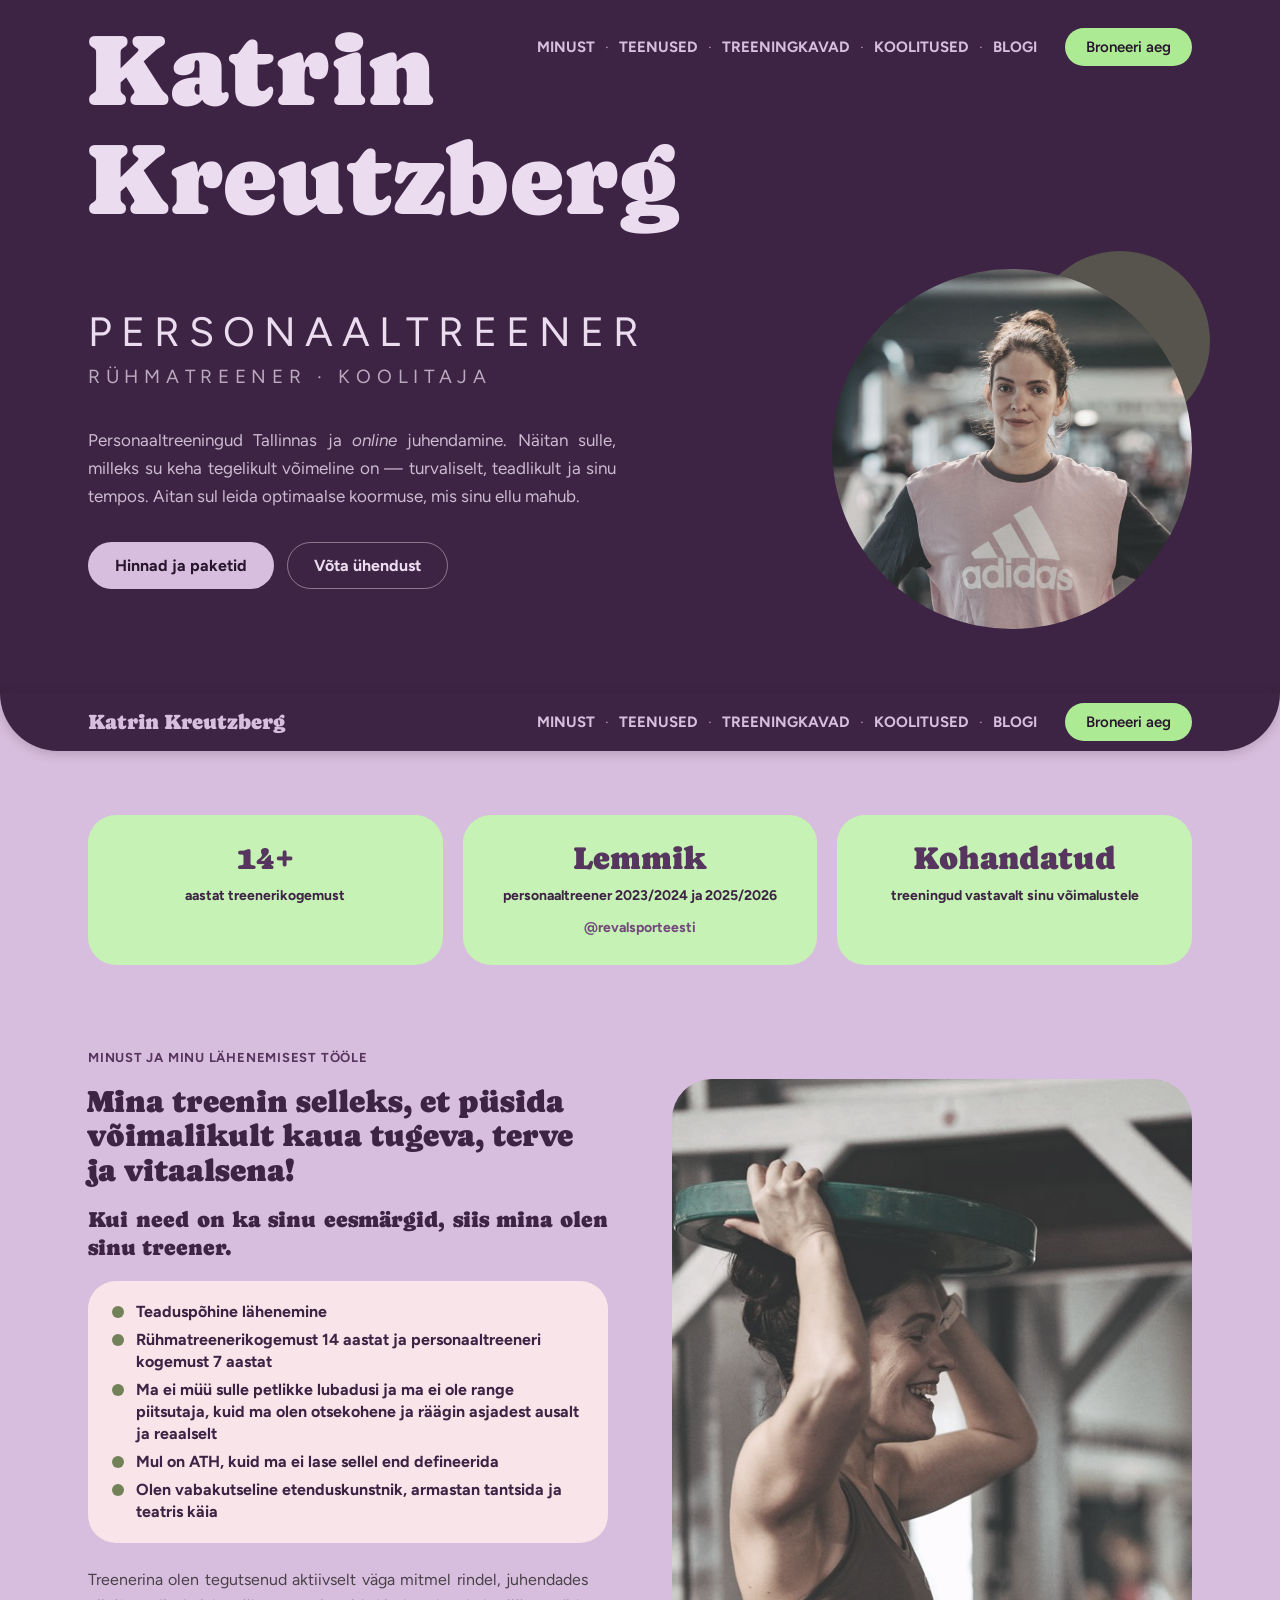
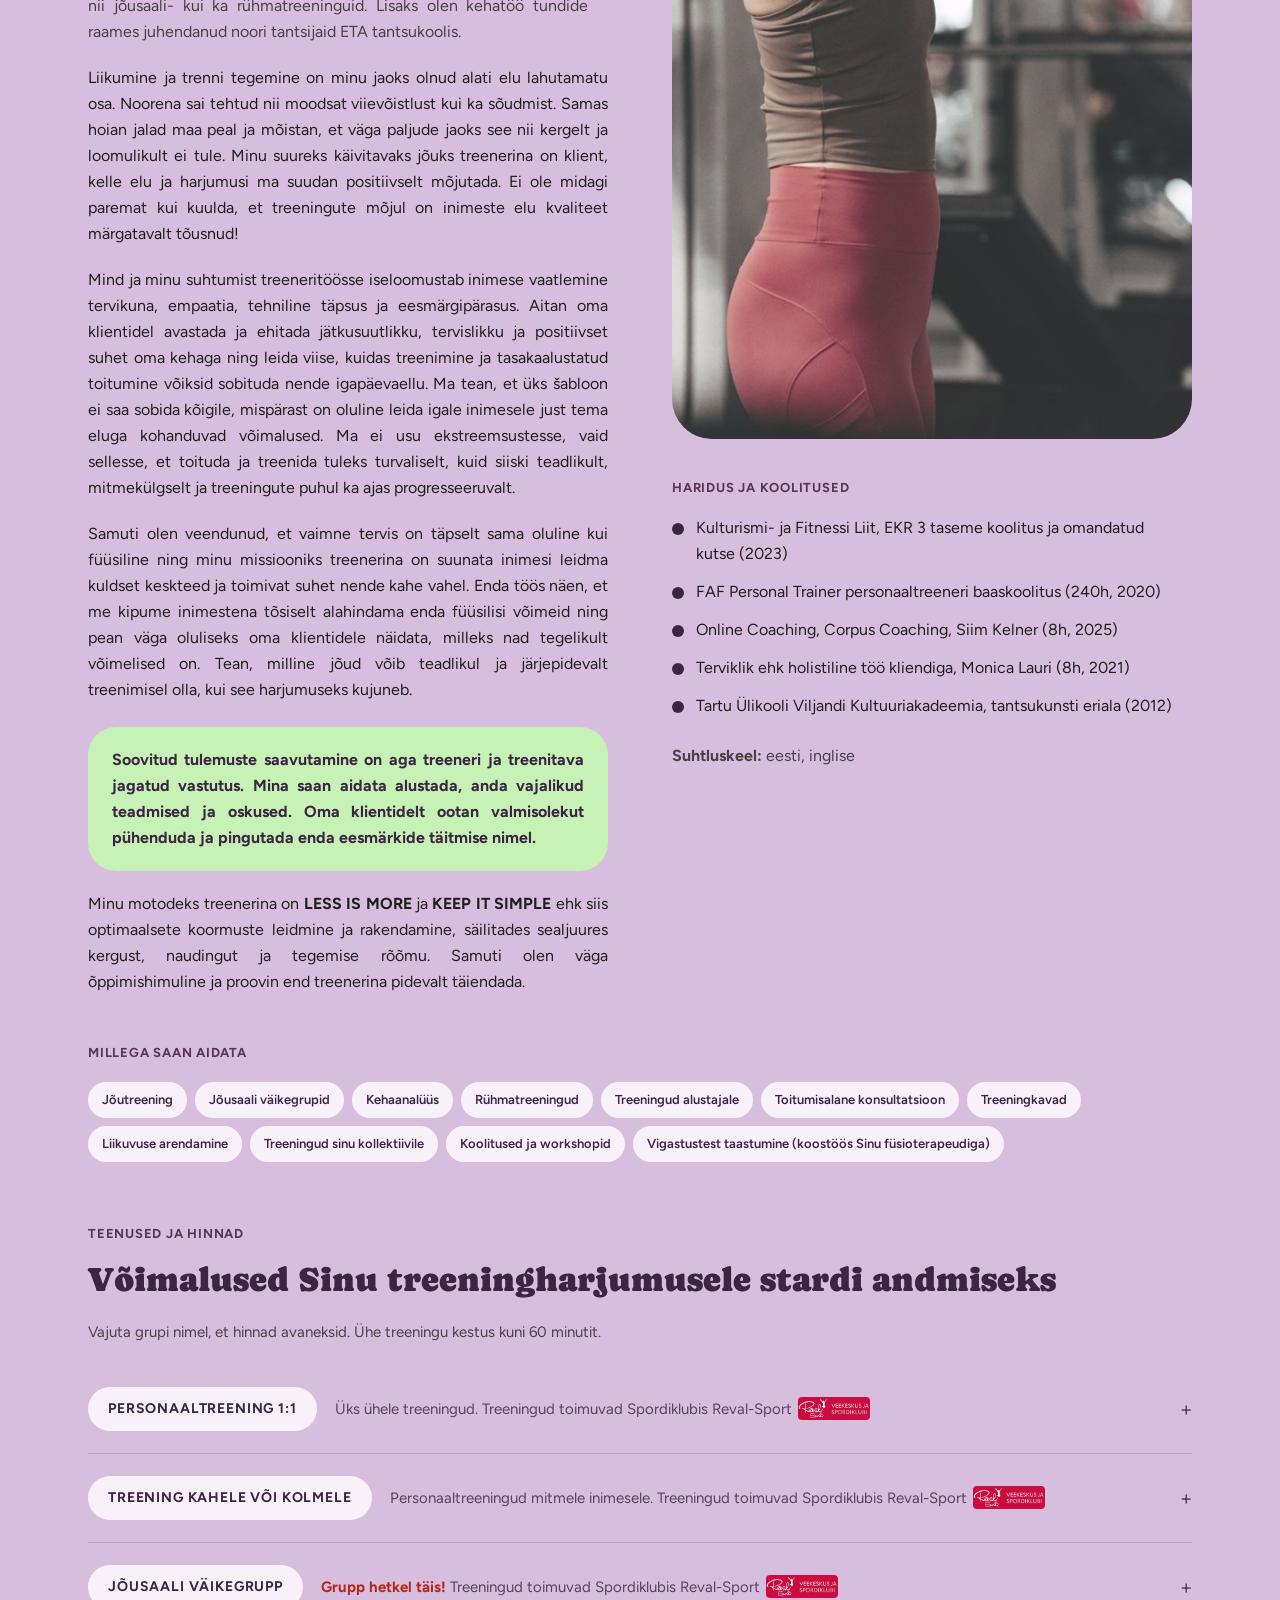
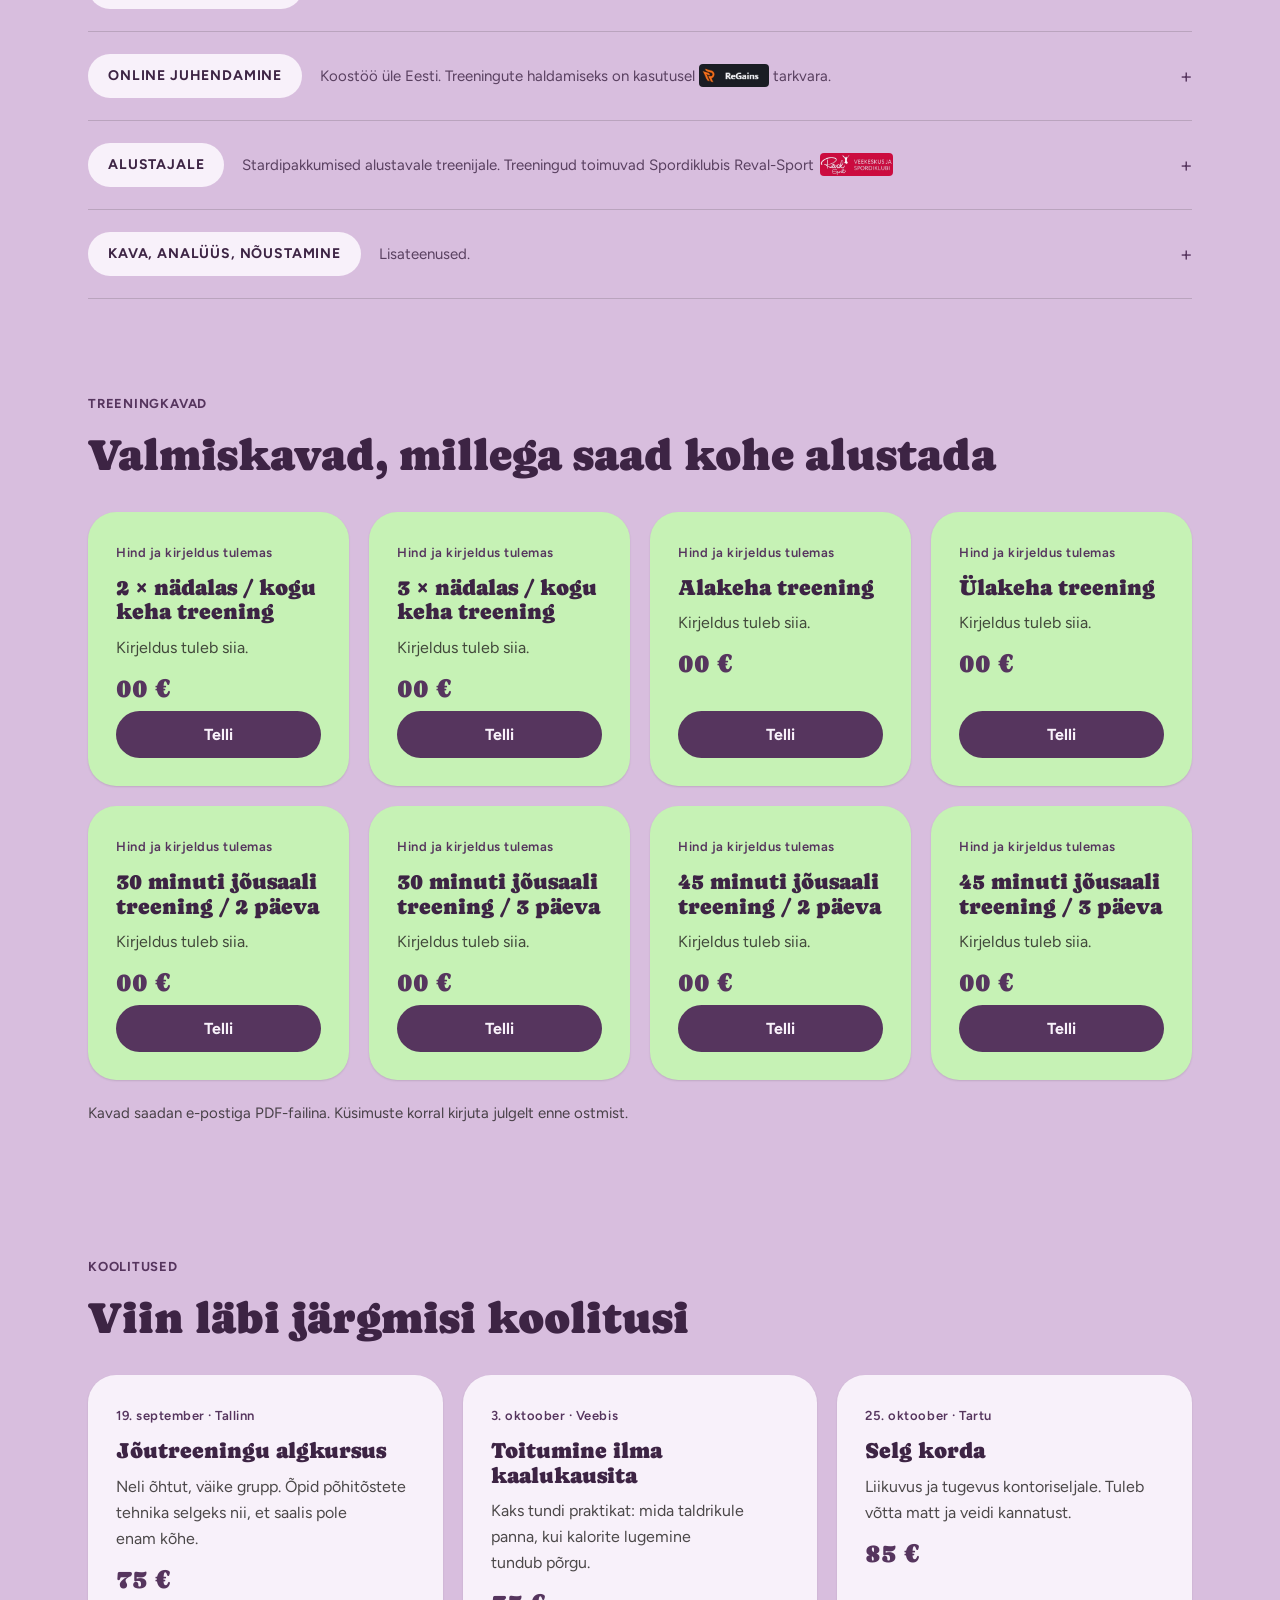
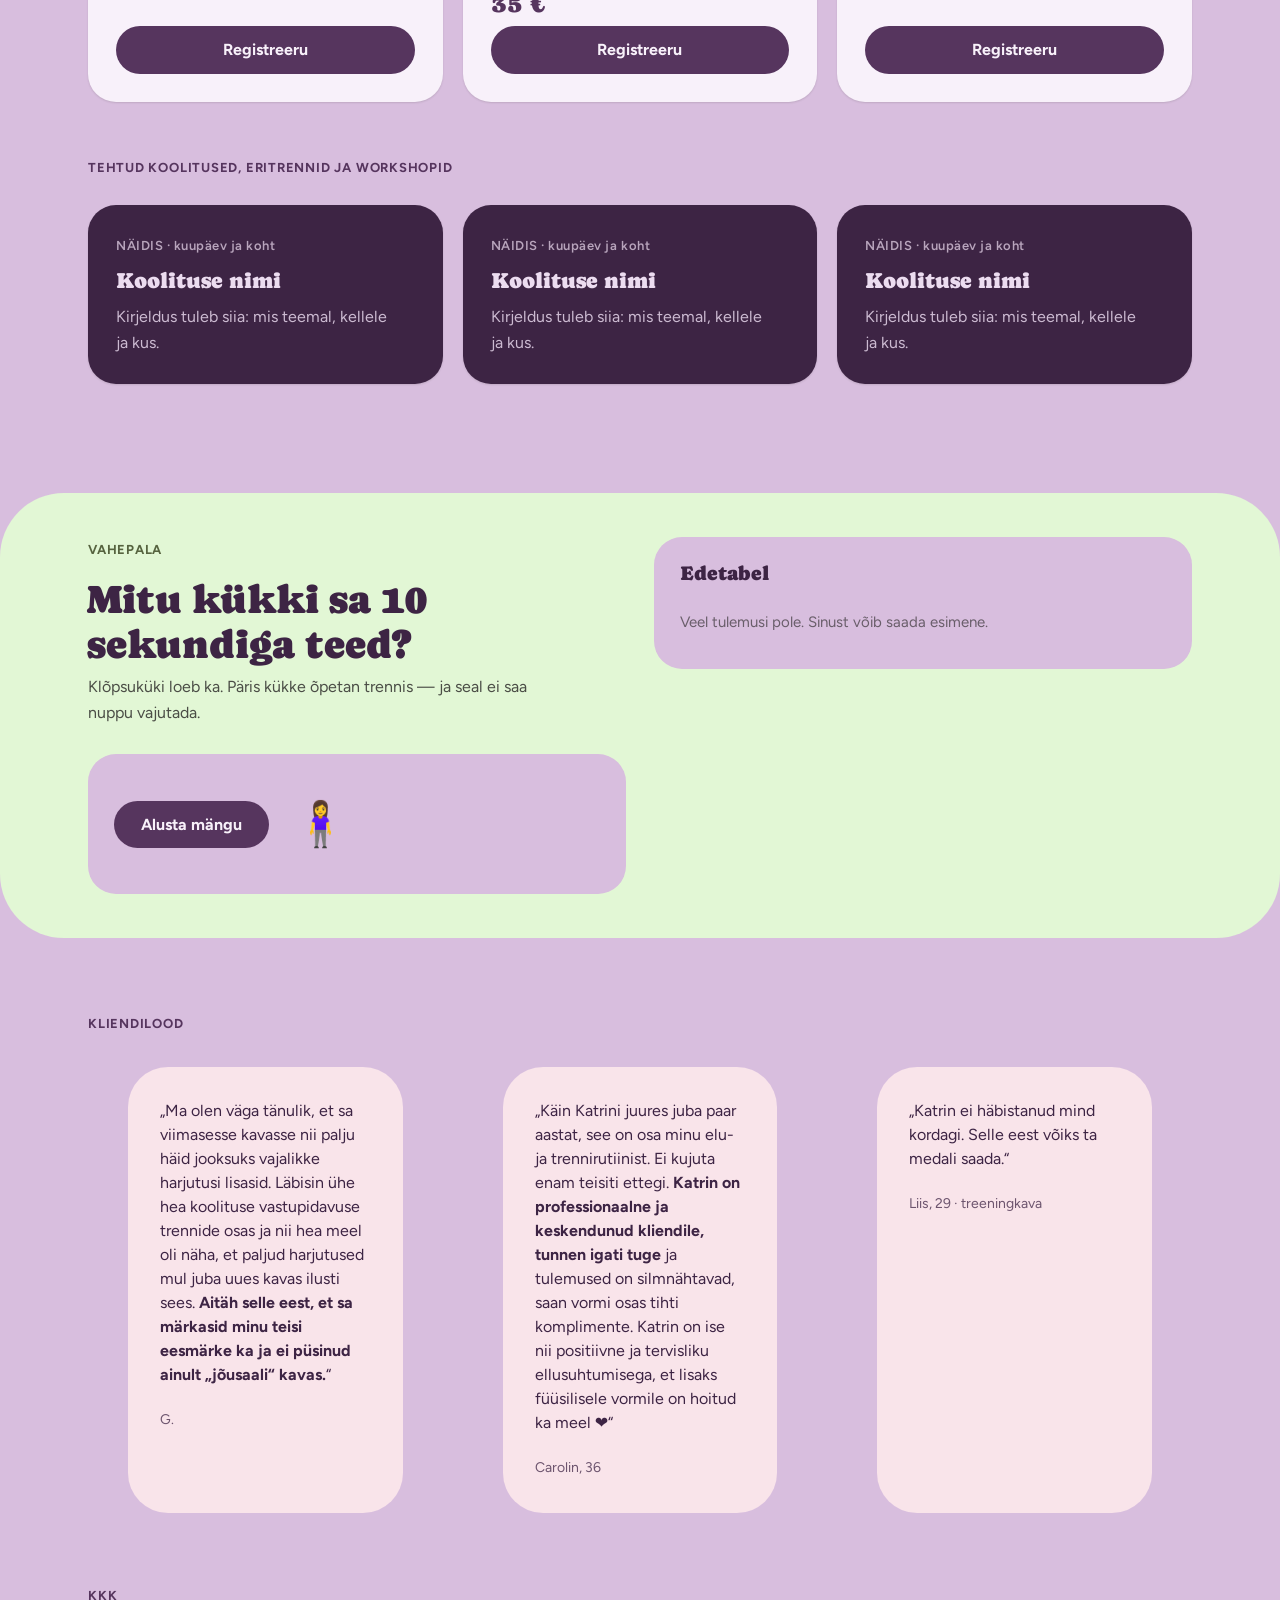
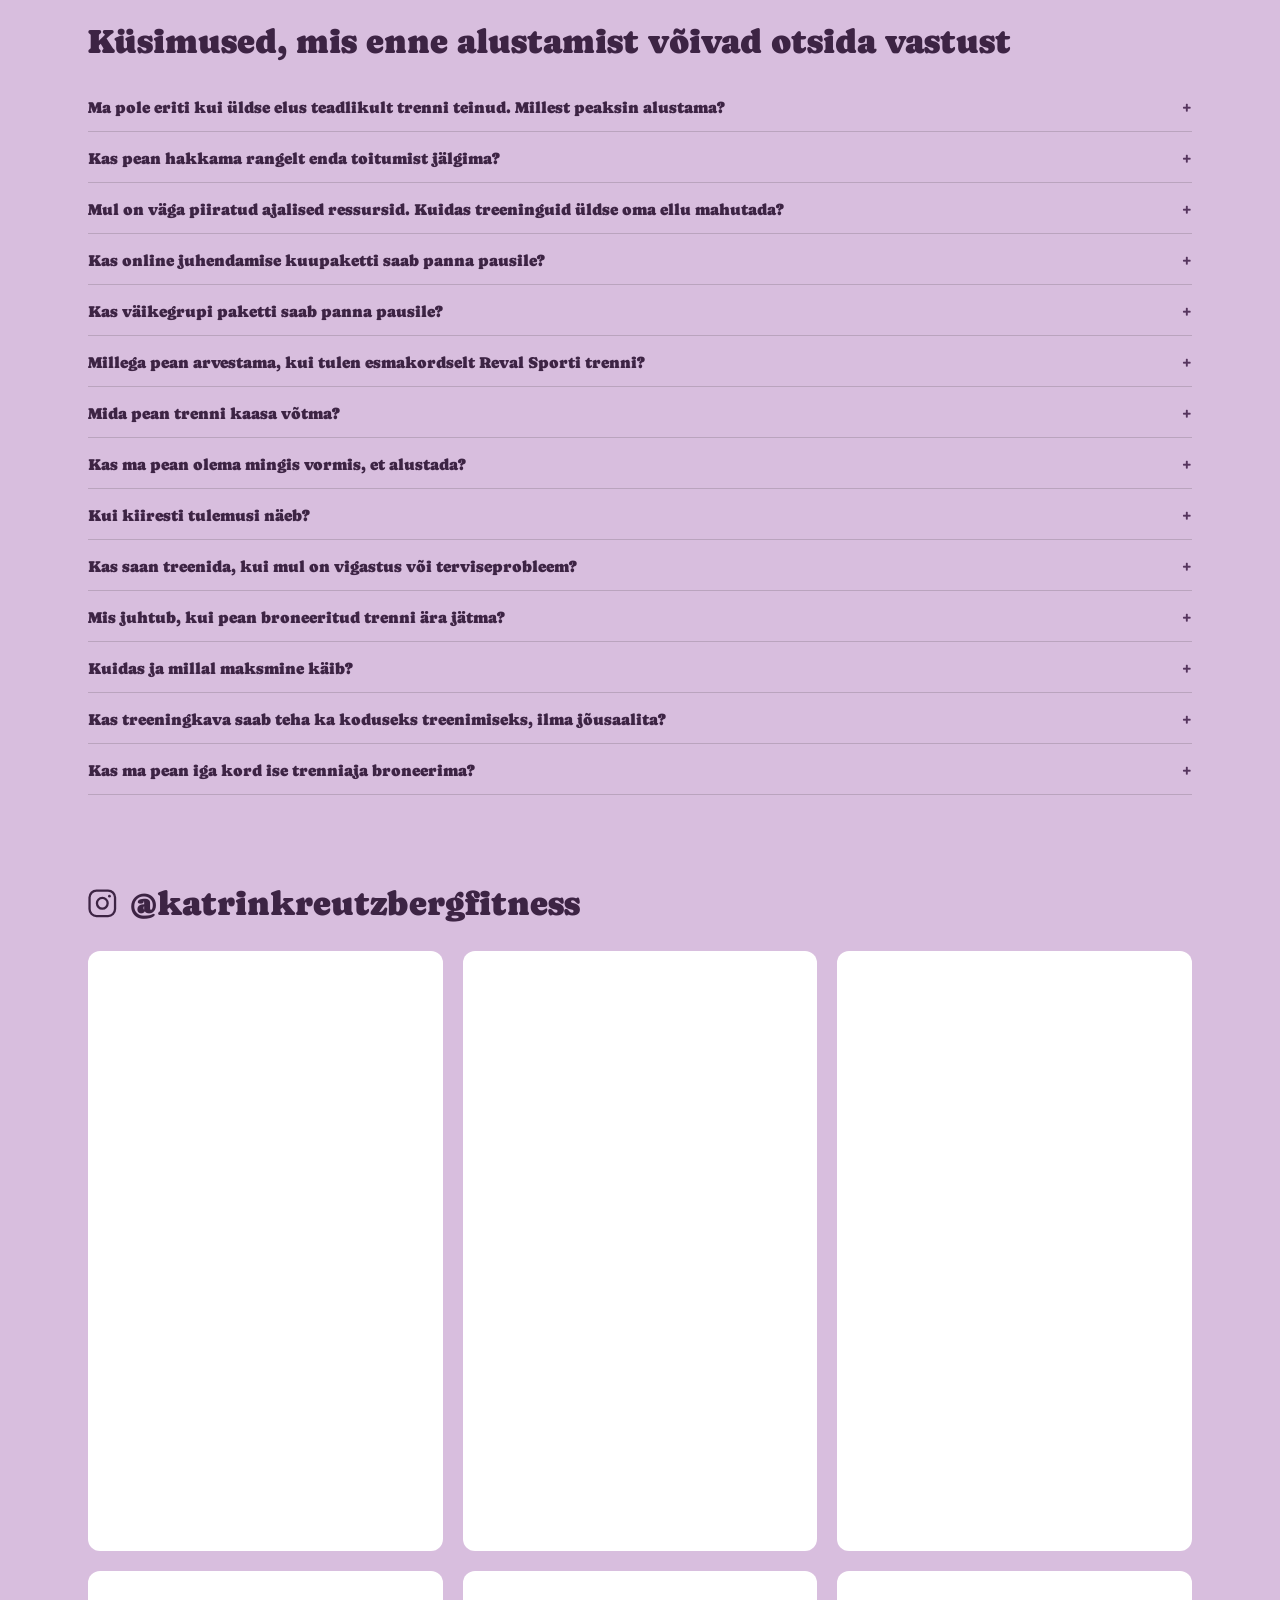
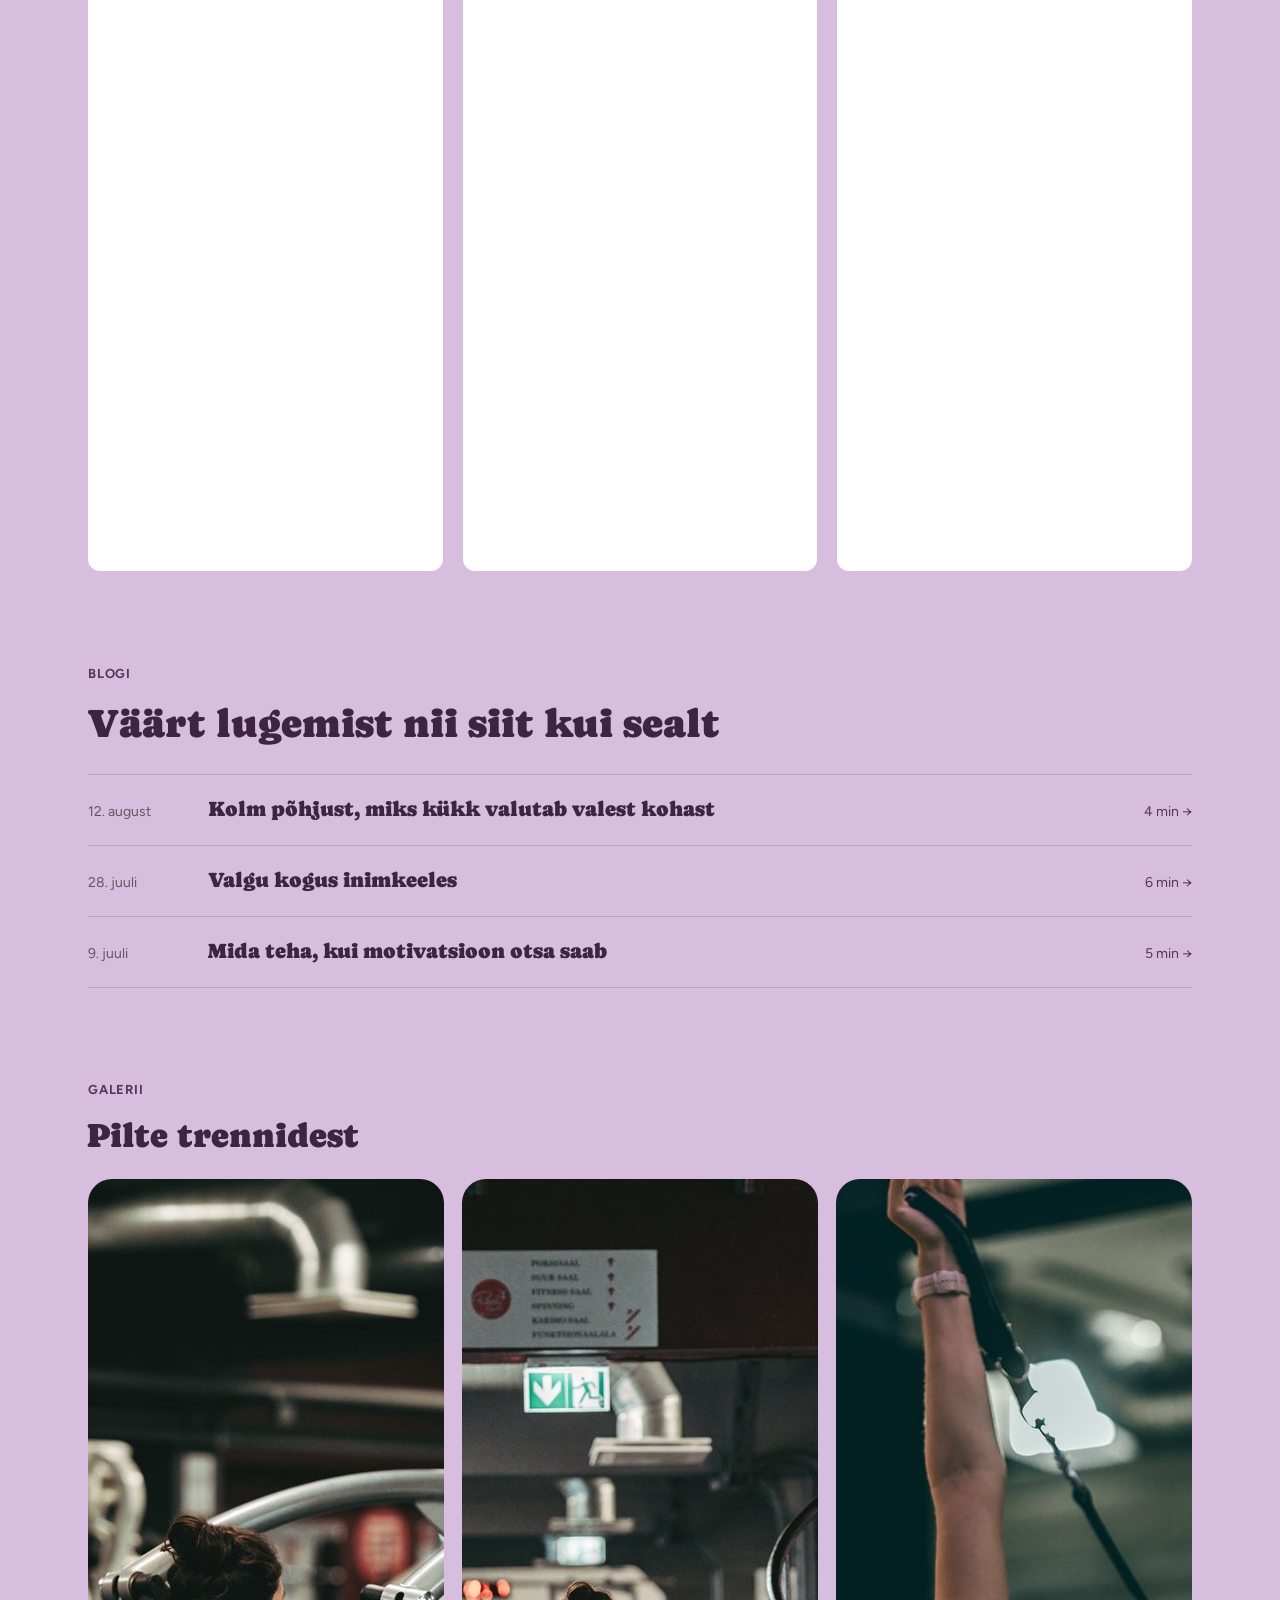
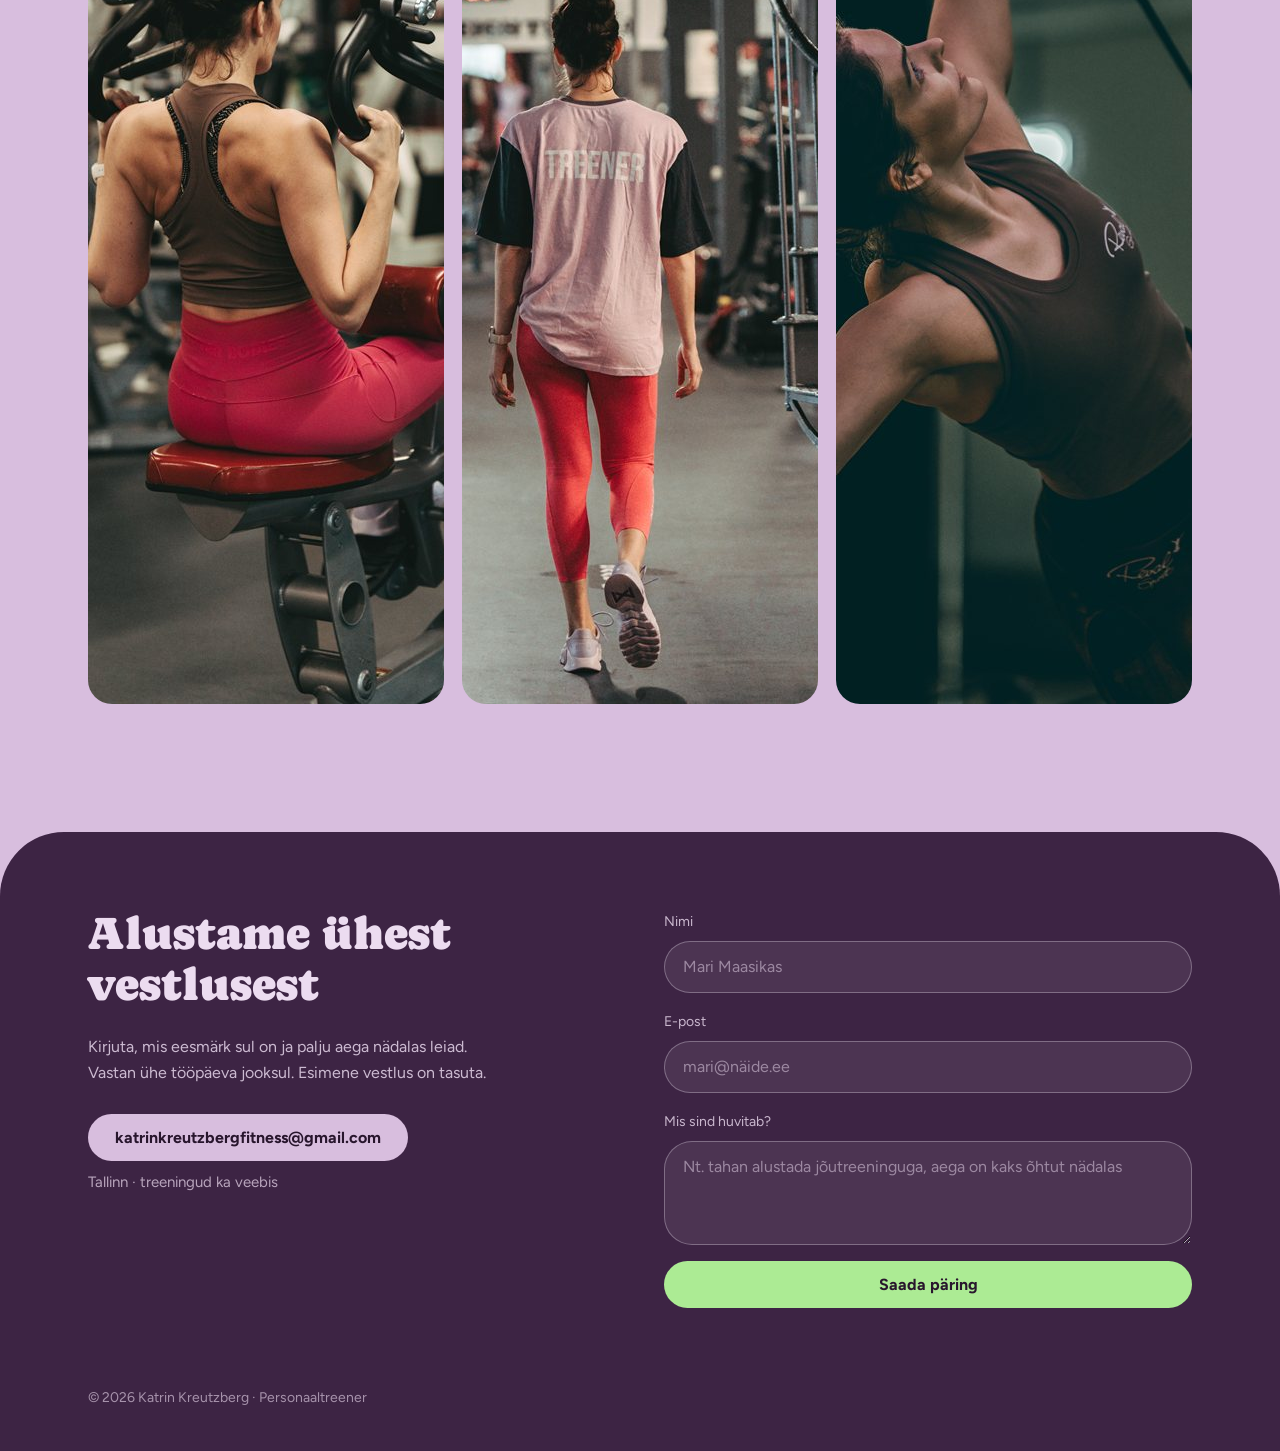
==== index.html @ 6b4f6180 "Merge branch 'main' into staging" ====
<!DOCTYPE html>
<html lang="et">
<head>
<meta charset="UTF-8">
<meta name="viewport" content="width=device-width, initial-scale=1.0">
<title>Katrin Kreutzberg — personaaltreener ja koolitaja</title>
<meta name="description" content="Personaal- ja rühmatreeningud Tallinnas, online juhendamine ja treeningkavad. 14+ aastat kogemust. Teaduspõhine lähenemine inimlikus tempos.">
<meta property="og:title" content="Katrin Kreutzberg - Personaaltreener, koolitaja">
<meta property="og:description" content="Jõukohased treeningud, turvaliselt ja teadlikult.">
<meta property="og:type" content="website">
<meta property="og:url" content="https://katrinkreutzberg.ee/">
<meta property="og:image" content="https://katrinkreutzberg.ee/img/jagamispilt.jpg">
<meta property="og:image:width" content="1200">
<meta property="og:image:height" content="630">
<meta property="og:image:alt" content="Katrin Kreutzberg jõusaalis">
<meta name="twitter:card" content="summary_large_image">
<link rel="preconnect" href="https://fonts.googleapis.com">
<link rel="preconnect" href="https://fonts.gstatic.com" crossorigin>
<link href="https://fonts.googleapis.com/css2?family=Caprasimo&family=Figtree:wght@400;600;700&display=swap" rel="stylesheet">
<link rel="stylesheet" href="style.css?v=134">
</head>
<body>

<!-- ═══ HERO ═══ -->
<section class="hero dark" id="ules">
  <nav class="nav">
    <h1 class="nav-title"><a href="index.html" style="text-decoration:none;color:inherit">Katrin Kreutzberg</a></h1>
    <div class="nav-links">
      <a href="#minust">Minust</a>
      <a href="#teenused">Teenused</a>
      <a href="#treeningkavad">Treeningkavad</a>
      <a href="#koolitused">Koolitused</a>
      <a href="#blogi">Blogi</a>
      <a href="#kontakt" class="btn btn-green btn-sm">Broneeri aeg</a>
    </div>
  </nav>
  <div class="hero-grid">
    <div>
      <p class="hero-role">Personaaltreener</p>
      <p class="hero-role-sub">Rühmatreener · Koolitaja</p>
      <p class="lead muted" style="max-width:48ch;margin-top:36px;text-align:justify;hyphens:auto">Personaaltreeningud Tallinnas ja <em>online</em> juhendamine. Näitan sulle, milleks su keha tegelikult võimeline on — turvaliselt, teadlikult ja sinu tempos. Aitan sul leida optimaalse koormuse, mis sinu ellu mahub.</p>
      <div class="row">
        <a href="#teenused" class="btn btn-light">Hinnad ja paketid</a>
        <a href="#kontakt" class="btn" style="border-color:rgba(236,220,240,.45);color:#ecdcf0">Võta ühendust</a>
      </div>
    </div>
    <div class="hero-photo">
      <figure class="washed">
        <img class="ph" src="img/katrin-portree.jpg?v=2" alt="Katrin Kreutzberg, personaaltreener" width="800" height="800">
      </figure>
    </div>
  </div>
</section>

<!-- ═══ KERIMISEL PÜSIV MENÜÜRIBA ═══ -->
<div class="stickybar">
  <div class="stickybar-inner">
    <a class="stickybar-name" href="#ules">Katrin Kreutzberg</a>
    <div class="nav-links">
      <a href="#minust">Minust</a>
      <a href="#teenused">Teenused</a>
      <a href="#treeningkavad">Treeningkavad</a>
      <a href="#koolitused">Koolitused</a>
      <a href="#blogi">Blogi</a>
      <a href="#kontakt" class="btn btn-green btn-sm">Broneeri aeg</a>
    </div>
  </div>
</div>

<div class="wrap">

  <!-- ═══ NUMBRID ═══ -->
  <section class="section stats">
    <div class="stat"><b>14+</b><span>aastat treenerikogemust</span></div>
    <div class="stat"><b>Lemmik</b><span>personaaltreener 2023/2024 ja 2025/2026<br><a class="stat-link" href="https://www.instagram.com/revalsporteesti/" target="_blank" rel="noopener">@revalsporteesti</a></span></div>
    <div class="stat"><b>Kohandatud</b><span>treeningud vastavalt sinu võimalustele</span></div>
  </section>

  <!-- ═══ MINUST ═══ -->
  <section class="section split" id="minust">
    <div>
      <span class="kicker">Minust ja minu lähenemisest tööle</span>
      <h2 class="h-lg plum">Mina treenin selleks, et püsida võimalikult kaua tugeva, terve ja vitaalsena!</h2>
      <p style="margin-top:18px;font-family:var(--font-heading);font-size:clamp(16px,1.75vw,22px);line-height:1.25;color:var(--plum-800)">Kui need on ka sinu eesmärgid, siis mina olen sinu treener.</p>
      <ul class="ticks ticks-green" style="margin-top:20px">
        <li><i></i><span>Teaduspõhine lähenemine</span></li>
        <li><i></i><span>Rühmatreenerikogemust 14 aastat ja personaaltreeneri kogemust 7 aastat</span></li>
        <li><i></i><span>Ma ei müü sulle petlikke lubadusi ja ma ei ole range piitsutaja, kuid ma olen otsekohene ja räägin asjadest ausalt ja reaalselt</span></li>
        <li><i></i><span>Mul on ATH, kuid ma ei lase sellel end defineerida</span></li>
        <li><i></i><span>Olen vabakutseline etenduskunstnik, armastan tantsida ja teatris käia</span></li>
      </ul>
      <p class="muted" style="max-width:50ch;margin-top:24px">Treenerina olen tegutsenud aktiivselt väga mitmel rindel, juhendades nii jõusaali- kui ka rühmatreeninguid. Lisaks olen kehatöö tundide raames juhendanud noori tantsijaid ETA tantsukoolis.</p>
      <p style="margin-top:20px">Liikumine ja trenni tegemine on minu jaoks olnud alati elu lahutamatu osa. Noorena sai tehtud nii moodsat viievõistlust kui ka sõudmist. Samas hoian jalad maa peal ja mõistan, et väga paljude jaoks see nii kergelt ja loomulikult ei tule. Minu suureks käivitavaks jõuks treenerina on klient, kelle elu ja harjumusi ma suudan positiivselt mõjutada. Ei ole midagi paremat kui kuulda, et treeningute mõjul on inimeste elu kvaliteet märgatavalt tõusnud!</p>
      <p style="margin-top:20px">Mind ja minu suhtumist treeneritöösse iseloomustab inimese vaatlemine tervikuna, empaatia, tehniline täpsus ja eesmärgipärasus. Aitan oma klientidel avastada ja ehitada jätkusuutlikku, tervislikku ja positiivset suhet oma kehaga ning leida viise, kuidas treenimine ja tasakaalustatud toitumine võiksid sobituda nende igapäevaellu. Ma tean, et üks šabloon ei saa sobida kõigile, mispärast on oluline leida igale inimesele just tema eluga kohanduvad võimalused. Ma ei usu ekstreemsustesse, vaid sellesse, et toituda ja treenida tuleks turvaliselt, kuid siiski teadlikult, mitmekülgselt ja treeningute puhul ka ajas progresseeruvalt.</p>
      <p style="margin-top:20px">Samuti olen veendunud, et vaimne tervis on täpselt sama oluline kui füüsiline ning minu missiooniks treenerina on suunata inimesi leidma kuldset keskteed ja toimivat suhet nende kahe vahel. Enda töös näen, et me kipume inimestena tõsiselt alahindama enda füüsilisi võimeid ning pean väga oluliseks oma klientidele näidata, milleks nad tegelikult võimelised on. Tean, milline jõud võib teadlikul ja järjepidevalt treenimisel olla, kui see harjumuseks kujuneb.</p>
      <p class="callout">Soovitud tulemuste saavutamine on aga treeneri ja treenitava jagatud vastutus. Mina saan aidata alustada, anda vajalikud teadmised ja oskused. Oma klientidelt ootan valmisolekut pühenduda ja pingutada enda eesmärkide täitmise nimel.</p>
      <p style="margin-top:20px">Minu motodeks treenerina on <strong>LESS IS MORE</strong> ja <strong>KEEP IT SIMPLE</strong> ehk siis optimaalsete koormuste leidmine ja rakendamine, säilitades sealjuures kergust, naudingut ja tegemise rõõmu. Samuti olen väga õppimishimuline ja proovin end treenerina pidevalt täiendada.</p>
    </div>
    <div>
      <figure class="washed">
        <img class="ph" src="img/treening-1.jpg?v=2" alt="Katrin treeningut juhendamas" width="800" height="960">
      </figure>

      <span class="kicker" style="margin-top:36px">Haridus ja koolitused</span>
      <ul class="ticks" style="margin-top:0">
        <li><i></i><span>Kulturismi- ja Fitnessi Liit, EKR 3 taseme koolitus ja omandatud kutse (2023)</span></li>
        <li><i></i><span>FAF Personal Trainer personaaltreeneri baaskoolitus (240h, 2020)</span></li>
        <li><i></i><span>Online Coaching, Corpus Coaching, Siim Kelner (8h, 2025)</span></li>
        <li><i></i><span>Terviklik ehk holistiline töö kliendiga, Monica Lauri (8h, 2021)</span></li>
        <li><i></i><span>Tartu Ülikooli Viljandi Kultuuriakadeemia, tantsukunsti eriala (2012)</span></li>
      </ul>

      <p class="muted" style="margin-top:24px"><strong>Suhtluskeel:</strong> eesti, inglise</p>
    </div>
  </section>
  <section class="section" id="oskused">
    <span class="kicker" style="margin-bottom:16px">Millega saan aidata</span>
    <div class="row" style="gap:8px;margin-top:0">
      <span class="tag tag-plum">Jõutreening</span>
      <span class="tag tag-plum">Jõusaali väikegrupid</span>
      <span class="tag tag-plum">Kehaanalüüs</span>
      <span class="tag tag-plum">Rühmatreeningud</span>
      <span class="tag tag-plum">Treeningud alustajale</span>
      <span class="tag tag-plum">Toitumisalane konsultatsioon</span>
      <span class="tag tag-plum">Treeningkavad</span>
      <span class="tag tag-plum">Liikuvuse arendamine</span>
      <span class="tag tag-plum">Treeningud sinu kollektiivile</span>
      <span class="tag tag-plum">Koolitused ja workshopid</span>
      <span class="tag tag-plum">Vigastustest taastumine (koostöös Sinu füsioterapeudiga)</span>
    </div>
  </section>


  <!-- ═══ TEENUSED ═══ -->
  <section class="section" id="teenused">
    <span class="kicker">Teenused ja hinnad</span>
    <h2 class="h-lg plum" style="margin-bottom:20px">Võimalused Sinu treeningharjumusele stardi andmiseks</h2>
    <p class="muted" style="margin-bottom:20px;font-size:15px">Vajuta grupi nimel, et hinnad avaneksid. Ühe treeningu kestus kuni 60 minutit.</p>

    <details class="pricegroup">
      <summary><span class="pg-head"><span class="tag tag-plum">Personaaltreening 1:1</span><span class="pg-desc">Üks ühele treeningud. Treeningud toimuvad Spordiklubis Reval-Sport <a href="https://www.revalsport.ee" target="_blank" rel="noopener" onclick="event.stopPropagation()" aria-label="Reval Spordi koduleht"><img class="reval-logo" src="img/reval-logo.jpg" alt="Reval Sport" width="232" height="72"></a></span></span><i>+</i></summary>
      <div class="table-scroll">
        <table class="table price-table">
          <tbody>
            <tr>
              <td class="name">Personaaltreening</td>
              <td class="muted">Üks kuni 60-minutiline treening jõusaalis.</td>
              <td class="nowrap">55 €</td>
              <td><a href="#kontakt" class="btn btn-primary btn-sm">Broneeri</a></td>
            </tr>
            <tr>
              <td class="name">3× personaaltreening</td>
              <td class="muted">3 kuni 60-minutilist treeningut jõusaalis (ühe treeningu hind 50 eurot).</td>
              <td class="nowrap">149 €</td>
              <td><a href="#kontakt" class="btn btn-primary btn-sm">Broneeri</a></td>
            </tr>
            <tr>
              <td class="name">5× personaaltreening</td>
              <td class="muted">5 kuni 60-minutilist treeningut jõusaalis (ühe treeningu hind 46 eurot).</td>
              <td class="nowrap">229 €</td>
              <td><a href="#kontakt" class="btn btn-primary btn-sm">Broneeri</a></td>
            </tr>
            <tr>
              <td class="name">8× personaaltreening</td>
              <td class="muted">8 kuni 60-minutilist treeningut jõusaalis (ühe treeningu hind 44 eurot).</td>
              <td class="nowrap">349 €</td>
              <td><a href="#kontakt" class="btn btn-primary btn-sm">Broneeri</a></td>
            </tr>
            <tr>
              <td class="name">Personaaltreeningu ühekordne pääs</td>
              <td class="muted">Erihinnaga sissepääs klubisse, treeningajaga 2h.</td>
              <td class="nowrap">8 €</td>
              <td><a href="#kontakt" class="btn btn-primary btn-sm">Broneeri</a></td>
            </tr>
            <tr>
              <td class="name">Seeniorite personaaltreening</td>
              <td class="muted">Hind kehtib alates 60-aastastele treenijatele.</td>
              <td class="nowrap">45 €</td>
              <td><a href="#kontakt" class="btn btn-primary btn-sm">Broneeri</a></td>
            </tr>
          </tbody>
        </table>
      </div>
    </details>

    <details class="pricegroup">
      <summary><span class="pg-head"><span class="tag tag-plum">Treening kahele või kolmele</span><span class="pg-desc">Personaaltreeningud mitmele inimesele. Treeningud toimuvad Spordiklubis Reval-Sport <a href="https://www.revalsport.ee" target="_blank" rel="noopener" onclick="event.stopPropagation()" aria-label="Reval Spordi koduleht"><img class="reval-logo" src="img/reval-logo.jpg" alt="Reval Sport" width="232" height="72"></a></span></span><i>+</i></summary>
      <div class="table-scroll">
        <table class="table price-table">
          <tbody>
            <tr>
              <td class="name">Personaaltreening 2-le</td>
              <td class="muted">Üks kuni 60-minutiline treening jõusaalis.</td>
              <td class="nowrap">65 €</td>
              <td><a href="#kontakt" class="btn btn-primary btn-sm">Broneeri</a></td>
            </tr>
            <tr>
              <td class="name">Personaaltreening kahele 3×</td>
              <td class="muted">3 kuni 60-minutilist treeningut jõusaalis (ühe treeningu hind 59 eurot).</td>
              <td class="nowrap">175 €</td>
              <td><a href="#kontakt" class="btn btn-primary btn-sm">Broneeri</a></td>
            </tr>
            <tr>
              <td class="name">Personaaltreening kahele 5×</td>
              <td class="muted">5 kuni 60-minutilist treeningut jõusaalis (ühe treeningu hind 55 eurot).</td>
              <td class="nowrap">275 €</td>
              <td><a href="#kontakt" class="btn btn-primary btn-sm">Broneeri</a></td>
            </tr>
            <tr>
              <td class="name">Personaaltreening kahele 8×</td>
              <td class="muted">8 kuni 60-minutilist treeningut jõusaalis (ühe treeningu hind 50 eurot).</td>
              <td class="nowrap">399 €</td>
              <td><a href="#kontakt" class="btn btn-primary btn-sm">Broneeri</a></td>
            </tr>
            <tr>
              <td class="name">Personaaltreening 3-le</td>
              <td class="muted">Üks kuni 60-minutiline treening jõusaalis.</td>
              <td class="nowrap">75 €</td>
              <td><a href="#kontakt" class="btn btn-primary btn-sm">Broneeri</a></td>
            </tr>
          </tbody>
        </table>
      </div>
    </details>

    <details class="pricegroup">
      <summary><span class="pg-head"><span class="tag tag-plum">Jõusaali väikegrupp</span><span class="pg-desc"><strong class="alert">Grupp hetkel täis!</strong> Treeningud toimuvad Spordiklubis Reval-Sport <a href="https://www.revalsport.ee" target="_blank" rel="noopener" onclick="event.stopPropagation()" aria-label="Reval Spordi koduleht"><img class="reval-logo" src="img/reval-logo.jpg" alt="Reval Sport" width="232" height="72"></a></span></span><i>+</i></summary>
      <div class="table-scroll">
        <table class="table price-table">
          <tbody>
            <tr>
              <td class="name">Väikegrupi personaaltreening 5×</td>
              <td class="muted">5 kuni 60-minutilist treeningut jõusaalis.</td>
              <td class="nowrap">49 € / kuus</td>
              <td><a href="#kontakt" class="btn btn-primary btn-sm">Broneeri</a></td>
            </tr>
          </tbody>
        </table>
      </div>
    </details>

    <details class="pricegroup">
      <summary><span class="pg-head"><span class="tag tag-plum">Online juhendamine</span><span class="pg-desc">Koostöö üle Eesti. Treeningute haldamiseks on kasutusel <a href="https://regains.fit/" target="_blank" rel="noopener" onclick="event.stopPropagation()" aria-label="ReGainsi koduleht"><img class="regains-logo" src="img/regains-logo.jpg" alt="ReGains" width="196" height="63"></a> tarkvara.</span></span><i>+</i></summary>
      <div class="table-scroll">
        <table class="table price-table">
          <tbody>
            <tr>
              <td class="name">Kava uuendamine</td>
              <td class="muted">Veebis kava uuendamine.</td>
              <td class="nowrap">49 € / kuu</td>
              <td><a href="#kontakt" class="btn btn-primary btn-sm">Broneeri</a></td>
            </tr>
            <tr>
              <td class="name">Kava + check-in</td>
              <td class="muted">Veebis kava uuendamine ja iganädalane check-in.</td>
              <td class="nowrap">79 € / kuu</td>
              <td><a href="#kontakt" class="btn btn-primary btn-sm">Broneeri</a></td>
            </tr>
            <tr>
              <td class="name">Kava + check-in + 1 treening</td>
              <td class="muted">Veebis kava uuendamine, iganädalane check-in ja 1 personaaltreening kuus.</td>
              <td class="nowrap">129 € / kuu</td>
              <td><a href="#kontakt" class="btn btn-primary btn-sm">Broneeri</a></td>
            </tr>
            <tr>
              <td class="name">Kava + check-in + 2 treeningut</td>
              <td class="muted">Veebis kava uuendamine, iganädalane check-in ja 2 personaaltreeningut kuus.</td>
              <td class="nowrap">179 € / kuu</td>
              <td><a href="#kontakt" class="btn btn-primary btn-sm">Broneeri</a></td>
            </tr>
          </tbody>
        </table>
      </div>
    </details>

    <details class="pricegroup">
      <summary><span class="pg-head"><span class="tag tag-plum">Alustajale</span><span class="pg-desc">Stardipakkumised alustavale treenijale. Treeningud toimuvad Spordiklubis Reval-Sport <a href="https://www.revalsport.ee" target="_blank" rel="noopener" onclick="event.stopPropagation()" aria-label="Reval Spordi koduleht"><img class="reval-logo" src="img/reval-logo.jpg" alt="Reval Sport" width="232" height="72"></a></span></span><i>+</i></summary>
      <div class="table-scroll">
        <table class="table price-table">
          <tbody>
            <tr>
              <td class="name">Pakett „START“ 1</td>
              <td class="muted">Soovi korral kehaanalüüs ehk kehakompositsiooni mõõtmine, konsultatsioon, toitumine (kohtumise kestus kuni 45 minutit).<br><strong>Enne kehaanalüüsi peab olema 2h söömata ja joomata.</strong></td>
              <td class="nowrap">30 €</td>
              <td><a href="#kontakt" class="btn btn-primary btn-sm">Broneeri</a></td>
            </tr>
            <tr>
              <td class="name">Pakett „START“ 2</td>
              <td class="muted">Soovi korral kehaanalüüs ehk kehakompositsiooni mõõtmine, konsultatsioon, toitumine ja personaaltreening (kohtumise kestus 1,5 h).<br><strong>Enne kehaanalüüsi peab olema 2h söömata ja joomata.</strong></td>
              <td class="nowrap">49 €</td>
              <td><a href="#kontakt" class="btn btn-primary btn-sm">Broneeri</a></td>
            </tr>
            <tr>
              <td class="name">Ületa hirm jõusaali ees</td>
              <td class="muted">Proovitreening jõusaalis.</td>
              <td class="nowrap">45 €</td>
              <td><a href="#kontakt" class="btn btn-primary btn-sm">Broneeri</a></td>
            </tr>
          </tbody>
        </table>
      </div>
    </details>

    <details class="pricegroup">
      <summary><span class="pg-head"><span class="tag tag-plum">Kava, analüüs, nõustamine</span><span class="pg-desc">Lisateenused.</span></span><i>+</i></summary>
      <div class="table-scroll">
        <table class="table price-table">
          <tbody>
            <tr>
              <td class="name">Treeningkava</td>
              <td class="muted">PDF-formaadis treeningkava, mis sisaldab meelespead ning treeningud koos harjutuste kirjelduste, raskuste ja soovitustega progresseerumiseks.</td>
              <td class="nowrap">49 €</td>
              <td><a href="#kontakt" class="btn btn-primary btn-sm">Telli</a></td>
            </tr>
            <tr>
              <td class="name">Kehaanalüüs / esmane konsultatsioon</td>
              <td class="muted">Kehakompositsiooni mõõtmine ja/või koostöö kaardistamine (kestus 30–45 minutit).<br><strong>Enne kehaanalüüsi peab olema 2h söömata ja joomata.</strong></td>
              <td class="nowrap">30 €</td>
              <td><a href="#kontakt" class="btn btn-primary btn-sm">Broneeri</a></td>
            </tr>
            <tr>
              <td class="name">Toitumisalane konsultatsioon</td>
              <td class="muted">Sisaldab konsultatsiooni (soovi korral koos kehaanalüüsiga) ja toitumispäeviku põhjal tehtavat kirjalikku PDF-formaadis analüüsi koos soovitustega.</td>
              <td class="nowrap">89 €</td>
              <td><a href="#kontakt" class="btn btn-primary btn-sm">Broneeri</a></td>
            </tr>
          </tbody>
        </table>
      </div>
    </details>

  </section>

  <!-- ═══ TREENINGKAVAD ═══ -->
  <!-- NÄIDISSISU — asenda päris kavadega. Nupud viivad ajutiselt kontaktivormi;
       kui Stripe'i makselingid on olemas, asenda iga nupu href="#kontakt"
       lingiga kujul https://buy.stripe.com/xxxxx -->
  <section class="section" id="treeningkavad">
    <span class="kicker">Treeningkavad</span>
    <h2 class="h-lg plum" style="margin-bottom:32px">Valmiskavad, millega saad kohe alustada</h2>
    <div class="cards">
      <article class="card">
        <span class="card-kicker">Hind ja kirjeldus tulemas</span>
        <h3>2 × nädalas / kogu keha treening</h3>
        <p>Kirjeldus tuleb siia.</p>
        <p class="price">00 €</p>
        <a href="#kontakt" class="btn btn-primary btn-block">Telli</a>
      </article>
      <article class="card">
        <span class="card-kicker">Hind ja kirjeldus tulemas</span>
        <h3>3 × nädalas / kogu keha treening</h3>
        <p>Kirjeldus tuleb siia.</p>
        <p class="price">00 €</p>
        <a href="#kontakt" class="btn btn-primary btn-block">Telli</a>
      </article>
      <article class="card">
        <span class="card-kicker">Hind ja kirjeldus tulemas</span>
        <h3>Alakeha treening</h3>
        <p>Kirjeldus tuleb siia.</p>
        <p class="price">00 €</p>
        <a href="#kontakt" class="btn btn-primary btn-block">Telli</a>
      </article>
      <article class="card">
        <span class="card-kicker">Hind ja kirjeldus tulemas</span>
        <h3>Ülakeha treening</h3>
        <p>Kirjeldus tuleb siia.</p>
        <p class="price">00 €</p>
        <a href="#kontakt" class="btn btn-primary btn-block">Telli</a>
      </article>
      <article class="card">
        <span class="card-kicker">Hind ja kirjeldus tulemas</span>
        <h3>30 minuti jõusaali treening / 2 päeva</h3>
        <p>Kirjeldus tuleb siia.</p>
        <p class="price">00 €</p>
        <a href="#kontakt" class="btn btn-primary btn-block">Telli</a>
      </article>
      <article class="card">
        <span class="card-kicker">Hind ja kirjeldus tulemas</span>
        <h3>30 minuti jõusaali treening / 3 päeva</h3>
        <p>Kirjeldus tuleb siia.</p>
        <p class="price">00 €</p>
        <a href="#kontakt" class="btn btn-primary btn-block">Telli</a>
      </article>
      <article class="card">
        <span class="card-kicker">Hind ja kirjeldus tulemas</span>
        <h3>45 minuti jõusaali treening / 2 päeva</h3>
        <p>Kirjeldus tuleb siia.</p>
        <p class="price">00 €</p>
        <a href="#kontakt" class="btn btn-primary btn-block">Telli</a>
      </article>
      <article class="card">
        <span class="card-kicker">Hind ja kirjeldus tulemas</span>
        <h3>45 minuti jõusaali treening / 3 päeva</h3>
        <p>Kirjeldus tuleb siia.</p>
        <p class="price">00 €</p>
        <a href="#kontakt" class="btn btn-primary btn-block">Telli</a>
      </article>
    </div>
    <p class="muted" style="margin-top:20px;font-size:15px">Kavad saadan e-postiga PDF-failina. Küsimuste korral kirjuta julgelt enne ostmist.</p>
  </section>

  <!-- ═══ KOOLITUSED ═══ -->
  <section class="section" id="koolitused">
    <span class="kicker">Koolitused</span>
    <h2 class="h-lg" style="margin-bottom:32px">Viin läbi järgmisi koolitusi</h2>
    <div class="cards">
      <article class="card">
        <span class="card-kicker">19. september · Tallinn</span>
        <h3>Jõutreeningu algkursus</h3>
        <p>Neli õhtut, väike grupp. Õpid põhitõstete tehnika selgeks nii, et saalis pole enam kõhe.</p>
        <p class="price">75 €</p>
        <a href="#kontakt" class="btn btn-primary btn-block">Registreeru</a>
      </article>
      <article class="card">
        <span class="card-kicker">3. oktoober · Veebis</span>
        <h3>Toitumine ilma kaalukausita</h3>
        <p>Kaks tundi praktikat: mida taldrikule panna, kui kalorite lugemine tundub põrgu.</p>
        <p class="price">35 €</p>
        <a href="#kontakt" class="btn btn-primary btn-block">Registreeru</a>
      </article>
      <article class="card">
        <span class="card-kicker">25. oktoober · Tartu</span>
        <h3>Selg korda</h3>
        <p>Liikuvus ja tugevus kontoriseljale. Tuleb võtta matt ja veidi kannatust.</p>
        <p class="price">85 €</p>
        <a href="#kontakt" class="btn btn-primary btn-block">Registreeru</a>
      </article>
    </div>
  </section>

  <!-- ═══ TOIMUNUD KOOLITUSED ═══ -->
  <!-- NÄIDISSISU — asenda päris toimunud koolituste ja workshopidega -->
  <section class="section" id="toimunud">
    <span class="kicker" style="margin-bottom:24px">Tehtud koolitused, eritrennid ja workshopid</span>
    <div class="cards">
      <article class="card">
        <span class="card-kicker">NÄIDIS · kuupäev ja koht</span>
        <h3>Koolituse nimi</h3>
        <p>Kirjeldus tuleb siia: mis teemal, kellele ja kus.</p>
      </article>
      <article class="card">
        <span class="card-kicker">NÄIDIS · kuupäev ja koht</span>
        <h3>Koolituse nimi</h3>
        <p>Kirjeldus tuleb siia: mis teemal, kellele ja kus.</p>
      </article>
      <article class="card">
        <span class="card-kicker">NÄIDIS · kuupäev ja koht</span>
        <h3>Koolituse nimi</h3>
        <p>Kirjeldus tuleb siia: mis teemal, kellele ja kus.</p>
      </article>
    </div>
  </section>
</div>

<!-- ═══ KÜKIMÄNG ═══ -->
<section class="game">
  <div class="game-grid">
    <div>
      <span class="kicker">Vahepala</span>
      <h2 class="h-md">Mitu kükki sa 10 sekundiga teed?</h2>
      <p class="muted" style="max-width:46ch;margin:8px 0 28px">Klõpsuküki loeb ka. Päris kükke õpetan trennis — ja seal ei saa nuppu vajutada.</p>

      <div class="panel game-stage">
        <!-- ootel -->
        <div class="game-row" id="mangOotel">
          <button type="button" class="btn btn-primary" id="alustaNupp">Alusta mängu</button>
          <span class="figure">🧍‍♀️</span>
        </div>

        <!-- mäng käib -->
        <div id="mangAktiivne" hidden>
          <div class="game-row" style="margin-bottom:20px">
            <span class="tag tag-neutral" style="font-variant-numeric:tabular-nums"><span id="countdown">10</span> s</span>
            <span class="game-count" id="loendur">0</span>
            <span class="game-unit">kükki</span>
          </div>
          <div class="game-row">
            <button type="button" class="btn btn-primary" id="kykkNupp">Tee kükk</button>
            <span class="figure" id="inimene">🧍‍♀️</span>
          </div>
        </div>

        <!-- tulemus -->
        <div id="mangTulemus" hidden>
          <p class="h-sm" style="font-family:var(--font-heading)">Sinu tulemus: <span id="lopptulemus">0</span> kükki</p>
          <p class="muted" id="hinnang" style="margin:8px 0 20px"></p>
          <div class="game-row" style="gap:13px">
            <input class="input" type="text" id="nimiSisend" placeholder="Sinu nimi" maxlength="20" style="width:auto;min-width:170px">
            <button type="button" class="btn btn-primary" id="salvestaNupp">Salvesta</button>
            <button type="button" class="btn btn-ghost" id="uuestiNupp">Mängi uuesti</button>
          </div>
        </div>
      </div>
    </div>

    <div class="panel">
      <h3 style="font-size:20px;margin-bottom:16px">Edetabel</h3>
      <ol class="board" id="edetabel"></ol>
    </div>
  </div>
</section>

<div class="wrap">

  <!-- ═══ KLIENDILOOD ═══ -->
  <section class="section" id="kliendilood">
    <span class="kicker">Kliendilood</span>
    <div class="quotes" style="margin-top:12px">
      <blockquote class="quote quote-1">
        <p>„Ma olen väga tänulik, et sa viimasesse kavasse nii palju häid jooksuks vajalikke harjutusi lisasid. Läbisin ühe hea koolituse vastupidavuse trennide osas ja nii hea meel oli näha, et paljud harjutused mul juba uues kavas ilusti sees. <strong>Aitäh selle eest, et sa märkasid minu teisi eesmärke ka ja ei püsinud ainult „jõusaali“ kavas.</strong>“</p>
        <cite>G.</cite>
      </blockquote>
      <blockquote class="quote quote-2">
        <p>„Käin Katrini juures juba paar aastat, see on osa minu elu- ja trennirutiinist. Ei kujuta enam teisiti ettegi. <strong>Katrin on professionaalne ja keskendunud kliendile, tunnen igati tuge</strong> ja tulemused on silmnähtavad, saan vormi osas tihti komplimente. Katrin on ise nii positiivne ja tervisliku ellusuhtumisega, et lisaks füüsilisele vormile on hoitud ka meel ❤️“</p>
        <cite>Carolin, 36</cite>
      </blockquote>
      <blockquote class="quote quote-3">
        <p>„Katrin ei häbistanud mind kordagi. Selle eest võiks ta medali saada.“</p>
        <cite>Liis, 29 · treeningkava</cite>
      </blockquote>
    </div>
  </section>

  <!-- ═══ KKK ═══ -->
  <section class="section" id="kkk">
    <span class="kicker">KKK</span>
    <h2 class="h-sm" style="margin-bottom:24px">Küsimused, mis enne alustamist võivad otsida vastust</h2>
    <!-- VASTUSED PUUDU — asenda "Vastus tuleb siia." päris vastustega -->
    <div class="faq">
      <details>
        <summary>Ma pole eriti kui üldse elus teadlikult trenni teinud. Millest peaksin alustama?<i>+</i></summary>
        <p>Vastus tuleb siia.</p>
      </details>
      <details>
        <summary>Kas pean hakkama rangelt enda toitumist jälgima?<i>+</i></summary>
        <p>Vastus tuleb siia.</p>
      </details>
      <details>
        <summary>Mul on väga piiratud ajalised ressursid. Kuidas treeninguid üldse oma ellu mahutada?<i>+</i></summary>
        <p>Vastus tuleb siia.</p>
      </details>
      <details>
        <summary>Kas online juhendamise kuupaketti saab panna pausile?<i>+</i></summary>
        <p>Vastus tuleb siia.</p>
      </details>
      <details>
        <summary>Kas väikegrupi paketti saab panna pausile?<i>+</i></summary>
        <p>Vastus tuleb siia.</p>
      </details>
      <details>
        <summary>Millega pean arvestama, kui tulen esmakordselt Reval Sporti trenni?<i>+</i></summary>
        <p>Vastus tuleb siia.</p>
      </details>
      <details>
        <summary>Mida pean trenni kaasa võtma?<i>+</i></summary>
        <p>Vastus tuleb siia.</p>
      </details>
      <details>
        <summary>Kas ma pean olema mingis vormis, et alustada?<i>+</i></summary>
        <p>Vastus tuleb siia.</p>
      </details>
      <details>
        <summary>Kui kiiresti tulemusi näeb?<i>+</i></summary>
        <p>Vastus tuleb siia.</p>
      </details>
      <details>
        <summary>Kas saan treenida, kui mul on vigastus või terviseprobleem?<i>+</i></summary>
        <p>Vastus tuleb siia.</p>
      </details>
      <details>
        <summary>Mis juhtub, kui pean broneeritud trenni ära jätma?<i>+</i></summary>
        <p>Vastus tuleb siia.</p>
      </details>
      <details>
        <summary>Kuidas ja millal maksmine käib?<i>+</i></summary>
        <p>Vastus tuleb siia.</p>
      </details>
      <details>
        <summary>Kas treeningkava saab teha ka koduseks treenimiseks, ilma jõusaalita?<i>+</i></summary>
        <p>Vastus tuleb siia.</p>
      </details>
      <details>
        <summary>Kas ma pean iga kord ise trenniaja broneerima?<i>+</i></summary>
        <p>Vastus tuleb siia.</p>
      </details>
    </div>
  </section>

  <!-- ═══ INSTAGRAM ═══ -->
  <section class="section" id="instagram">
    <h2 class="h-sm" style="margin-bottom:24px">
      <a class="ig-title" href="https://www.instagram.com/katrinkreutzbergfitness/" target="_blank" rel="noopener">
        <svg viewBox="0 0 24 24" fill="none" stroke="currentColor" stroke-width="1.8" aria-hidden="true">
          <rect x="2" y="2" width="20" height="20" rx="5.5"></rect>
          <circle cx="12" cy="12" r="4.2"></circle>
          <circle cx="17.6" cy="6.4" r="1.1" fill="currentColor" stroke="none"></circle>
        </svg>
        <span>@katrinkreutzbergfitness</span>
      </a>
    </h2>
    <!-- Instagrami postitused. Uue lisamiseks kopeeri postituse link ja tee
         uus blockquote sama kujuga. Vana eemaldamiseks kustuta terve blockquote. -->
    <div class="ig-grid">
      <div class="ig-item"><blockquote class="instagram-media" data-instgrm-permalink="https://www.instagram.com/reel/DckkELDsxSH/" data-instgrm-version="14"></blockquote></div>
      <div class="ig-item"><blockquote class="instagram-media" data-instgrm-permalink="https://www.instagram.com/reel/DcdrdBxsPYI/" data-instgrm-version="14"></blockquote></div>
      <div class="ig-item"><blockquote class="instagram-media" data-instgrm-permalink="https://www.instagram.com/p/DcbArCqjDst/" data-instgrm-version="14"></blockquote></div>
      <div class="ig-item"><blockquote class="instagram-media" data-instgrm-permalink="https://www.instagram.com/reel/DcQevBUs2IH/" data-instgrm-version="14"></blockquote></div>
      <div class="ig-item"><blockquote class="instagram-media" data-instgrm-permalink="https://www.instagram.com/reel/DcNXEQvsUsR/" data-instgrm-version="14"></blockquote></div>
      <div class="ig-item"><blockquote class="instagram-media" data-instgrm-permalink="https://www.instagram.com/reel/DcJO1lnMZPx/" data-instgrm-version="14"></blockquote></div>
    </div>
    <script async src="https://www.instagram.com/embed.js"></script>
  </section>

  <!-- ═══ BLOGI ═══ -->
  <section class="section" id="blogi">
    <span class="kicker">Blogi</span>
    <h2 class="h-md" style="margin-bottom:28px">Väärt lugemist nii siit kui sealt</h2>
    <div class="posts">
      <a class="post" href="blogi.html">
        <span class="post-date">12. august</span>
        <span class="post-title">Kolm põhjust, miks kükk valutab valest kohast</span>
        <span class="post-min">4 min →</span>
      </a>
      <a class="post" href="blogi.html">
        <span class="post-date">28. juuli</span>
        <span class="post-title">Valgu kogus inimkeeles</span>
        <span class="post-min">6 min →</span>
      </a>
      <a class="post" href="blogi.html">
        <span class="post-date">9. juuli</span>
        <span class="post-title">Mida teha, kui motivatsioon otsa saab</span>
        <span class="post-min">5 min →</span>
      </a>
    </div>
  </section>

  <!-- ═══ GALERII ═══ -->
  <section class="section" id="galerii">
    <span class="kicker">Galerii</span>
    <h2 class="h-sm" style="margin-bottom:24px">Pilte trennidest</h2>
    <div class="gallery">
      <figure><img src="img/galerii-1.jpg?v=2" alt="Katrin jõusaalis seljatreeningut tegemas" width="900" height="1125"></figure>
      <figure><img src="img/galerii-2.jpg?v=2" alt="Katrin jõusaalis" width="900" height="1125"></figure>
      <figure><img src="img/galerii-3.jpg?v=2" alt="Katrin venitusharjutust tegemas" width="900" height="1125"></figure>
    </div>
  </section>
</div>

<!-- ═══ KONTAKT ═══ -->
<section class="contact dark" id="kontakt">
  <div class="contact-grid">
    <div>
      <h2>Alustame ühest vestlusest</h2>
      <p class="muted" style="max-width:42ch;margin-top:24px">Kirjuta, mis eesmärk sul on ja palju aega nädalas leiad. Vastan ühe tööpäeva jooksul. Esimene vestlus on tasuta.</p>
      <p style="margin-top:28px"><a class="btn btn-light" href="mailto:katrinkreutzbergfitness@gmail.com">katrinkreutzbergfitness@gmail.com</a></p>
      <p style="margin-top:8px;font-size:15px;color:rgba(236,220,240,.7)">Tallinn · treeningud ka veebis</p>
    </div>
    <form action="https://formspree.io/f/mdeolndk" method="POST">
      <input type="hidden" name="_subject" value="Uus paring kodulehelt">
      <input type="text" name="_gotcha" style="display:none" tabindex="-1" autocomplete="off">
      <div class="field"><label for="nimi">Nimi</label><input class="input" id="nimi" name="nimi" type="text" placeholder="Mari Maasikas" required></div>
      <div class="field"><label for="email">E-post</label><input class="input" id="email" name="email" type="email" placeholder="mari@näide.ee" required></div>
      <div class="field"><label for="soov">Mis sind huvitab?</label><textarea class="input" id="soov" name="soov" rows="3" placeholder="Nt. tahan alustada jõutreeninguga, aega on kaks õhtut nädalas"></textarea></div>
      <button type="submit" class="btn btn-green btn-block">Saada päring</button>
    </form>
  </div>
  <div class="foot">© 2026 Katrin Kreutzberg · Personaaltreener</div>
</section>

<script>
(function () {
  var ootel = document.getElementById('mangOotel');
  var aktiivne = document.getElementById('mangAktiivne');
  var tulemus = document.getElementById('mangTulemus');
  var timer = null, skoor = 0, KESTUS = 10;

  function naita(el) {
    [ootel, aktiivne, tulemus].forEach(function (x) { x.hidden = x !== el; });
  }

  function alusta() {
    skoor = 0;
    document.getElementById('loendur').textContent = '0';
    document.getElementById('countdown').textContent = KESTUS;
    naita(aktiivne);
    var aeg = KESTUS;
    timer = setInterval(function () {
      aeg--;
      document.getElementById('countdown').textContent = aeg;
      if (aeg <= 0) { clearInterval(timer); timer = null; lopeta(); }
    }, 1000);
  }

  function kykk() {
    if (!timer) return;
    skoor++;
    document.getElementById('loendur').textContent = skoor;
    var i = document.getElementById('inimene');
    i.classList.remove('jump');
    void i.offsetWidth;
    i.classList.add('jump');
  }

  function lopeta() {
    document.getElementById('lopptulemus').textContent = skoor;
    document.getElementById('hinnang').textContent =
      skoor >= 20 ? 'Muljetavaldav. Sõrmed on selgelt vormis.' :
      skoor >= 10 ? 'Korralik tempo. Päris kükkidega läheks huvitavamaks.' :
                    'Alustuseks hea. Ülejäänu õpime trennis.';
    var sisend = document.getElementById('nimiSisend');
    sisend.value = ''; sisend.disabled = false;
    document.getElementById('salvestaNupp').disabled = false;
    naita(tulemus);
  }

  function loe() {
    try { return JSON.parse(localStorage.getItem('kykiTulemused') || '[]'); }
    catch (e) { return []; }
  }

  function salvesta() {
    var nimi = document.getElementById('nimiSisend').value.trim() || 'Anonüümne';
    var list = loe();
    list.push({ nimi: nimi, skoor: skoor });
    list.sort(function (a, b) { return b.skoor - a.skoor; });
    list = list.slice(0, 10);
    try { localStorage.setItem('kykiTulemused', JSON.stringify(list)); } catch (e) {}
    uuenda();
    document.getElementById('nimiSisend').disabled = true;
    document.getElementById('salvestaNupp').disabled = true;
  }

  function uuenda() {
    var list = loe();
    var ol = document.getElementById('edetabel');
    ol.innerHTML = '';
    if (!list.length) {
      var tyhi = document.createElement('li');
      tyhi.className = 'empty';
      tyhi.textContent = 'Veel tulemusi pole. Sinust võib saada esimene.';
      ol.appendChild(tyhi);
      return;
    }
    list.forEach(function (r, i) {
      var li = document.createElement('li');
      var nimi = document.createElement('span');
      nimi.textContent = (i + 1) + '. ' + r.nimi;
      var sk = document.createElement('b');
      sk.textContent = r.skoor + ' kükki';
      li.appendChild(nimi); li.appendChild(sk);
      ol.appendChild(li);
    });
  }

  document.getElementById('alustaNupp').addEventListener('click', alusta);
  document.getElementById('kykkNupp').addEventListener('click', kykk);
  document.getElementById('salvestaNupp').addEventListener('click', salvesta);
  document.getElementById('uuestiNupp').addEventListener('click', function () { naita(ootel); });
  uuenda();
})();
</script>
</body>
</html>
---- style.css ----
/* ==========================================================================
   Katrin Kreutzberg — personaaltreener
   Kujundussüsteem: soe kreem + sügav ploomlilla + salveiroheline
   Ainus stiilifail. Kõik värvid, fondid ja mõõdud tulevad :root muutujatest.
   ========================================================================== */

:root {
  /* ground */
  --bg: #d8bede;
  --surface: #c6f2b5;
  --text: #201e1d;
  --divider: color-mix(in srgb, #201e1d 16%, transparent);

  /* aktsent — ploomlilla */
  --plum-100: #f8f1fa;
  --plum-200: #ecdcf0;
  --plum-300: #d8bede;
  --plum-400: #b995c2;
  --plum-500: #8e6597;
  --plum-600: #714a7a;
  --plum-700: #56355e;
  --plum-800: #3d2444;
  --plum-900: #28162d;

  /* teine hääl — salvei */
  --sage-100: #f0fae1;
  --sage-200: #e1eecc;
  --sage-500: #8fa073;
  --sage-600: #728157;
  --sage-700: #56633f;

  /* rõhuvärv — hele roheline */
  --green: #aceb94;
  --green-hover: #97e07b;
  --pink: #f9e4ea;

  --font-heading: "Caprasimo", Georgia, serif;
  --font-body: "Figtree", system-ui, sans-serif;

  --radius-sm: 16px;
  --radius-md: 28px;
  --radius-lg: clamp(28px, 6vw, 64px);
  --pill: 999px;

  --shadow-sm: 0 1px 2px color-mix(in srgb, #2e2b25 14%, transparent);
  --shadow-md: 0 3px 10px color-mix(in srgb, #2e2b25 16%, transparent);

  --edge: clamp(20px, 5vw, 48px);
  --maxw: 1200px;
}

/* — alus — */
*, *::before, *::after { box-sizing: border-box; }
html { scroll-behavior: smooth; }
@media (prefers-reduced-motion: reduce) { html { scroll-behavior: auto; } }

body {
  margin: 0;
  background: var(--bg);
  color: var(--text);
  font-family: var(--font-body);
  font-size: 16px;
  line-height: 26px;
  text-wrap: pretty;
  overflow-x: clip;
}

h1, h2, h3 {
  font-family: var(--font-heading);
  font-weight: 400;
  line-height: 1.12;
  margin: 0;
}
h2, h3 { color: var(--plum-800); }
.dark h1, .dark h2, .dark h3 { color: inherit; }
p { margin: 0; }
img { display: block; max-width: 100%; }
figure { margin: 0; }
a { color: var(--plum-700); text-underline-offset: 3px; }
a:hover { color: var(--plum-600); }
:focus { outline: none; }
:focus-visible { outline: 2px solid var(--plum-600); outline-offset: 2px; }
::selection { background: var(--plum-200); }

.wrap { max-width: var(--maxw); margin: 0 auto; padding: 0 var(--edge); }
.section { padding: clamp(32px, 5vw, 72px) 0; }
#minust { padding-top: clamp(8px, 1.5vw, 16px); padding-bottom: clamp(12px, 2vw, 24px); }
#teenused { padding-top: clamp(28px, 3vw, 58px); }
#teenused h2 { font-size: clamp(22px, 2.7vw, 34px); }
#treeningkavad { padding-top: clamp(18px, 2.2vw, 34px); }
#koolitused { padding-bottom: clamp(12px, 2vw, 30px); }
#kliendilood { padding: clamp(18px, 2.2vw, 32px) 0; }
#blogi { padding: clamp(16px, 2vw, 30px) 0; }
#kkk { padding: clamp(16px, 2vw, 30px) 0; }
#toimunud { padding-top: clamp(18px, 2.2vw, 34px); }
#oskused { padding: clamp(12px, 1.6vw, 22px) 0; }
#treeningkavad .card h3 { color: var(--plum-800); }
#minust h2 { font-size: clamp(22px, 2.4vw, 31px); }
#minust > div:last-child { margin-top: 34px; }
#minust p { text-align: justify; hyphens: auto; }
.kicker {
  display: block; font-size: 13px; letter-spacing: 0.06em; text-transform: uppercase;
  font-weight: 700; color: var(--plum-700); margin-bottom: 14px;
}
.h-lg { font-size: clamp(28px, 3.4vw, 44px); margin-left: -0.028em; }
.h-md { font-size: clamp(26px, 3.2vw, 40px); margin-left: -0.028em; }
.h-sm { font-size: clamp(24px, 3vw, 34px); margin-left: -0.028em; }
.plum { color: var(--plum-800); }
.lead { font-size: 17px; line-height: 28px; }
.muted { color: color-mix(in srgb, var(--text) 78%, transparent); }
.washed { filter: saturate(0.6) contrast(0.85) brightness(1.1) opacity(0.94); }
.callout {
  margin-top: 24px; padding: 20px 24px; border-radius: var(--radius-md);
  background: var(--surface); color: var(--plum-800); font-weight: 700;
}

/* — nupud — */
.btn {
  display: inline-flex; align-items: center; justify-content: center; gap: 8px;
  font-family: var(--font-body); font-weight: 700; font-size: 16px; line-height: 1.2;
  padding: 13px 26px; border-radius: var(--pill); border: 1.5px solid transparent;
  cursor: pointer; text-decoration: none; transition: background 140ms ease, color 140ms ease;
}
.btn-primary { background: var(--plum-700); color: var(--plum-100); }
.btn-primary:hover { background: var(--plum-600); color: var(--plum-100); }
.btn-primary:active { background: var(--plum-800); }
.btn-outline { background: transparent; color: var(--plum-700); border-color: var(--plum-300); }
.btn-outline:hover { background: var(--plum-100); color: var(--plum-700); }
.btn-ghost { background: transparent; color: var(--plum-700); }
.btn-ghost:hover { background: var(--plum-100); }
.btn-light { background: var(--plum-300); color: var(--plum-900); }
.btn-light:hover { background: var(--plum-200); color: var(--plum-900); }
.btn-green { background: var(--green); color: var(--plum-900); }
.btn-green:hover { background: var(--green-hover); color: var(--plum-900); }
.btn-block { width: 100%; }
.btn-sm { padding: 9px 20px; font-size: 15px; font-weight: 600; }

/* — sildid — */
.tag {
  display: inline-flex; align-items: center; font-size: 13px; font-weight: 600;
  padding: 5px 14px; border-radius: var(--pill);
}
.tag-plum { background: var(--plum-100); color: var(--plum-800); }
.tag-sage { background: var(--sage-200); color: var(--sage-700); }
.tag-outline { border: 1px solid var(--divider); color: color-mix(in srgb, var(--text) 75%, transparent); }
.tag-neutral { background: var(--surface); color: color-mix(in srgb, var(--text) 80%, transparent); }

/* — tume plokk (hero ja kontakt) — */
.dark { background: var(--plum-800); color: var(--plum-200); }
.dark a:not(.btn) { color: var(--plum-300); }
.dark a.btn-light { color: var(--plum-900); }
.dark a.btn-primary { color: var(--plum-100); }
.dark .muted { color: rgba(236, 220, 240, 0.82); }

/* — navigatsioon — */
.nav {
  display: flex; align-items: flex-start; gap: clamp(12px, 2vw, 28px); flex-wrap: nowrap;
  max-width: var(--maxw); margin: 0 auto; padding: 16px var(--edge) 0;
}
.nav .nav-title { font-size: clamp(64px, 8vw, 130px); line-height: 1.06; margin: 0 0 0 -0.028em; margin-right: auto; flex-shrink: 1; min-width: 0; }
.nav-links { display: flex; align-items: center; gap: 10px; flex-shrink: 0; margin-left: auto; padding-top: 12px; }
.nav-links > a:not(.btn) + a:not(.btn)::before {
  content: "·"; margin-right: 10px; color: var(--plum-400); font-weight: 400;
}
.nav-links > a.btn { margin-left: 18px; }
.nav > a, .nav-links > a { color: var(--plum-300); text-decoration: none; font-size: 15px; }
.nav > a:not(.btn), .nav-links > a:not(.btn) { text-transform: uppercase; font-weight: 700; }
.nav > a:hover, .nav-links > a:hover { color: #fff; }
.nav > a.btn, .nav-links > a.btn { color: var(--plum-900); white-space: nowrap; }

/* — hero — */
.hero { overflow: hidden; }
.hero-role {
  font-size: clamp(26px, 3.2vw, 46px);
  line-height: 1.1; text-transform: uppercase; letter-spacing: 0.22em;
  color: var(--plum-200);
}
.hero-role-sub {
  margin-top: 10px; font-size: clamp(14px, 1.5vw, 19px);
  text-transform: uppercase; letter-spacing: 0.3em;
  color: rgba(236, 220, 240, 0.72);
}
.hero-grid {
  max-width: var(--maxw); margin: 0 auto;
  padding: clamp(20px, 3vw, 36px) var(--edge) clamp(40px, 5vw, 72px);
  display: grid; grid-template-columns: minmax(0, 6fr) minmax(0, 5fr);
  gap: clamp(32px, 5vw, 48px) clamp(32px, 5vw, 72px); align-items: center;
}
.hero h1 { font-size: clamp(38px, 5.4vw, 72px); line-height: 1.06; margin: 24px 0 0 -0.028em; }
.hero-photo { position: relative; align-self: start; }
.hero-photo::before {
  content: ""; position: absolute; top: -18px; right: -18px; width: 180px; height: 180px;
  border-radius: 50%; background: var(--sage-600); opacity: 0.5;
}
.hero-photo figure {
  position: relative; border-radius: 50%; overflow: hidden;
  width: min(360px, 100%); margin-left: auto; aspect-ratio: 1;
}
.hero-photo img { width: 100%; height: 100%; object-fit: cover; }
.row { display: flex; gap: 13px; flex-wrap: wrap; margin-top: 32px; }

/* — pildikohad (kuni päris fotod tulevad) — */
.ph { background: var(--surface); }

/* — numbrid — */
.stats { display: grid; grid-template-columns: repeat(auto-fit, minmax(190px, 1fr)); gap: 20px; }
.stat { background: var(--surface); border-radius: var(--radius-md); padding: 24px; text-align: center; }
.stat b { display: block; font-family: var(--font-heading); font-weight: 400; font-size: 32px; line-height: 38px; color: var(--plum-700); }
.stat .sage { color: var(--sage-700); }
.stat span { display: block; font-size: 14px; font-weight: 700; margin-top: 6px; color: var(--plum-800); }
.stat-link { display: inline-block; margin-top: 6px; color: var(--plum-600); text-decoration: none; }
.stat-link:hover { color: var(--plum-700); text-decoration: underline; }

/* — kaks veergu — */
.split {
  display: grid; grid-template-columns: repeat(auto-fit, minmax(min(100%, 300px), 1fr));
  gap: clamp(28px, 4vw, 40px) clamp(32px, 5vw, 72px); align-items: start;
}
.split figure { border-radius: 40px; overflow: hidden; }
.split figure img { width: 100%; aspect-ratio: 5 / 6; object-fit: cover; }
.ticks { list-style: none; margin: 24px 0 0; padding: 0; display: grid; gap: 12px; }
.ticks li { display: flex; gap: 12px; align-items: flex-start; }
.ticks i { width: 12px; height: 12px; border-radius: 50%; background: var(--plum-800); margin-top: 8px; flex: none; }
.ticks-green i { background: var(--sage-600); margin-top: 5px; }
.ticks-green {
  gap: 6px; background: var(--pink); color: var(--plum-800); font-weight: 700;
  padding: 20px 24px; border-radius: var(--radius-md);
}
.ticks-green li { line-height: 22px; }

/* — tabel — */
.table-scroll { overflow-x: auto; border-radius: var(--radius-sm); }
.table { width: 100%; min-width: 620px; border-collapse: collapse; font-size: 16px; }
.table th {
  text-align: left; font-family: var(--font-body); font-size: 13px; font-weight: 700;
  letter-spacing: 0.06em; text-transform: uppercase; color: var(--plum-700);
  padding: 14px 16px; background: var(--surface);
}
.table th:first-child { border-radius: var(--radius-sm) 0 0 0; }
.table th:last-child { border-radius: 0 var(--radius-sm) 0 0; }
.table td { padding: 18px 16px; border-bottom: 1px solid var(--divider); vertical-align: top; }
.table tr:last-child td { border-bottom: none; }
.table .nowrap { white-space: nowrap; color: var(--plum-800); font-weight: 700; }
.table .name { font-weight: 700; color: var(--plum-800); }
/* — avanevad hinnagrupid — */
.pricegroup { border-bottom: 1px solid var(--divider); }
.pricegroup > summary {
  display: flex; align-items: center; justify-content: space-between; gap: 20px;
  padding: 22px 0; cursor: pointer; list-style: none;
}
.pg-head {
  display: flex; align-items: center; gap: 18px; flex-wrap: wrap; flex: 1 1 auto;
}
.pg-head .tag {
  font-size: 14px; padding: 9px 20px; flex: none;
  text-transform: uppercase; letter-spacing: 0.06em; font-weight: 700;
}
.pg-desc { font-size: 15px; line-height: 22px; color: color-mix(in srgb, var(--plum-800) 82%, transparent); }
.alert { color: #b3261e; font-weight: 700; }
.reval-logo {
  display: inline-block; height: 1.5em; width: auto;
  vertical-align: -0.4em; border-radius: 4px; margin-left: 2px;
}
.regains-logo {
  display: inline-block; height: 1.5em; width: auto;
  vertical-align: -0.4em; border-radius: 4px;
}
.pricegroup > summary::-webkit-details-marker { display: none; }
.pricegroup > summary i {
  font-style: normal; font-size: 20px; color: var(--plum-700);
  transition: transform 160ms ease; flex: none;
}
.pricegroup[open] > summary i { transform: rotate(45deg); }
.pricegroup > summary:hover .tag { background: var(--plum-200); }
.pricegroup .table-scroll { padding-bottom: 12px; }
.price-table .muted strong { display: inline-block; margin-top: 6px; color: var(--plum-800); }
.price-table { table-layout: fixed; min-width: 620px; }
.price-table td:nth-child(1) { width: 28%; }
.price-table td:nth-child(2) { width: 40%; }
.price-table td:nth-child(3) { width: 14%; }
.price-table td:nth-child(4) { width: 18%; }
.price-table tr:last-child td { border-bottom: none; }

/* — kaardid — */
.cards { display: grid; grid-template-columns: repeat(auto-fit, minmax(260px, 1fr)); gap: 20px; }
.card {
  display: flex; flex-direction: column; gap: 10px; background: var(--surface);
  border-radius: var(--radius-md); padding: 28px; box-shadow: var(--shadow-sm);
}
.card-kicker { font-size: 13px; font-weight: 600; letter-spacing: 0.04em; color: var(--plum-700); }
.card h3 { font-size: 22px; }
.card p { font-size: 16px; color: color-mix(in srgb, var(--text) 80%, transparent); }
.card .price { font-family: var(--font-heading); font-size: 26px; color: var(--plum-700); margin-top: 4px; }
.card .btn { margin-top: auto; }

/* koolituste kaardid — hele lilla */
#koolitused .card { background: var(--plum-100); }

/* toimunud koolitused — tume lilla */
#toimunud .card { background: var(--plum-800); }
#toimunud .card h3 { color: var(--plum-200); }
#toimunud .card p { color: rgba(236, 220, 240, 0.82); }
#toimunud .card-kicker { color: rgba(236, 220, 240, 0.7); }

/* — kükimäng — */
.game { background: #e2f7d5; margin: clamp(24px, 3.5vw, 48px) 0; padding: clamp(24px, 3.5vw, 44px) 0; border-radius: var(--radius-lg); }
.game .kicker { color: var(--sage-700); }
.game-grid {
  max-width: var(--maxw); margin: 0 auto; padding: 0 var(--edge);
  display: grid; grid-template-columns: repeat(auto-fit, minmax(min(100%, 300px), 1fr));
  gap: clamp(18px, 2.5vw, 28px); align-items: start;
}
.panel { background: var(--bg); border-radius: var(--radius-md); padding: clamp(18px, 2.2vw, 26px); }
.game-stage { min-height: 140px; display: flex; flex-direction: column; align-items: flex-start; justify-content: center; gap: 20px; }
.game-row { display: flex; align-items: center; gap: 24px; flex-wrap: wrap; }
.game-count { font-family: var(--font-heading); font-size: 40px; line-height: 44px; color: var(--plum-700); }
.game-unit { font-size: 13px; letter-spacing: 0.06em; text-transform: uppercase; font-weight: 600; color: color-mix(in srgb, var(--text) 70%, transparent); }
.figure { font-size: 44px; display: inline-block; }
.figure.jump { animation: kykk 260ms ease; }
@keyframes kykk {
  0% { transform: translateY(0) scaleY(1); }
  40% { transform: translateY(14px) scaleY(0.78); }
  100% { transform: translateY(0) scaleY(1); }
}
.board { list-style: none; margin: 0; padding: 0; display: grid; gap: 8px; }
.board li { display: flex; justify-content: space-between; gap: 12px; font-size: 15px; padding: 8px 0; border-bottom: 1px solid var(--divider); }
.board b { font-variant-numeric: tabular-nums; color: var(--plum-700); }
.board .empty { border: none; color: color-mix(in srgb, var(--text) 60%, transparent); }

/* — väljad — */
.input {
  width: 100%; font: inherit; font-size: 16px; padding: 12px 18px;
  border: 1px solid var(--divider); border-radius: var(--pill);
  background: var(--bg); color: var(--text); caret-color: var(--plum-600);
}
textarea.input { border-radius: var(--radius-md); resize: vertical; }
.input:focus-visible { border-color: var(--plum-600); outline-offset: 0; }
.field { display: grid; gap: 6px; }
.field label { font-size: 14px; color: color-mix(in srgb, var(--text) 72%, transparent); }
.dark .field label { color: rgba(236, 220, 240, 0.8); }
.dark .input { background: rgba(248, 241, 250, 0.08); border-color: rgba(248, 241, 250, 0.3); color: var(--plum-200); }
.dark .input::placeholder { color: rgba(236, 220, 240, 0.5); }

/* — kliendilood — */
.quotes { display: grid; grid-template-columns: repeat(auto-fit, minmax(260px, 1fr)); gap: 20px; }
.quote { border-radius: 40px; padding: 32px; }
.quote p { font-size: 16px; line-height: 24px; font-weight: 400; color: var(--plum-800); }
.quote cite { display: block; margin-top: 20px; font-size: 14px; font-style: normal; color: color-mix(in srgb, var(--plum-800) 75%, transparent); }
.quote-1 { background: var(--pink); }
.quote-2 { background: var(--pink); }
.quote-3 { background: var(--pink); }

/* — KKK — */
.faq { display: grid; gap: 4px; }
.faq details { border-bottom: 1px solid var(--divider); padding: 12px 0; }
.faq summary {
  display: flex; justify-content: space-between; gap: 16px; cursor: pointer;
  font-family: var(--font-heading); font-size: 16px; line-height: 22px; list-style: none;
  color: var(--plum-800);
}
.faq summary::-webkit-details-marker { display: none; }
.faq summary i { color: var(--plum-700); flex: none; font-style: normal; transition: transform 160ms ease; }
.faq details[open] summary i { transform: rotate(45deg); }
.faq p { margin-top: 12px; max-width: 60ch; color: color-mix(in srgb, var(--plum-800) 85%, transparent); }

/* — galerii — */
.gallery { display: grid; grid-template-columns: repeat(auto-fit, minmax(min(100%, 260px), 1fr)); gap: clamp(12px, 1.6vw, 18px); }
.gallery figure { border-radius: 24px; overflow: hidden; }
.gallery img { width: 100%; aspect-ratio: 4 / 5; object-fit: cover; }
.gallery .wide { grid-column: span 2; }
.gallery .wide img { aspect-ratio: 2 / 1; }

/* Instagrami postitused */
.ig-title {
  display: inline-flex; align-items: center; gap: 12px;
  color: var(--plum-800); text-decoration: none;
}
.ig-title:hover { color: var(--plum-600); }
.ig-title svg { width: 0.9em; height: 0.9em; flex: none; }
.ig-grid { display: grid; grid-template-columns: repeat(auto-fit, minmax(min(100%, 300px), 1fr)); gap: 20px; }
.ig-item { height: 600px; overflow: hidden; border-radius: 12px; background: #fff; }
.ig-item .instagram-media { min-width: 0 !important; width: 100% !important; margin: 0 !important; border: none !important; box-shadow: none !important; border-radius: 0 !important; }

/* — blogi read — */
.posts { display: grid; }
.post {
  display: flex; flex-wrap: wrap; gap: 8px 24px; align-items: baseline;
  padding: 20px 0; border-top: 1px solid var(--divider);
  text-decoration: none; color: inherit;
}
.posts .post:last-child { border-bottom: 1px solid var(--divider); }
.post:hover .post-title { color: var(--plum-600); }
.post-date { font-size: 14px; color: color-mix(in srgb, var(--text) 65%, transparent); flex: none; min-width: 96px; }
.post-title { font-family: var(--font-heading); font-size: 21px; line-height: 28px; flex: 1 1 240px; color: var(--plum-800); }
.post-min { font-size: 14px; color: var(--plum-700); flex: none; margin-left: auto; }

/* — kontakt ja jalus — */
.contact { border-radius: var(--radius-lg) var(--radius-lg) 0 0; margin-top: clamp(32px, 5vw, 72px); }
.contact-grid {
  max-width: var(--maxw); margin: 0 auto; padding: clamp(40px, 6vw, 88px) var(--edge);
  display: grid; grid-template-columns: repeat(auto-fit, minmax(280px, 1fr)); gap: 48px;
}
.contact h2 { font-size: clamp(28px, 3.6vw, 46px); line-height: 1.1; margin-left: -0.028em; }
.contact form { display: grid; gap: 16px; }
.foot { max-width: var(--maxw); margin: 0 auto; padding: 0 var(--edge) 40px; font-size: 14px; color: rgba(236, 220, 240, 0.6); }

/* — mobiil — */
@media (max-width: 860px) {
  .hero-grid { grid-template-columns: 1fr; }
  .hero-photo figure { margin: 0 auto; }
  .hero-photo::before { width: 120px; height: 120px; }
  .nav { gap: 10px 16px; flex-wrap: wrap; }
  .nav .nav-title { flex: 1 1 100%; margin-right: 0; }
  .nav-links { flex-wrap: wrap; padding-top: 0; }
}
@media (max-width: 560px) {
  body { font-size: 16px; }
  .card { padding: 22px; }
  .quote { padding: 24px; border-radius: 28px; }
  .post-min { margin-left: 0; }
}

/* — kerimisel püsiv menüüriba — */
.stickybar {
  border-radius: 0 0 var(--radius-lg) var(--radius-lg);
  position: sticky; top: 0; z-index: 50;
  background: var(--plum-800);
  box-shadow: 0 2px 12px color-mix(in srgb, #28162d 22%, transparent);
}
.stickybar-inner {
  max-width: var(--maxw); margin: 0 auto;
  padding: 10px var(--edge);
  display: flex; align-items: center; gap: 16px; flex-wrap: wrap;
}
.stickybar-name {
  font-family: var(--font-heading); font-size: 21px; line-height: 1.1;
  color: var(--plum-300); text-decoration: none; margin-right: auto;
}
.stickybar-name:hover { color: #fff; }
.stickybar .nav-links { padding-top: 0; }
/* ankrud ei jää riba taha peitu */
section[id], details[id] { scroll-margin-top: 76px; }
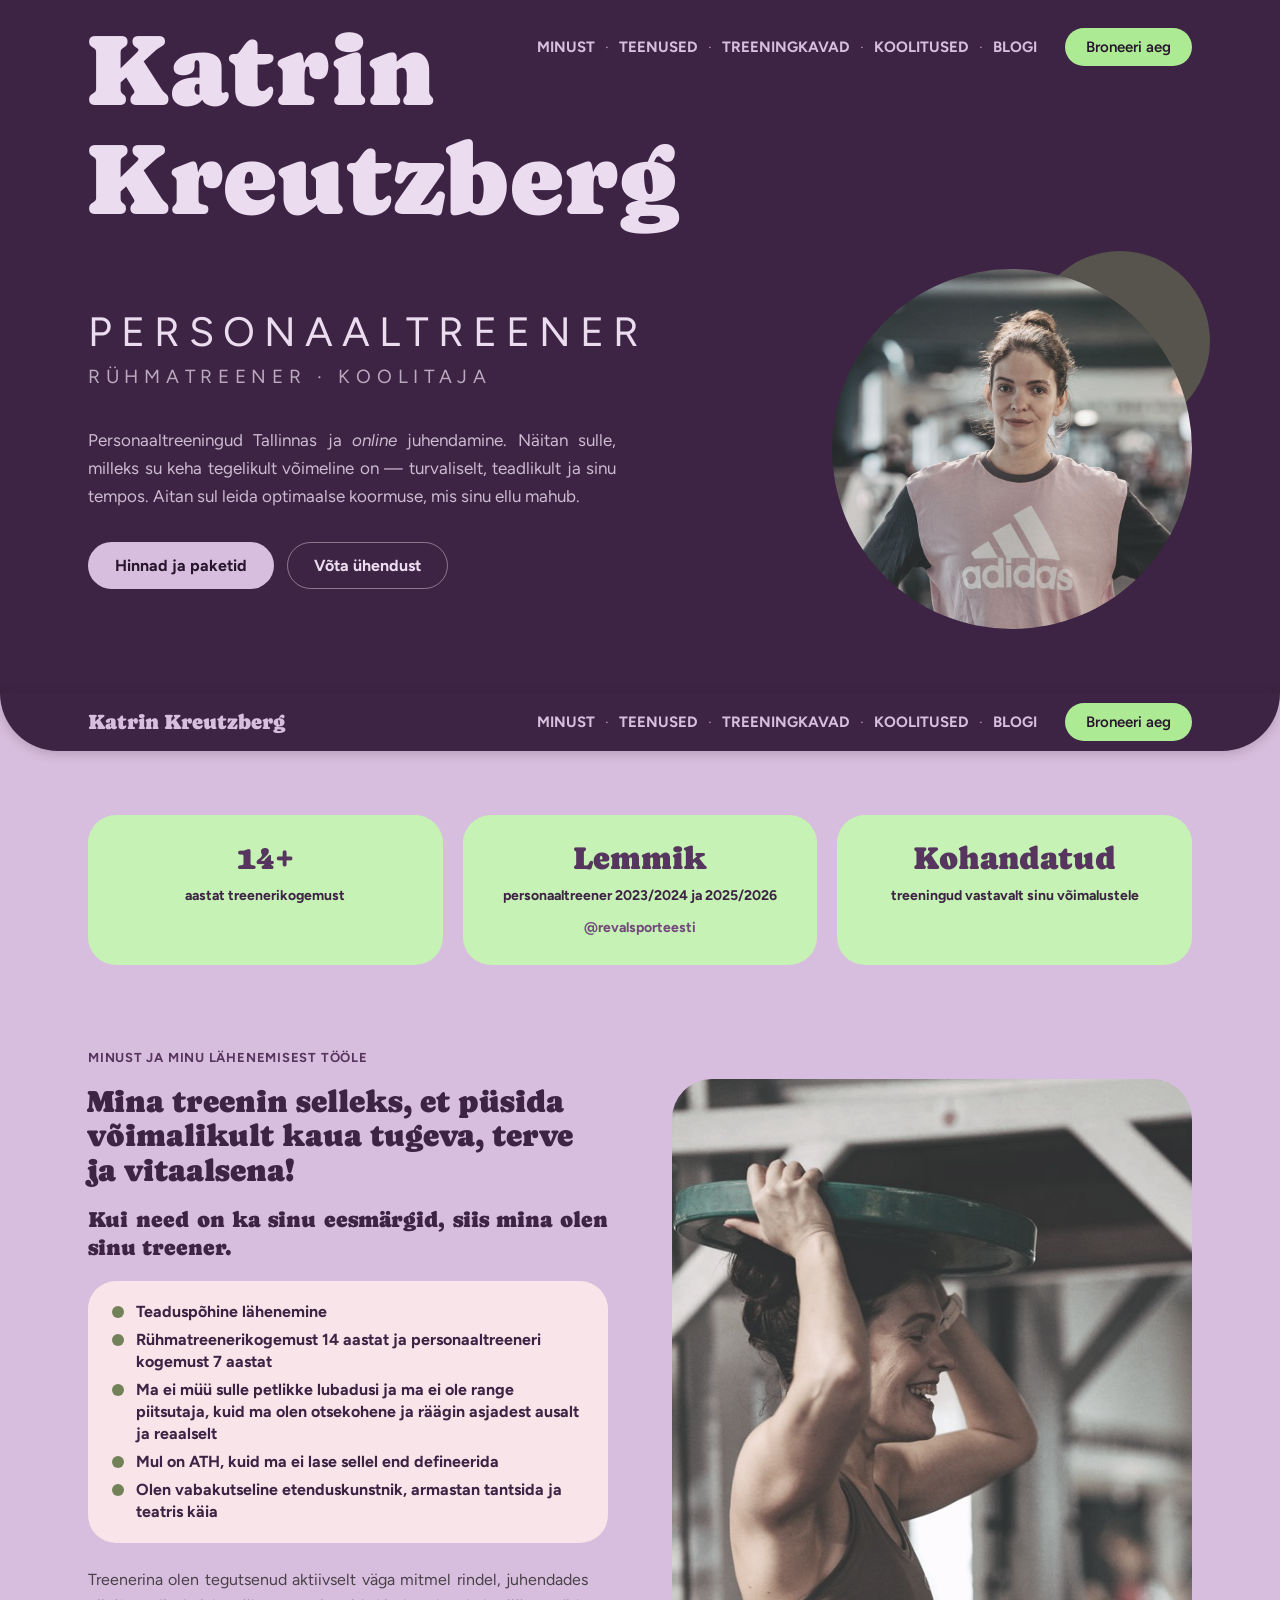
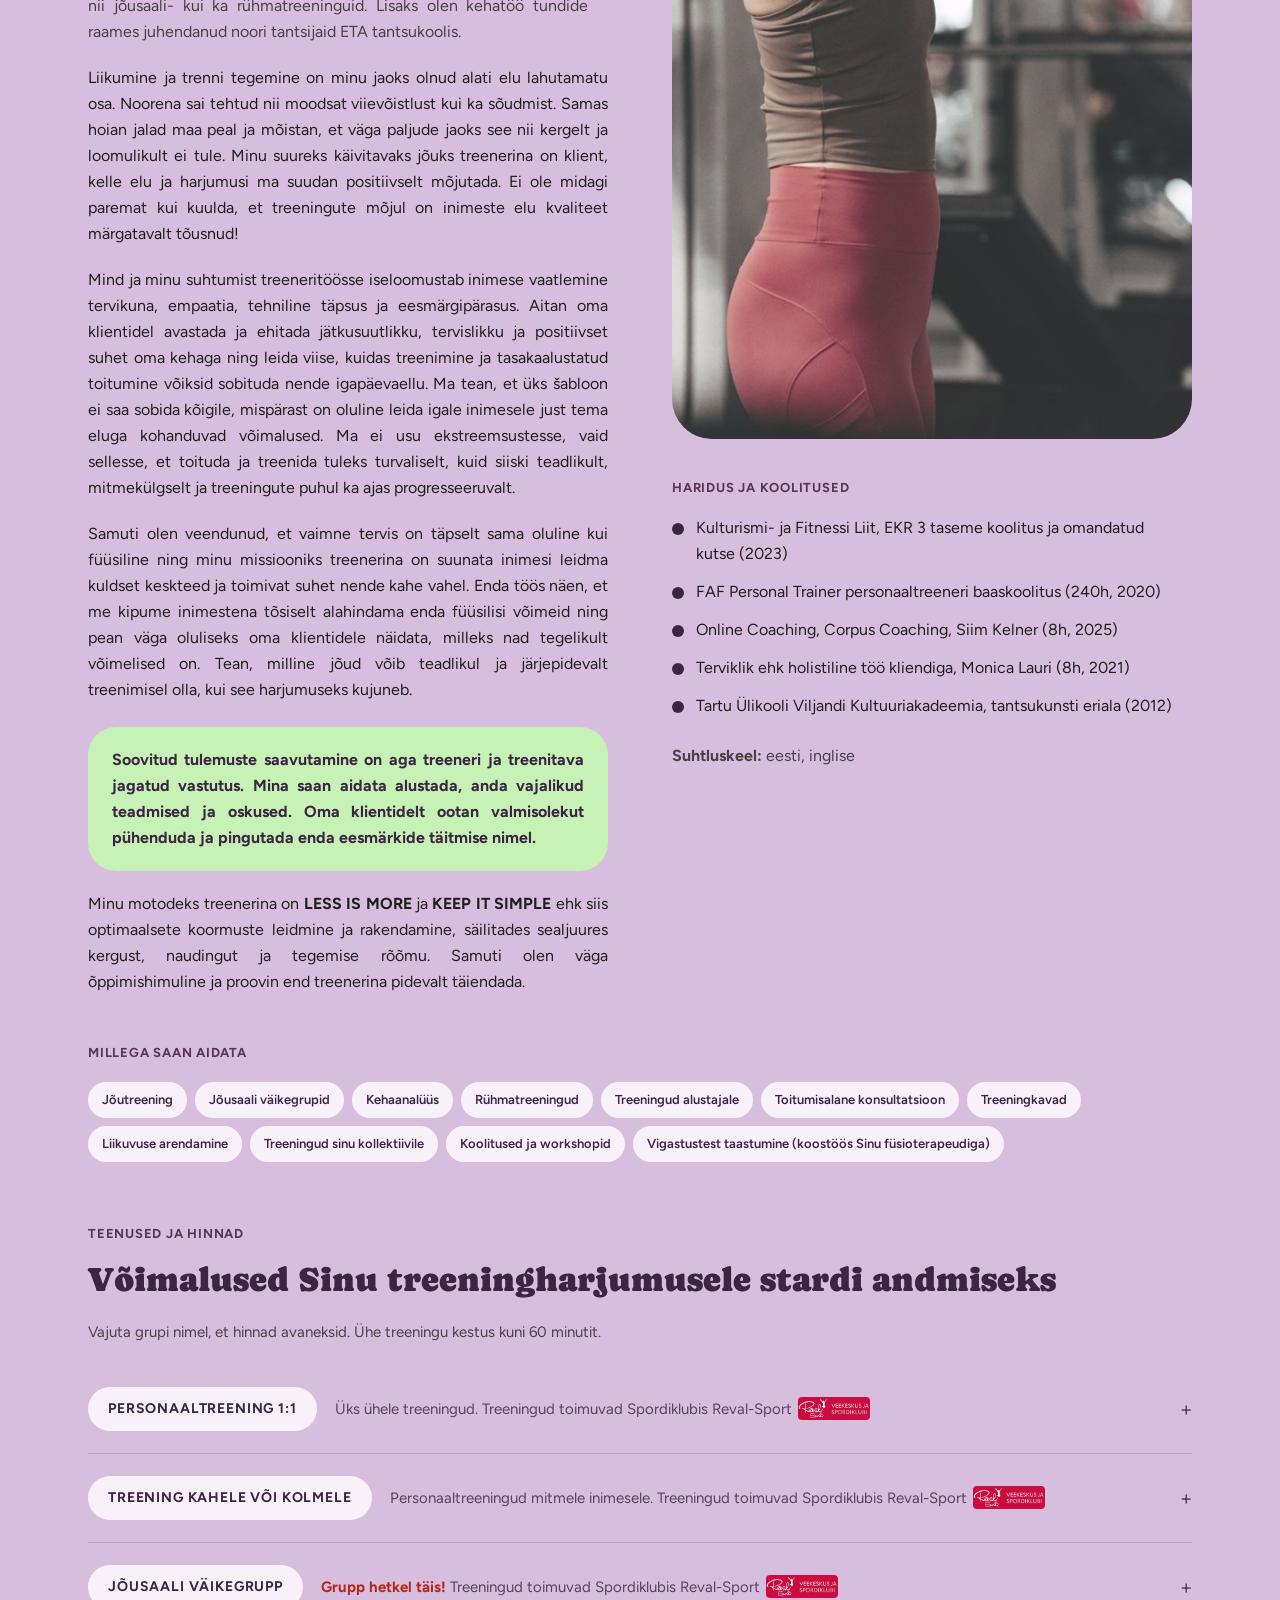
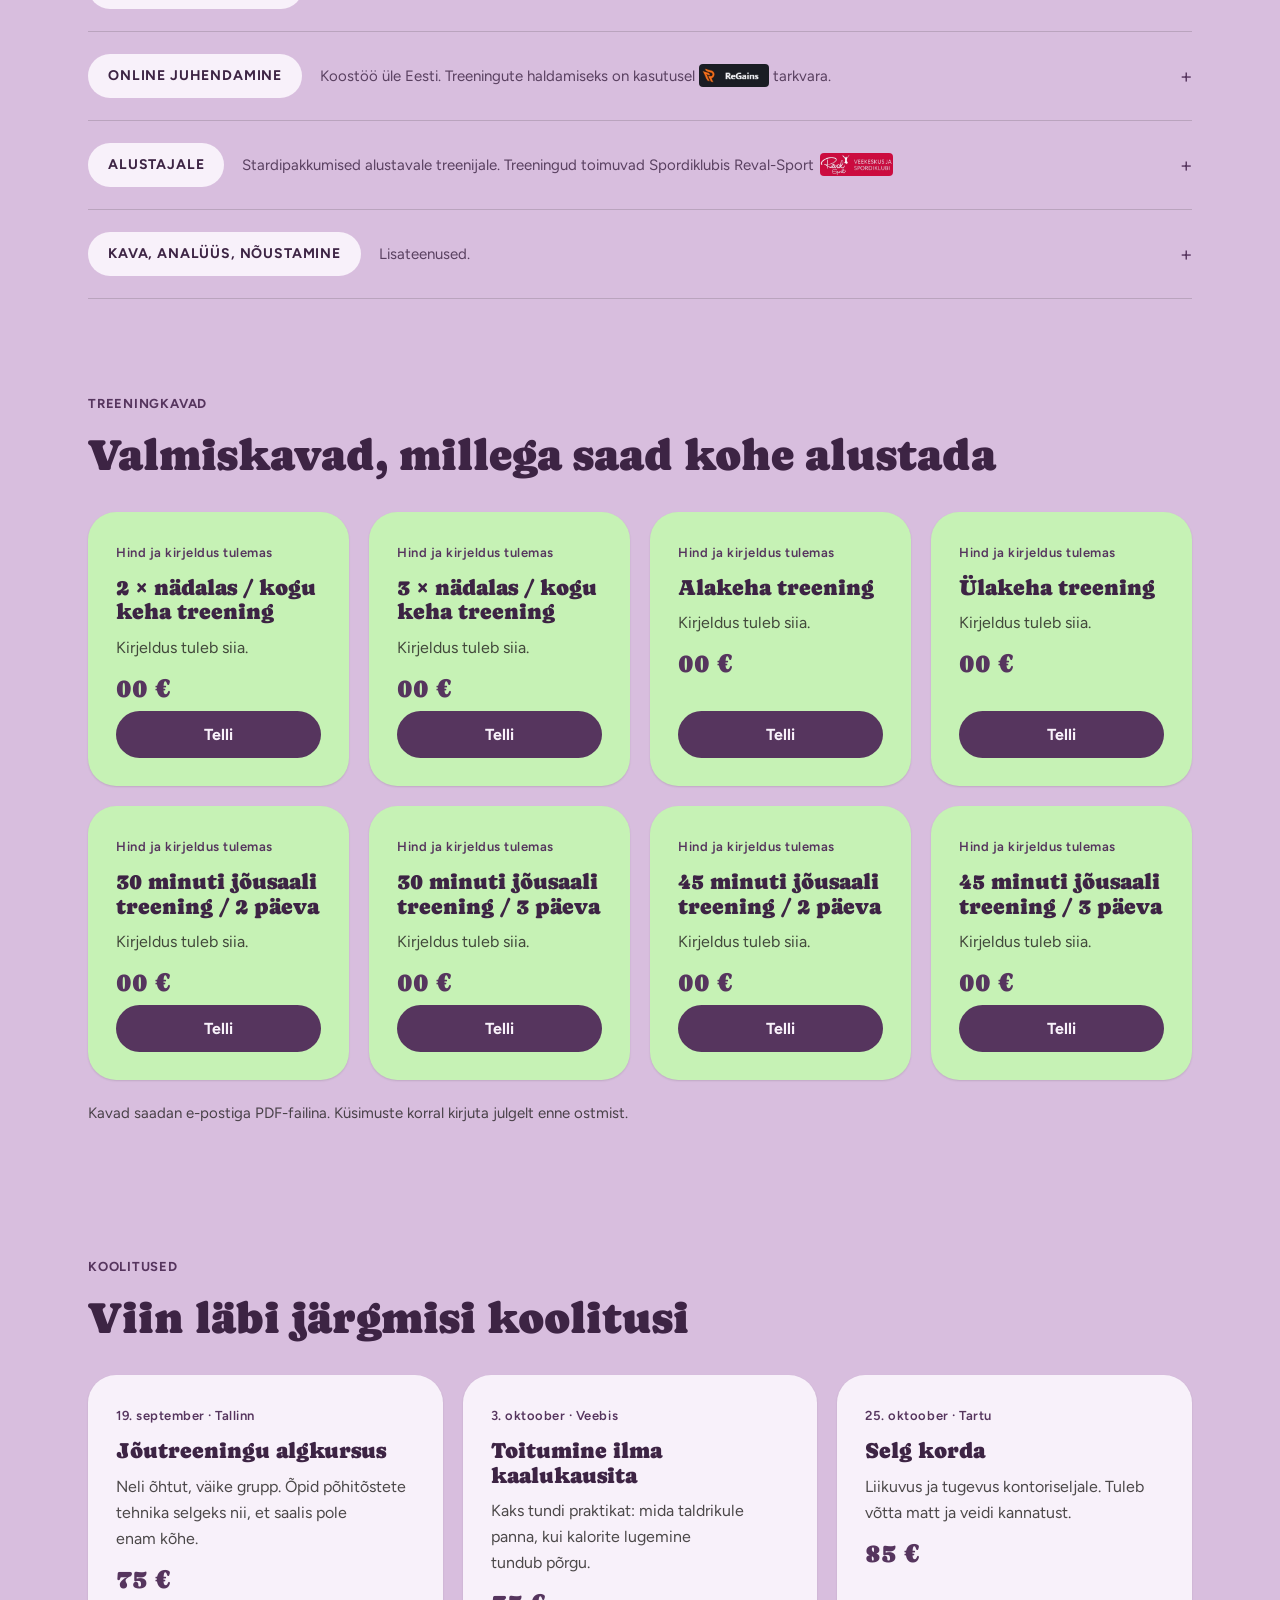
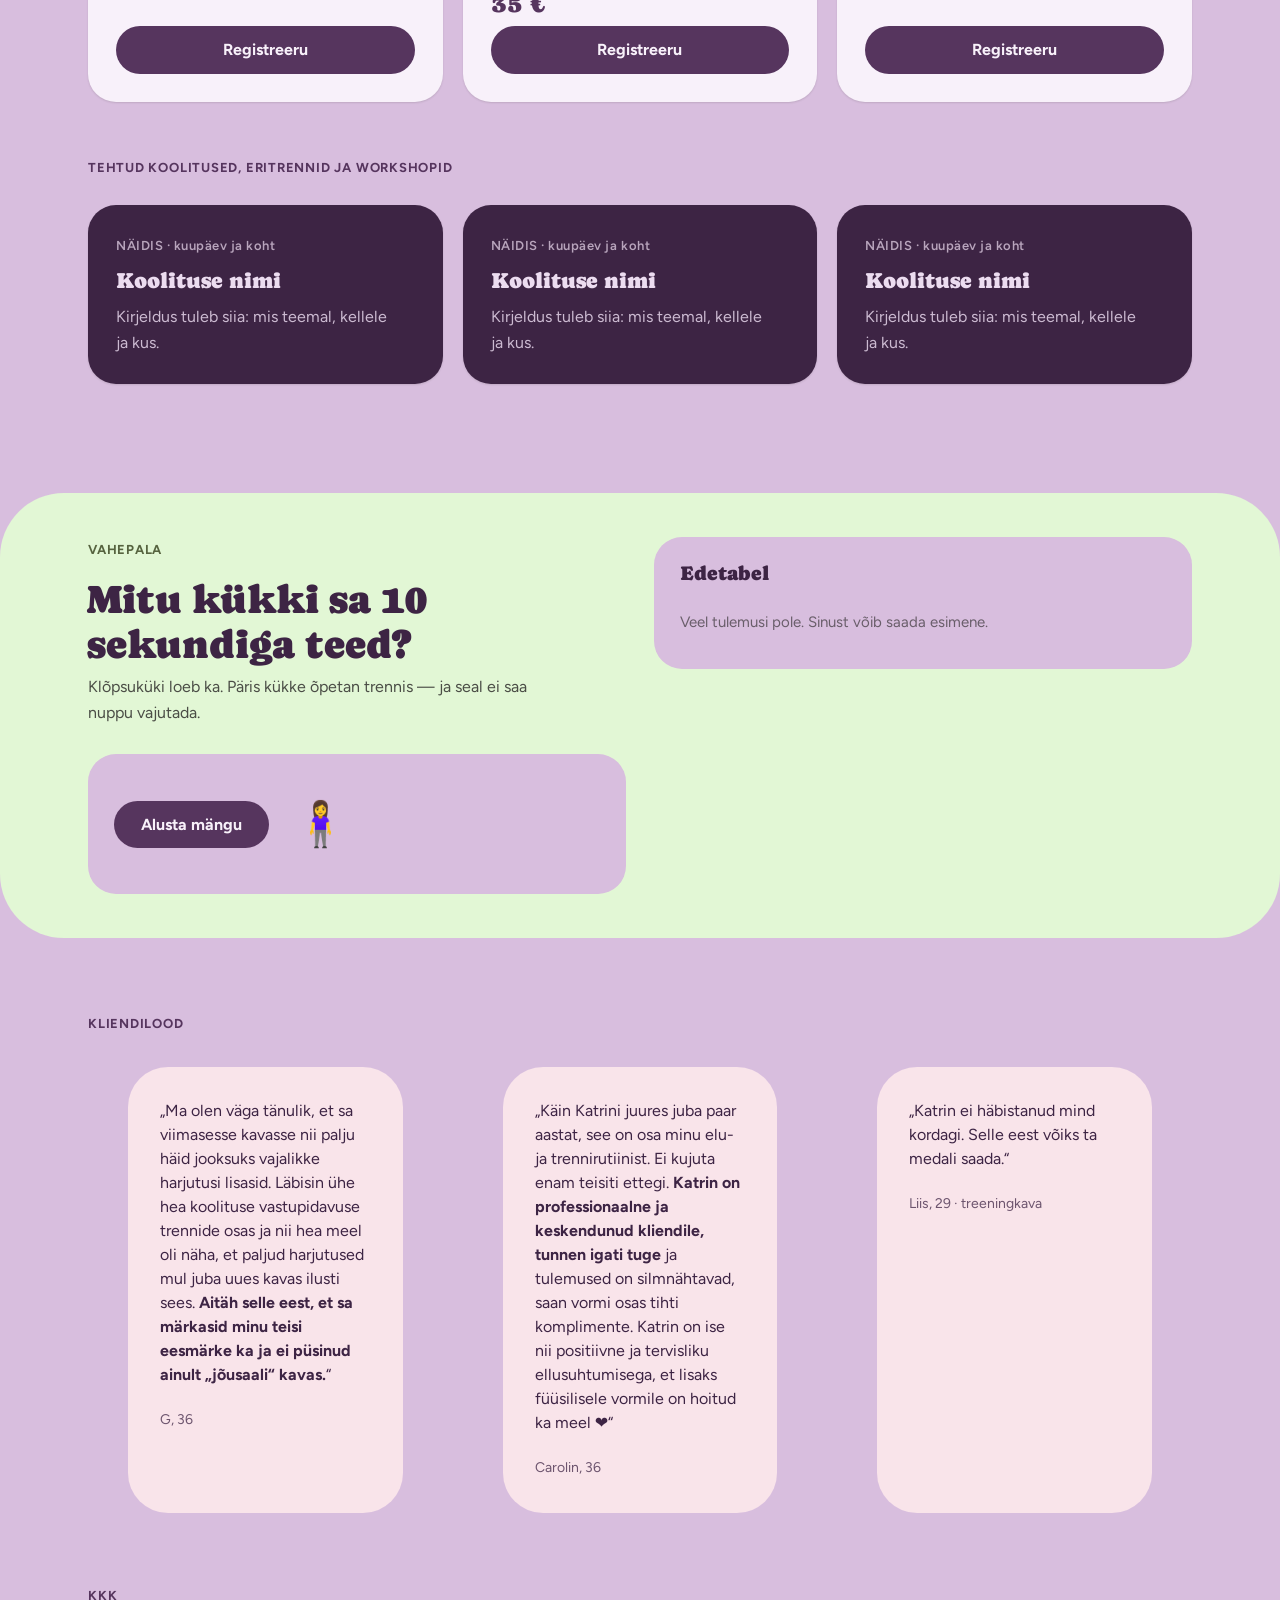
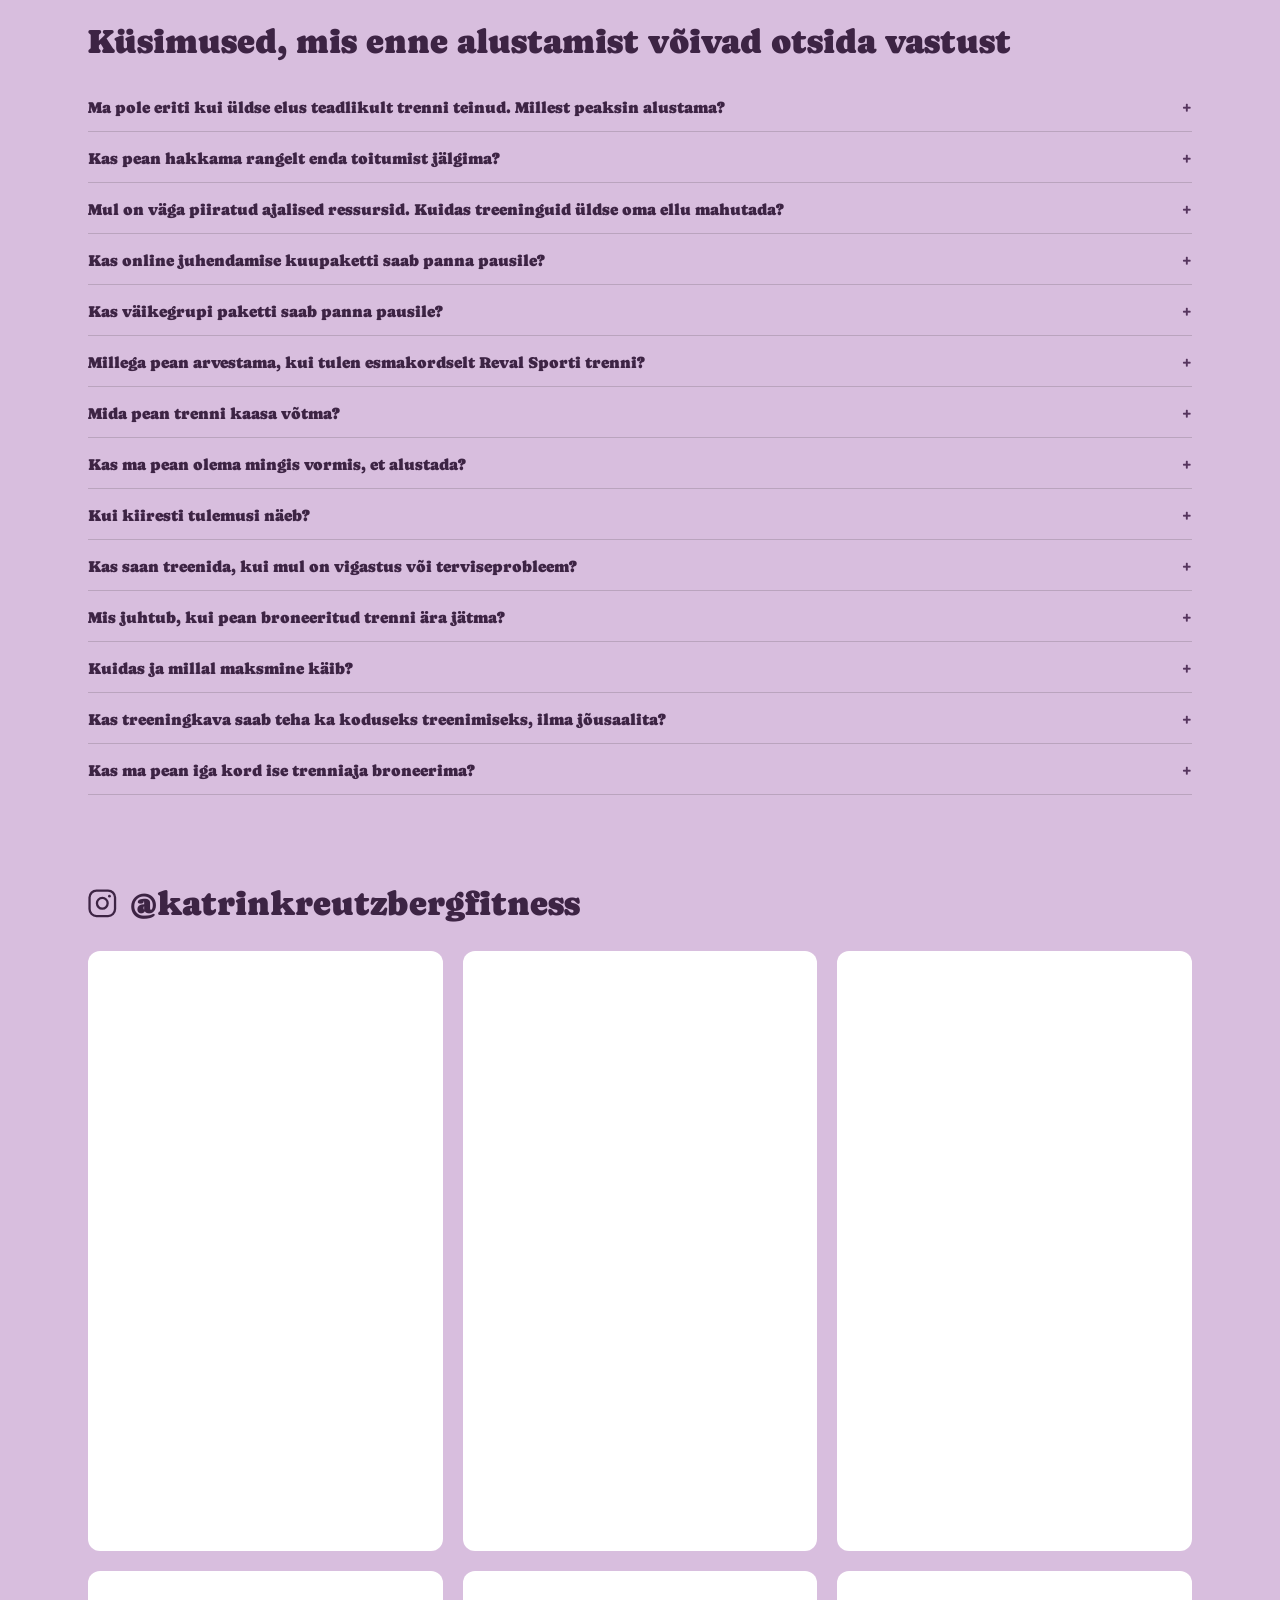
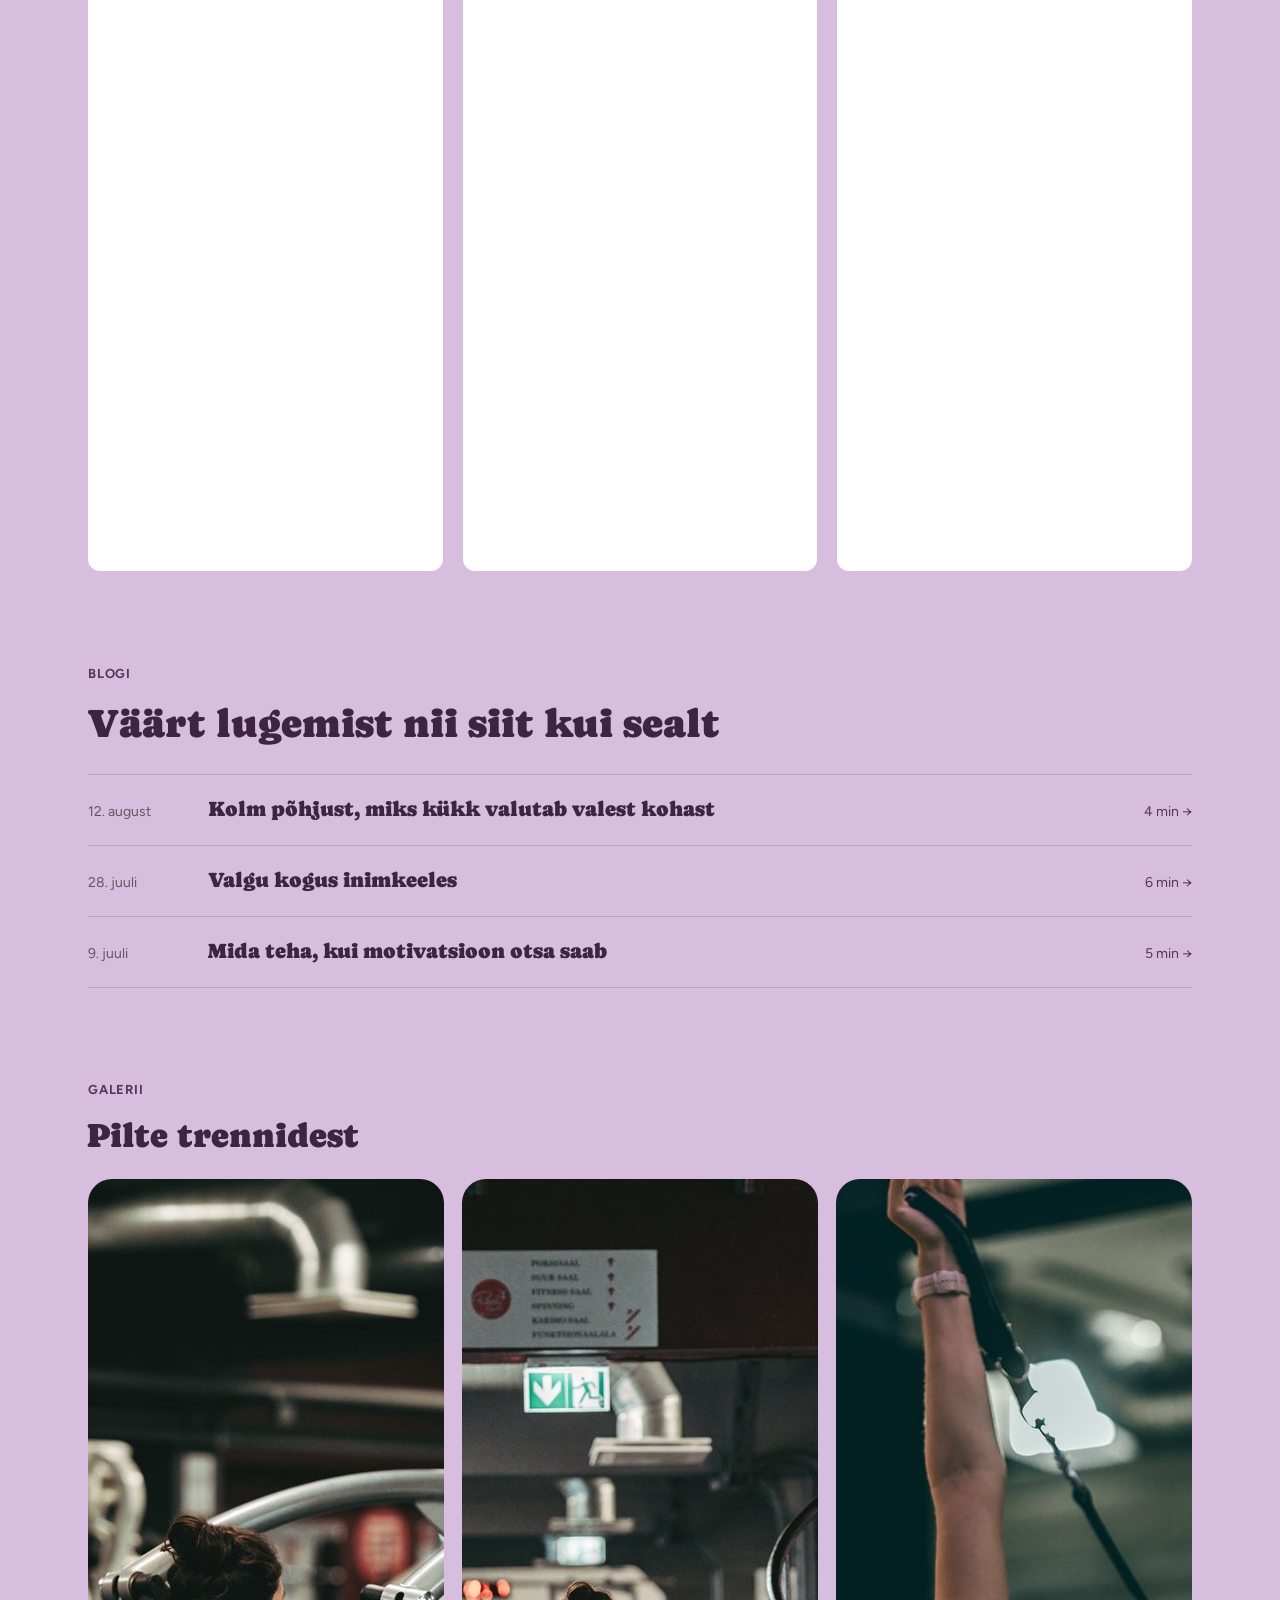
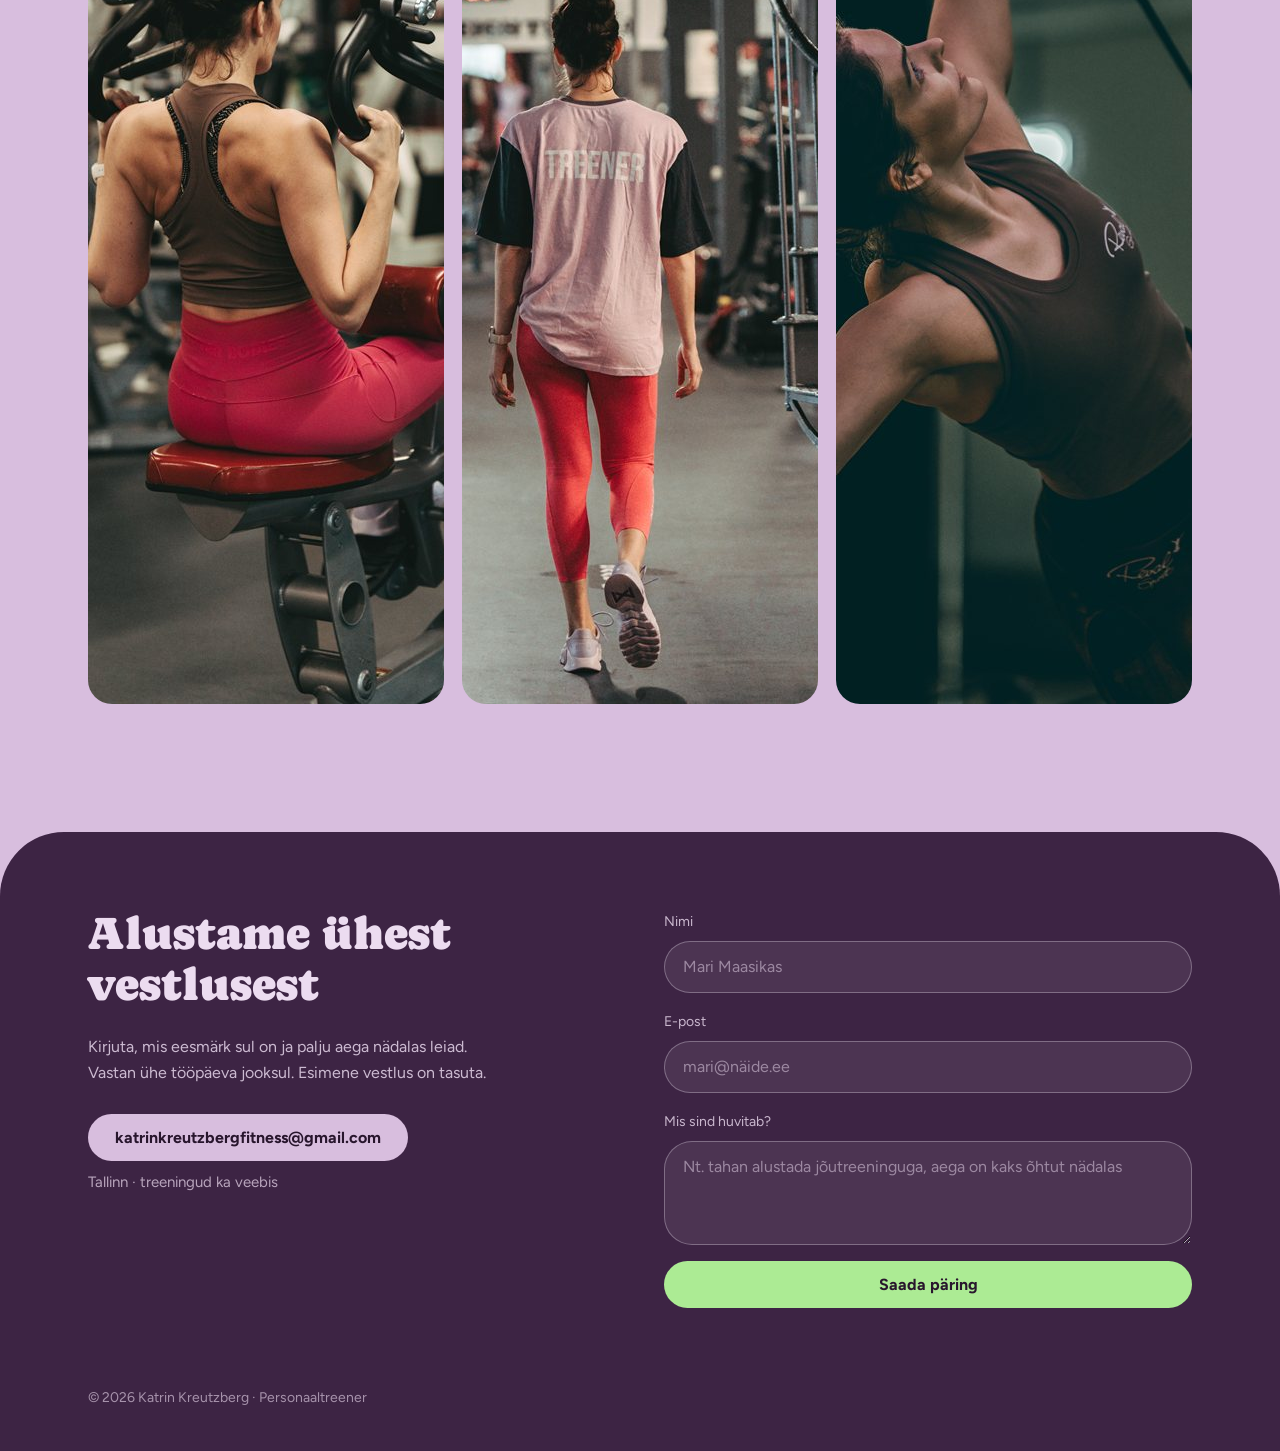
==== commit 15940a78: "Merge branch 'main' into staging" ====
--- a/index.html
+++ b/index.html
@@ -17,7 +17,7 @@
 <link rel="preconnect" href="https://fonts.googleapis.com">
 <link rel="preconnect" href="https://fonts.gstatic.com" crossorigin>
 <link href="https://fonts.googleapis.com/css2?family=Caprasimo&family=Figtree:wght@400;600;700&display=swap" rel="stylesheet">
-<link rel="stylesheet" href="style.css?v=134">
+<link rel="stylesheet" href="style.css?v=135">
 </head>
 <body>
 
@@ -508,7 +508,7 @@
     <div class="quotes" style="margin-top:12px">
       <blockquote class="quote quote-1">
         <p>„Ma olen väga tänulik, et sa viimasesse kavasse nii palju häid jooksuks vajalikke harjutusi lisasid. Läbisin ühe hea koolituse vastupidavuse trennide osas ja nii hea meel oli näha, et paljud harjutused mul juba uues kavas ilusti sees. <strong>Aitäh selle eest, et sa märkasid minu teisi eesmärke ka ja ei püsinud ainult „jõusaali“ kavas.</strong>“</p>
-        <cite>G.</cite>
+        <cite>G, 36</cite>
       </blockquote>
       <blockquote class="quote quote-2">
         <p>„Käin Katrini juures juba paar aastat, see on osa minu elu- ja trennirutiinist. Ei kujuta enam teisiti ettegi. <strong>Katrin on professionaalne ja keskendunud kliendile, tunnen igati tuge</strong> ja tulemused on silmnähtavad, saan vormi osas tihti komplimente. Katrin on ise nii positiivne ja tervisliku ellusuhtumisega, et lisaks füüsilisele vormile on hoitud ka meel ❤️“</p>
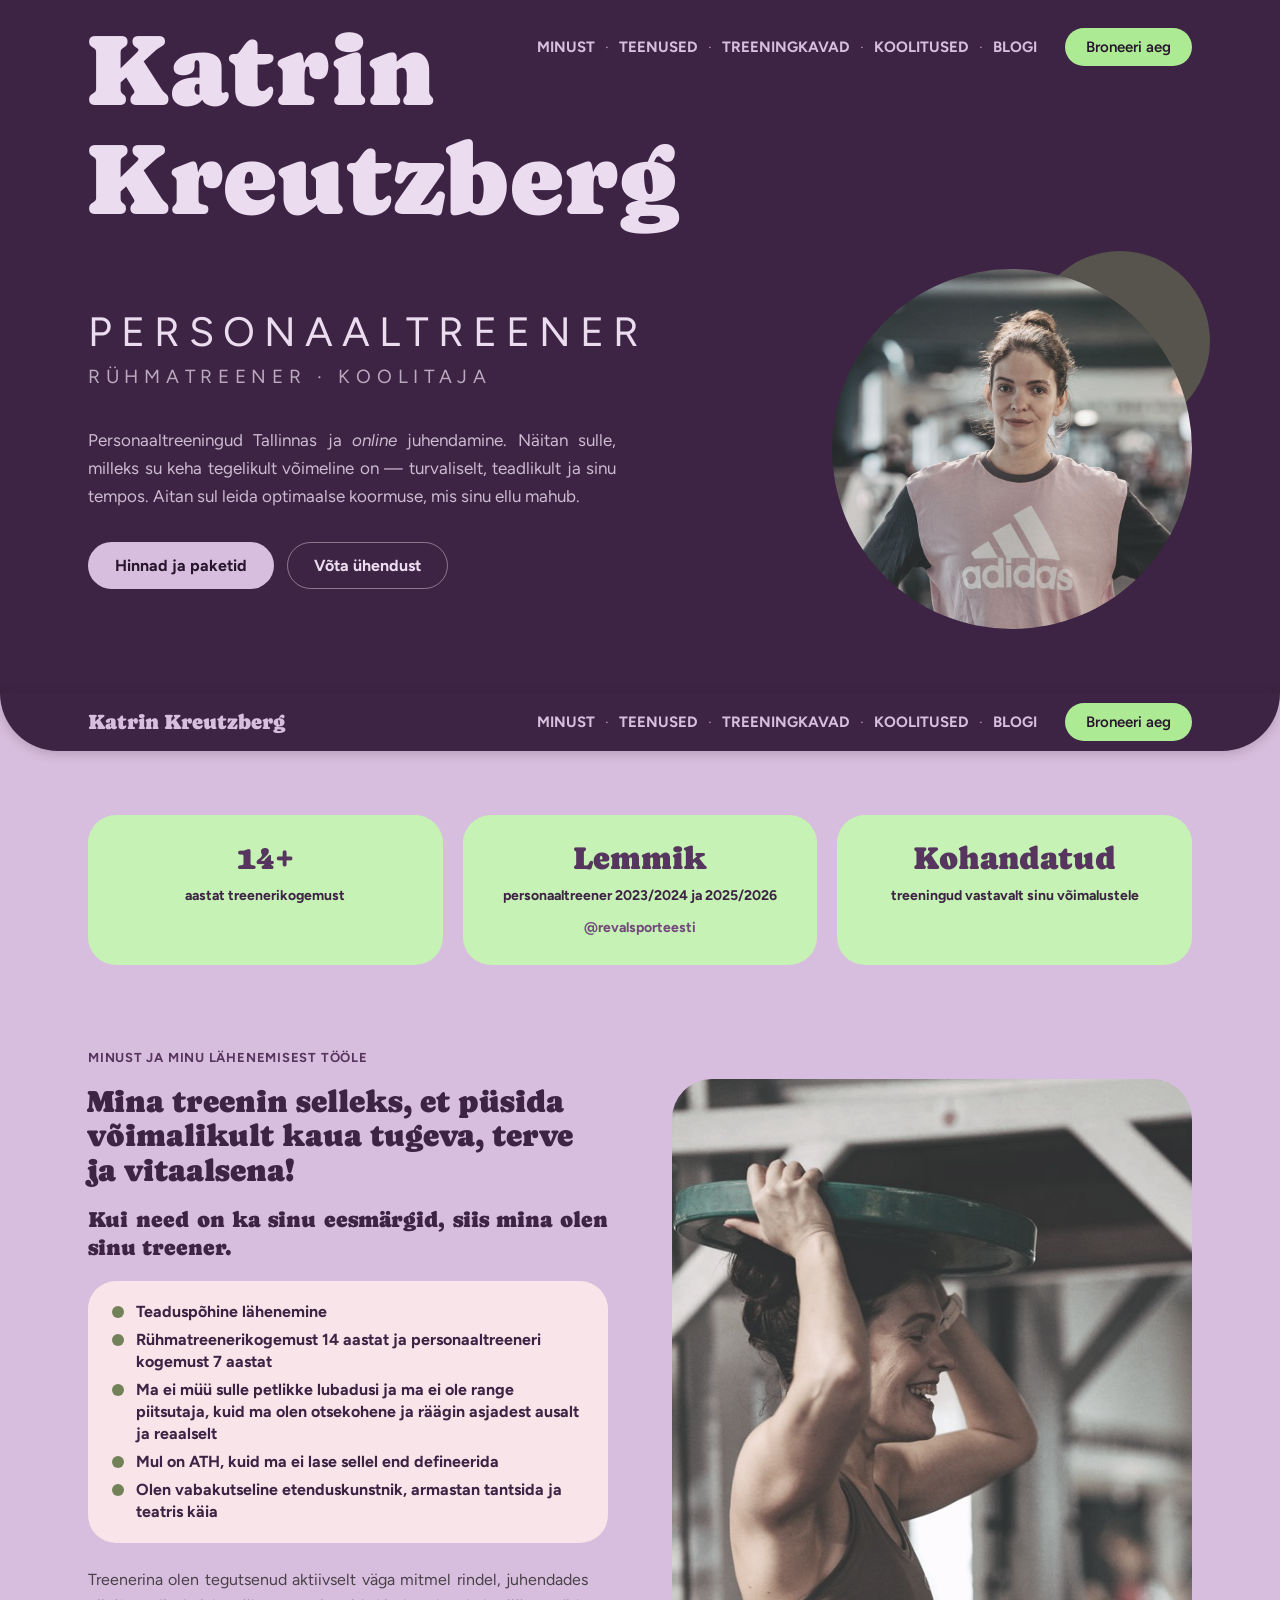
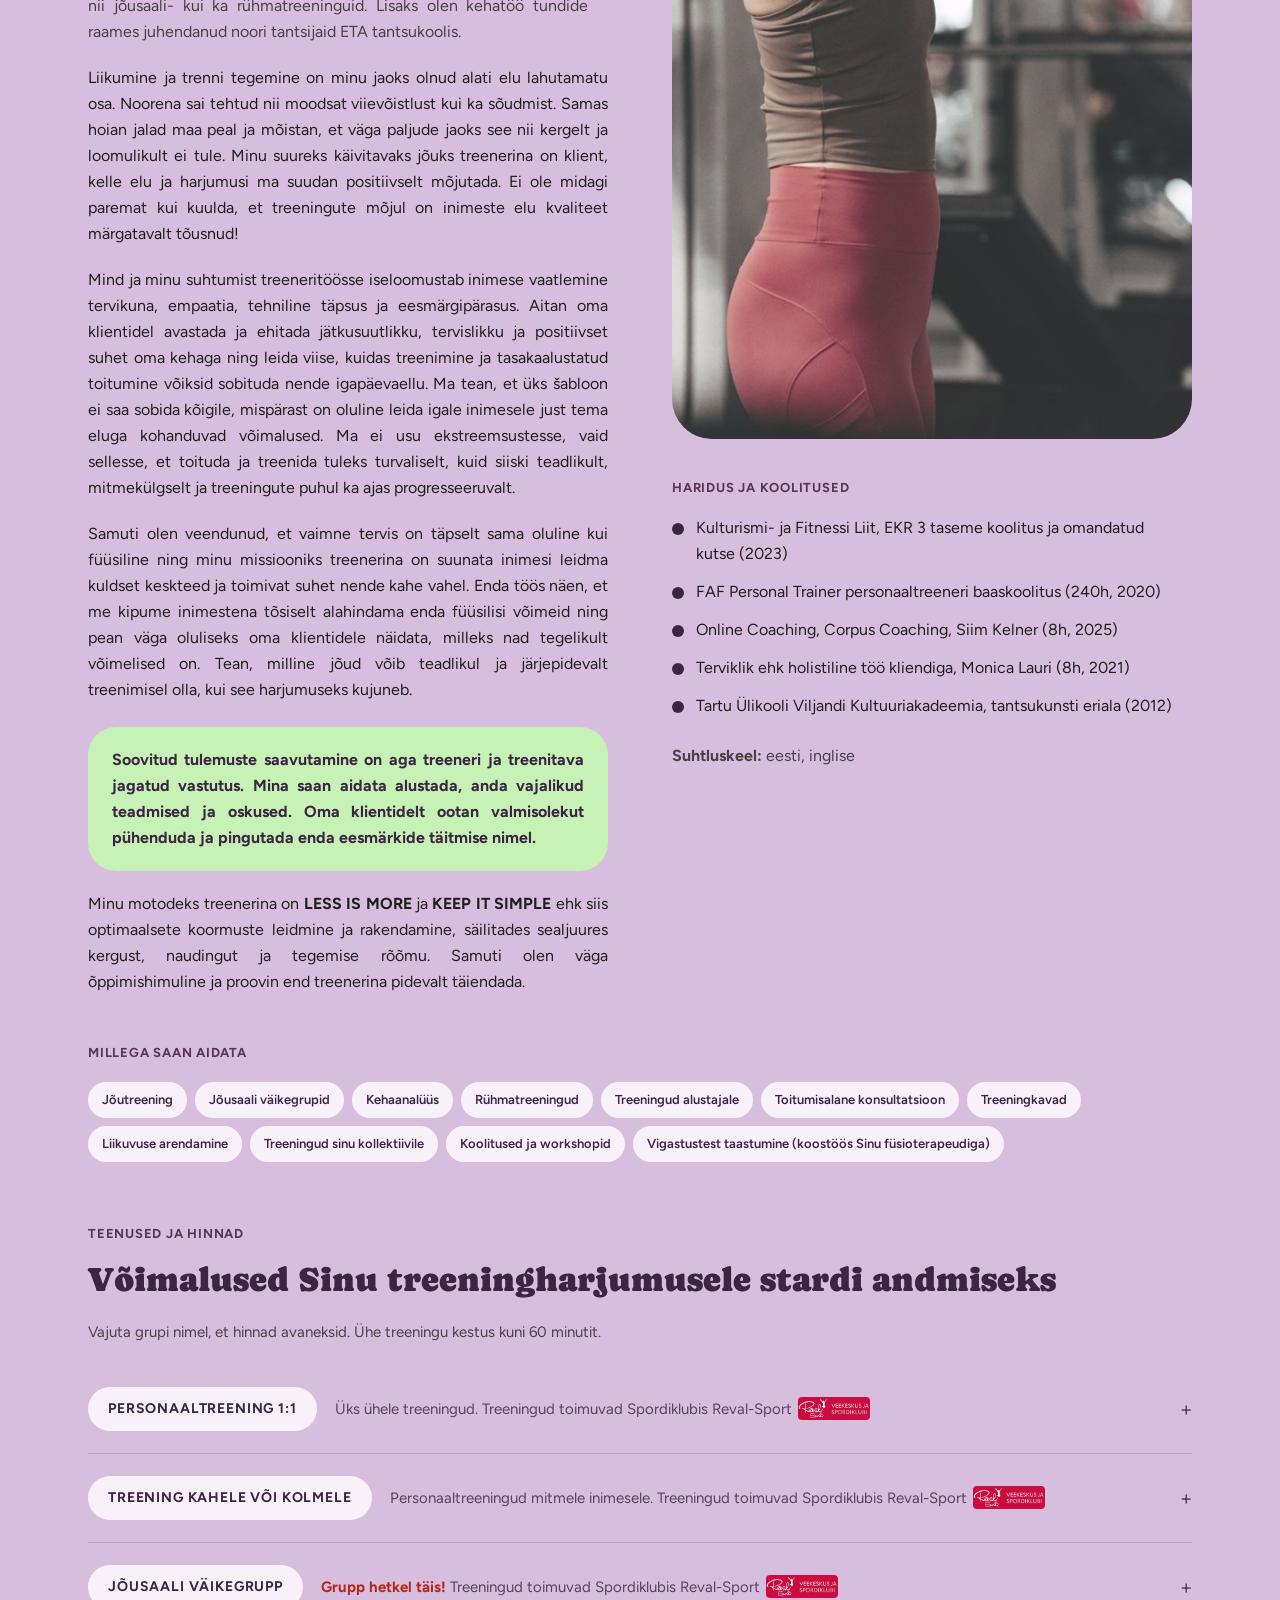
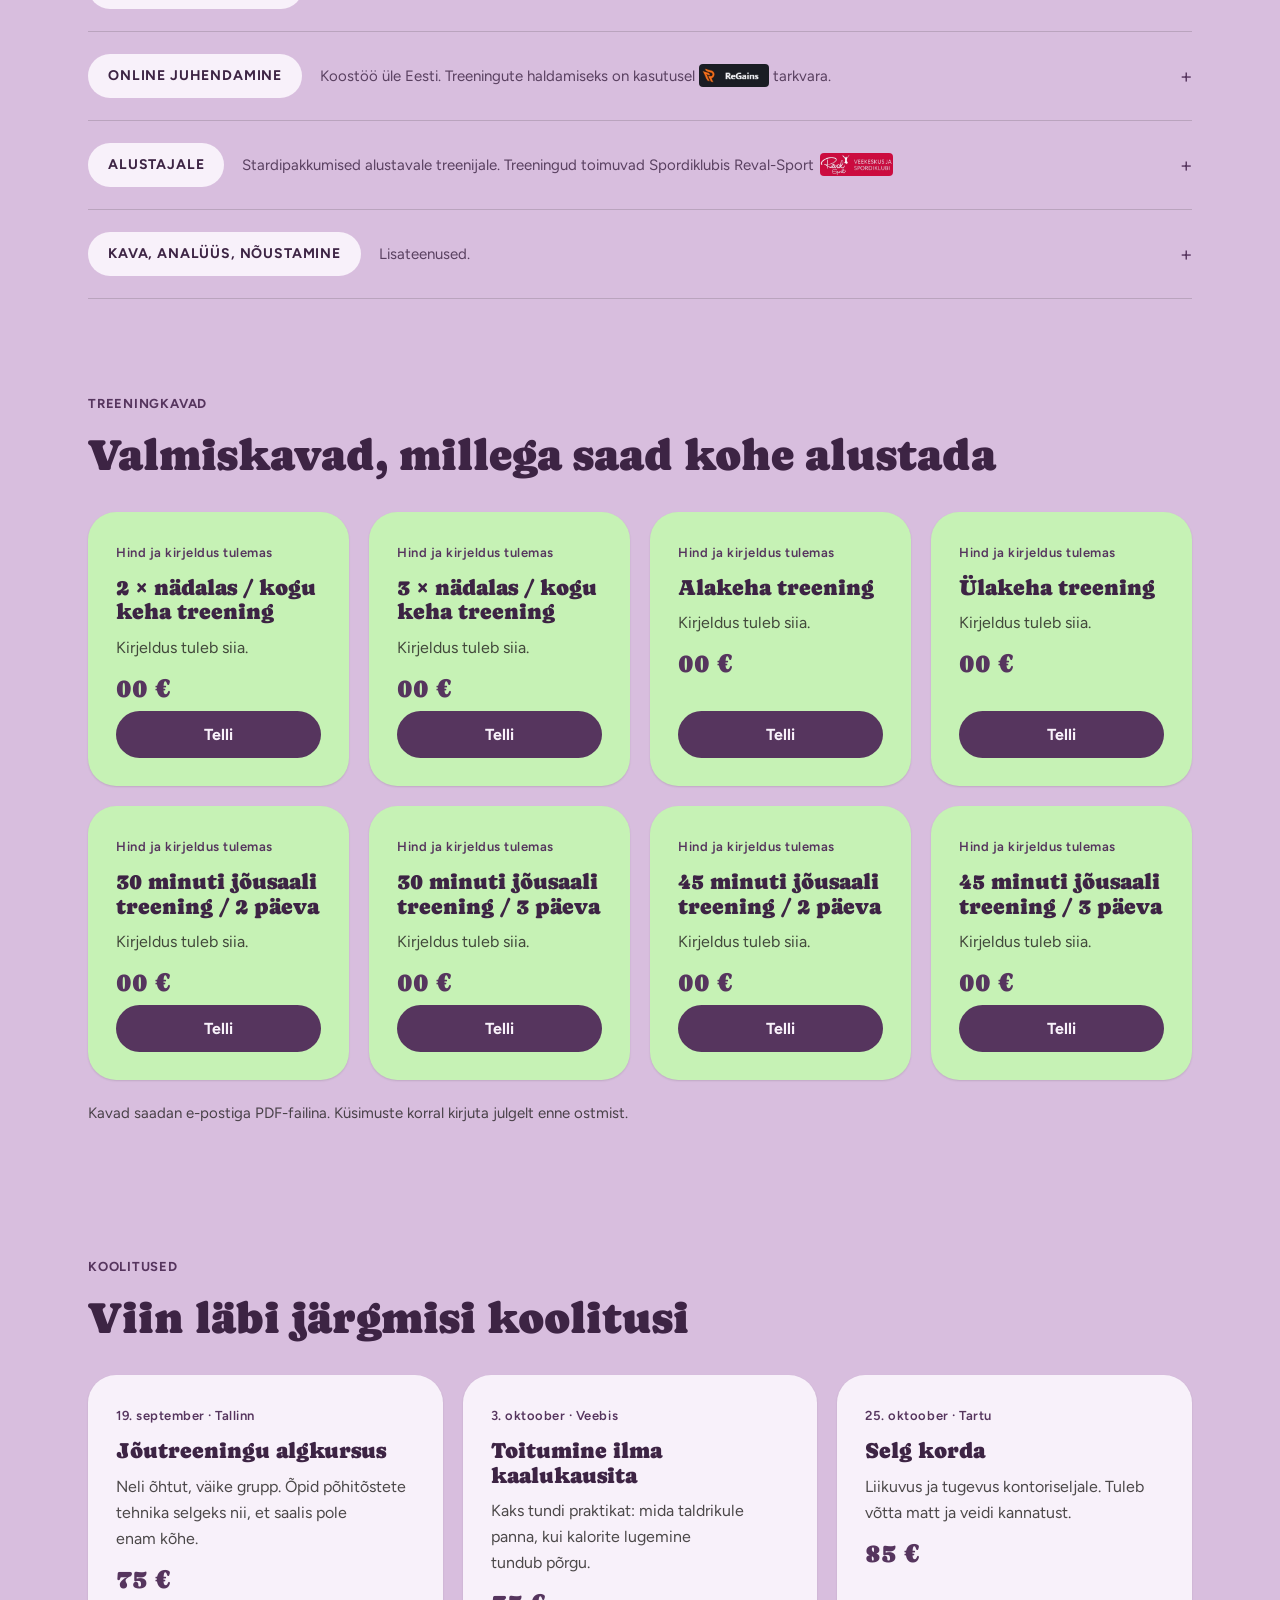
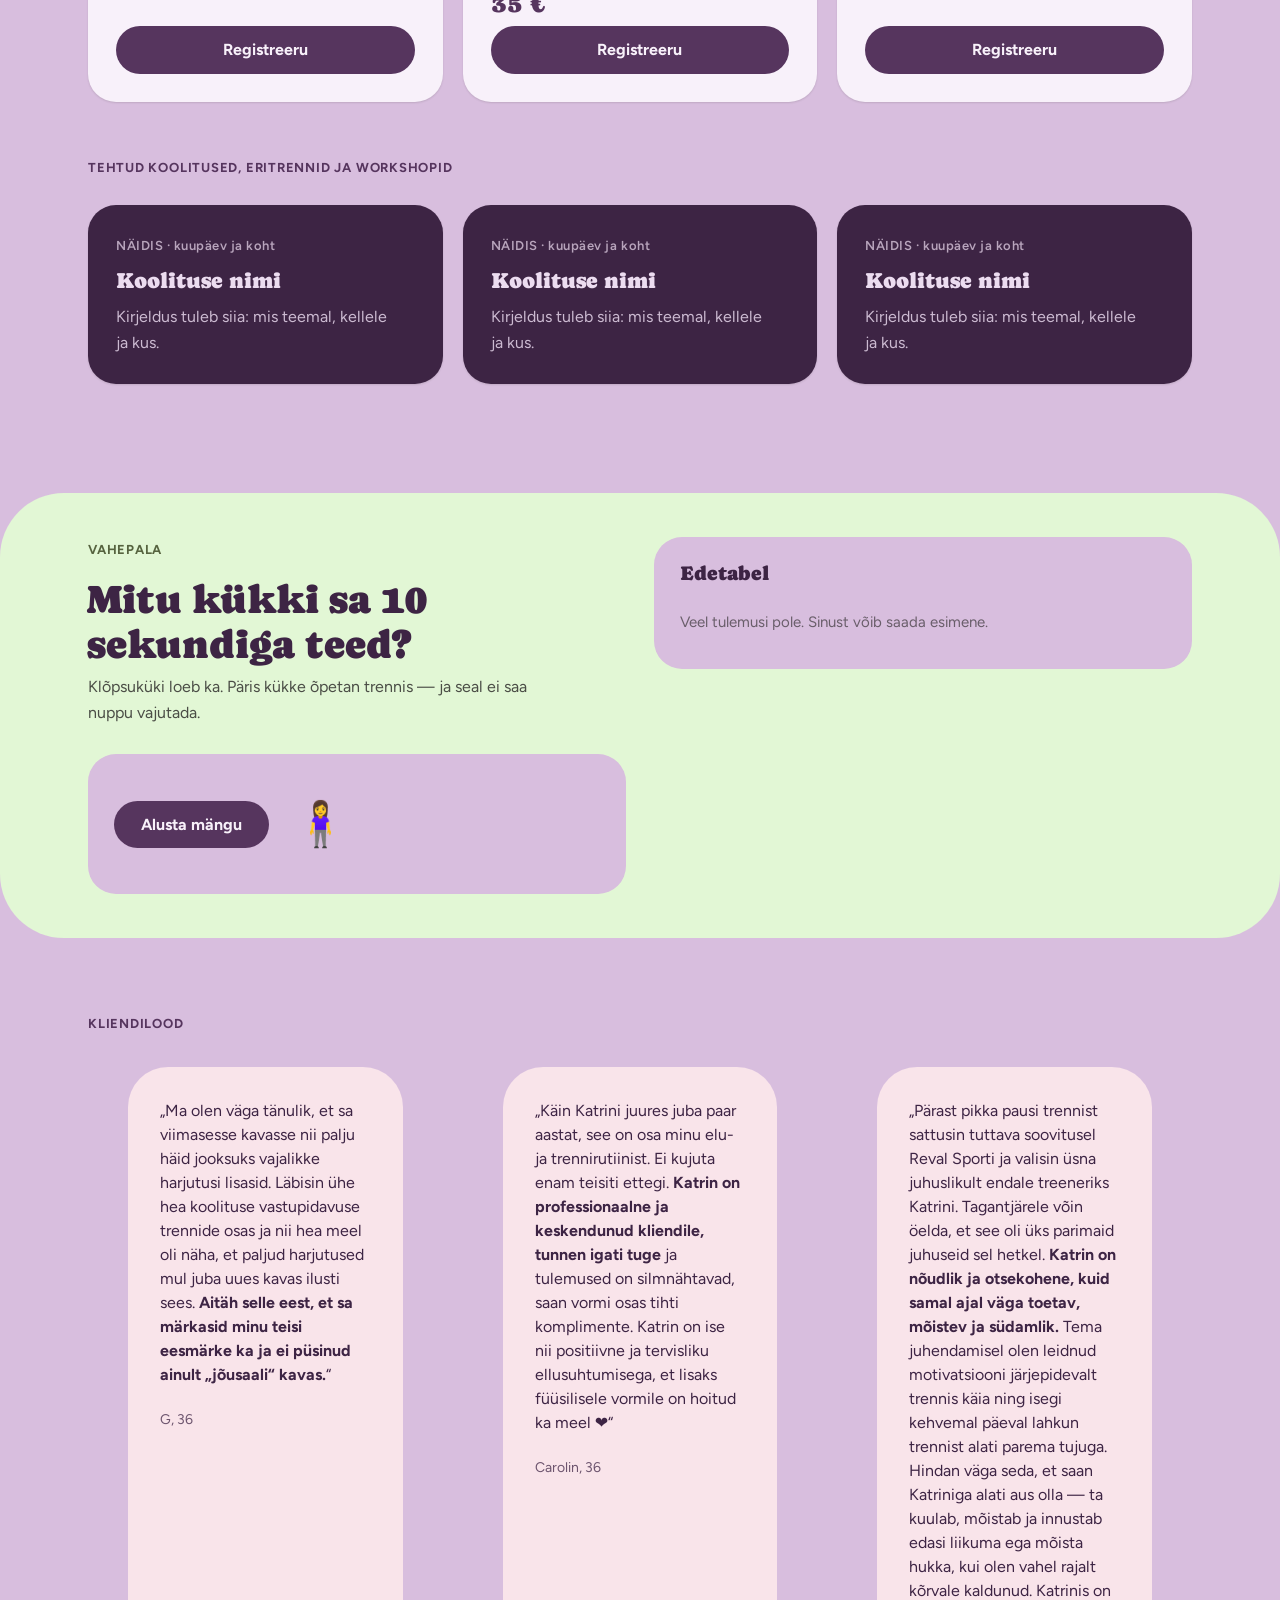
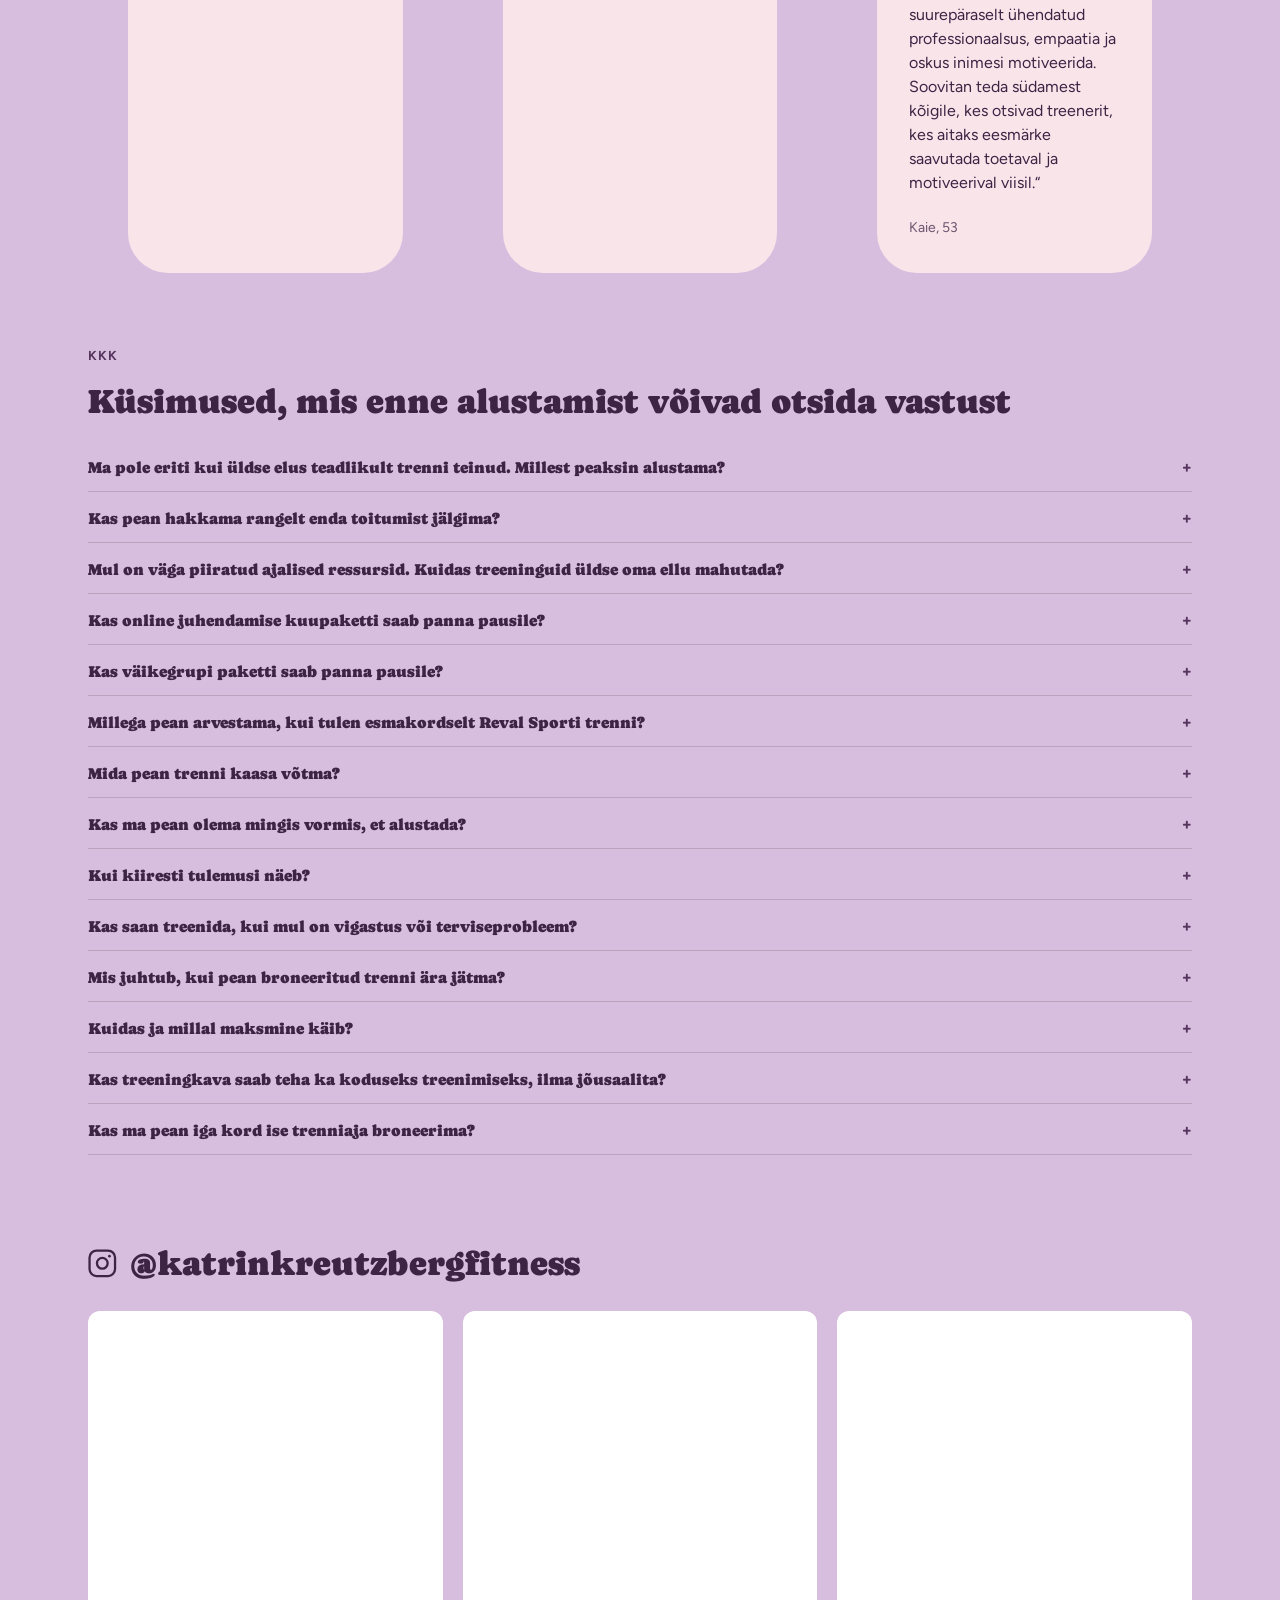
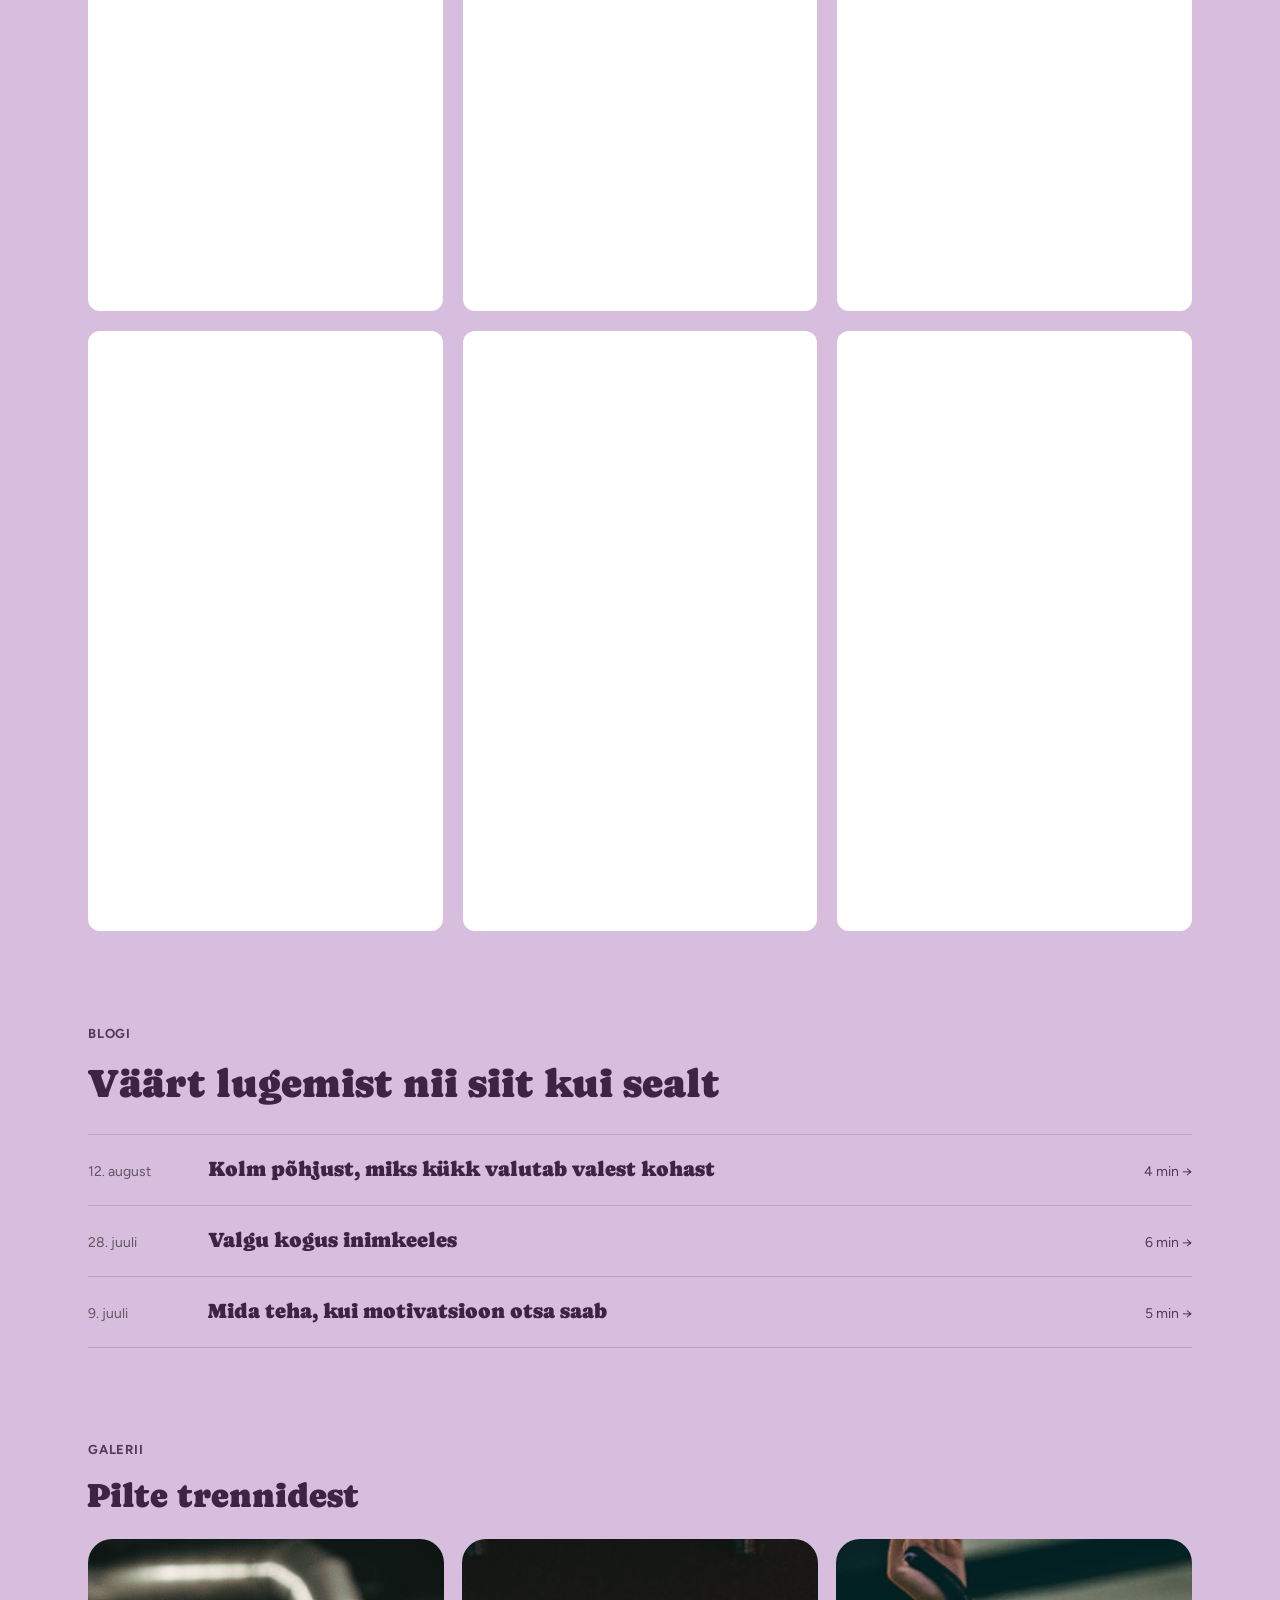
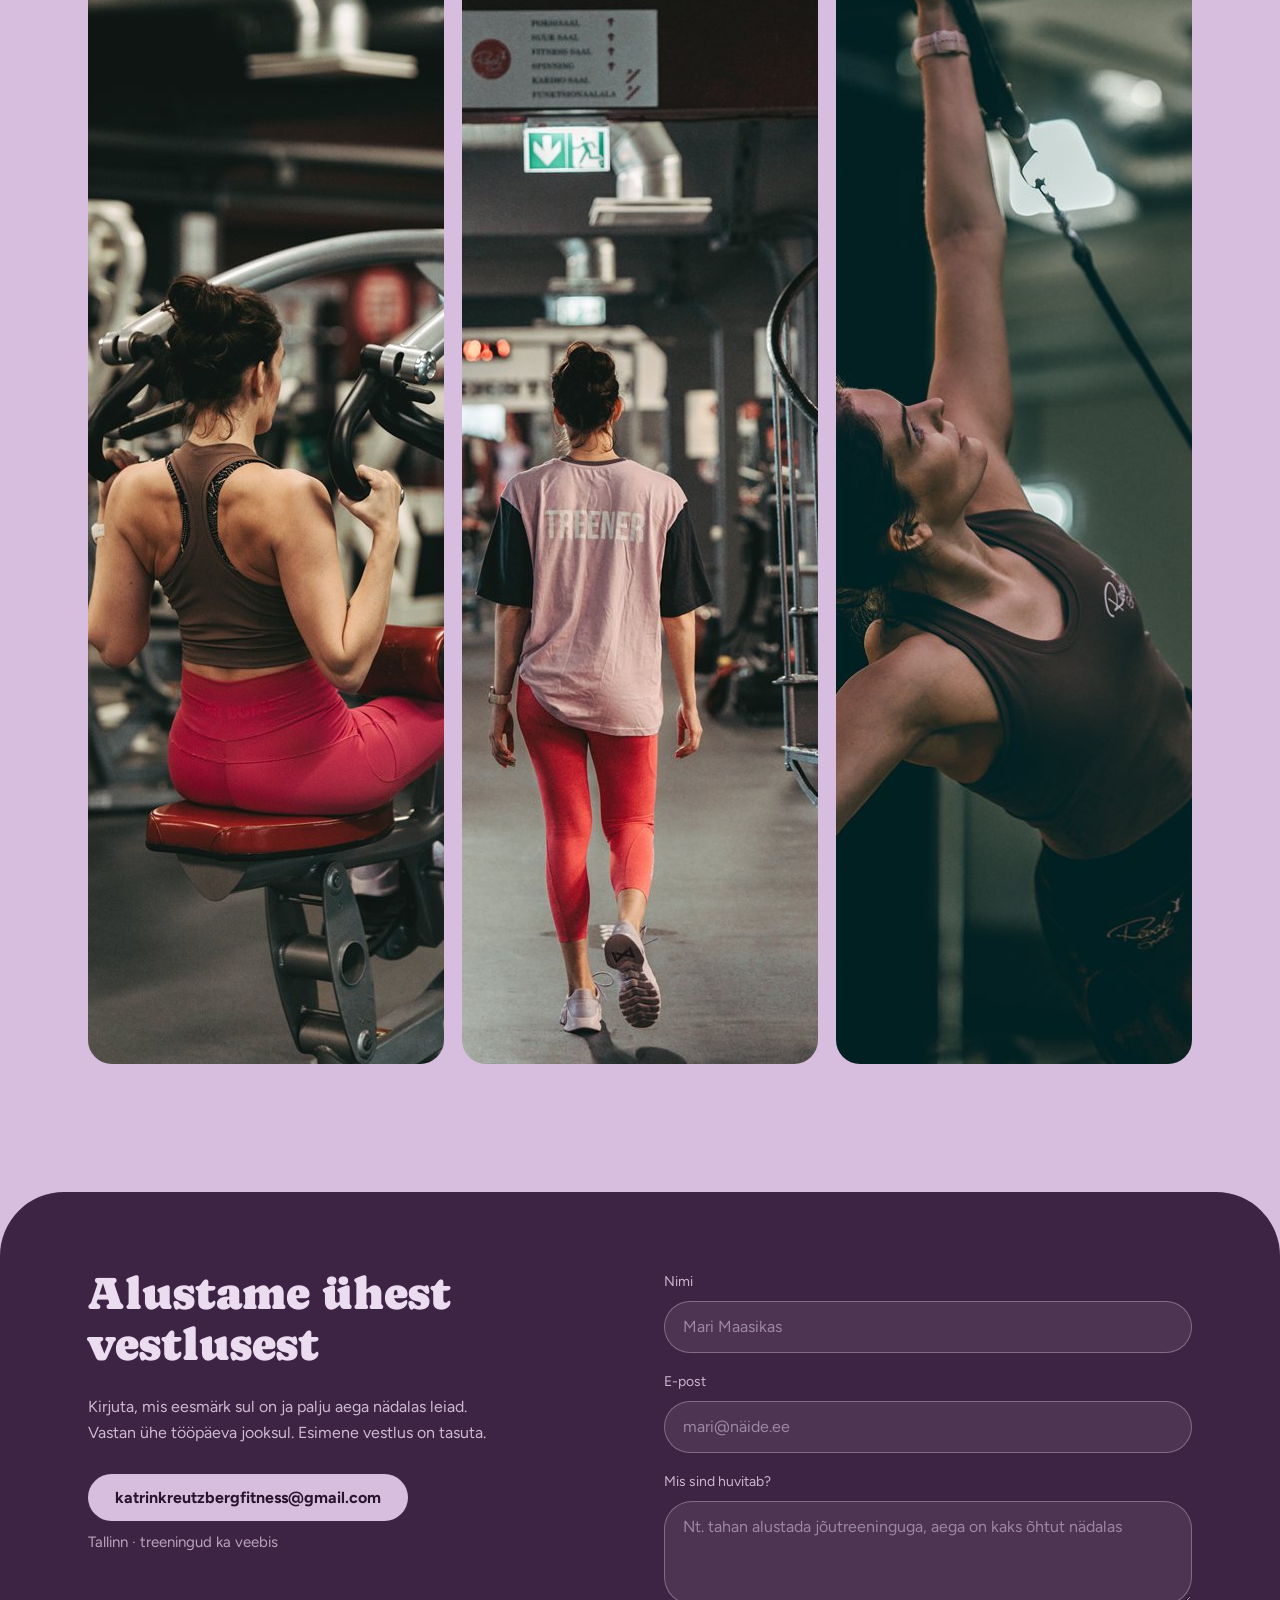
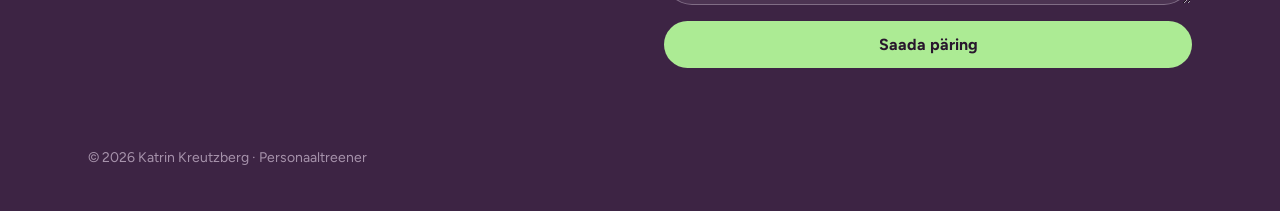
==== commit 8fc892e5: "Merge branch 'main' into staging" ====
--- a/index.html
+++ b/index.html
@@ -17,7 +17,7 @@
 <link rel="preconnect" href="https://fonts.googleapis.com">
 <link rel="preconnect" href="https://fonts.gstatic.com" crossorigin>
 <link href="https://fonts.googleapis.com/css2?family=Caprasimo&family=Figtree:wght@400;600;700&display=swap" rel="stylesheet">
-<link rel="stylesheet" href="style.css?v=135">
+<link rel="stylesheet" href="style.css?v=136">
 </head>
 <body>
 
@@ -515,8 +515,8 @@
         <cite>Carolin, 36</cite>
       </blockquote>
       <blockquote class="quote quote-3">
-        <p>„Katrin ei häbistanud mind kordagi. Selle eest võiks ta medali saada.“</p>
-        <cite>Liis, 29 · treeningkava</cite>
+        <p>„Pärast pikka pausi trennist sattusin tuttava soovitusel Reval Sporti ja valisin üsna juhuslikult endale treeneriks Katrini. Tagantjärele võin öelda, et see oli üks parimaid juhuseid sel hetkel. <strong>Katrin on nõudlik ja otsekohene, kuid samal ajal väga toetav, mõistev ja südamlik.</strong> Tema juhendamisel olen leidnud motivatsiooni järjepidevalt trennis käia ning isegi kehvemal päeval lahkun trennist alati parema tujuga. Hindan väga seda, et saan Katriniga alati aus olla — ta kuulab, mõistab ja innustab edasi liikuma ega mõista hukka, kui olen vahel rajalt kõrvale kaldunud. Katrinis on suurepäraselt ühendatud professionaalsus, empaatia ja oskus inimesi motiveerida. Soovitan teda südamest kõigile, kes otsivad treenerit, kes aitaks eesmärke saavutada toetaval ja motiveerival viisil.“</p>
+        <cite>Kaie, 53</cite>
       </blockquote>
     </div>
   </section>
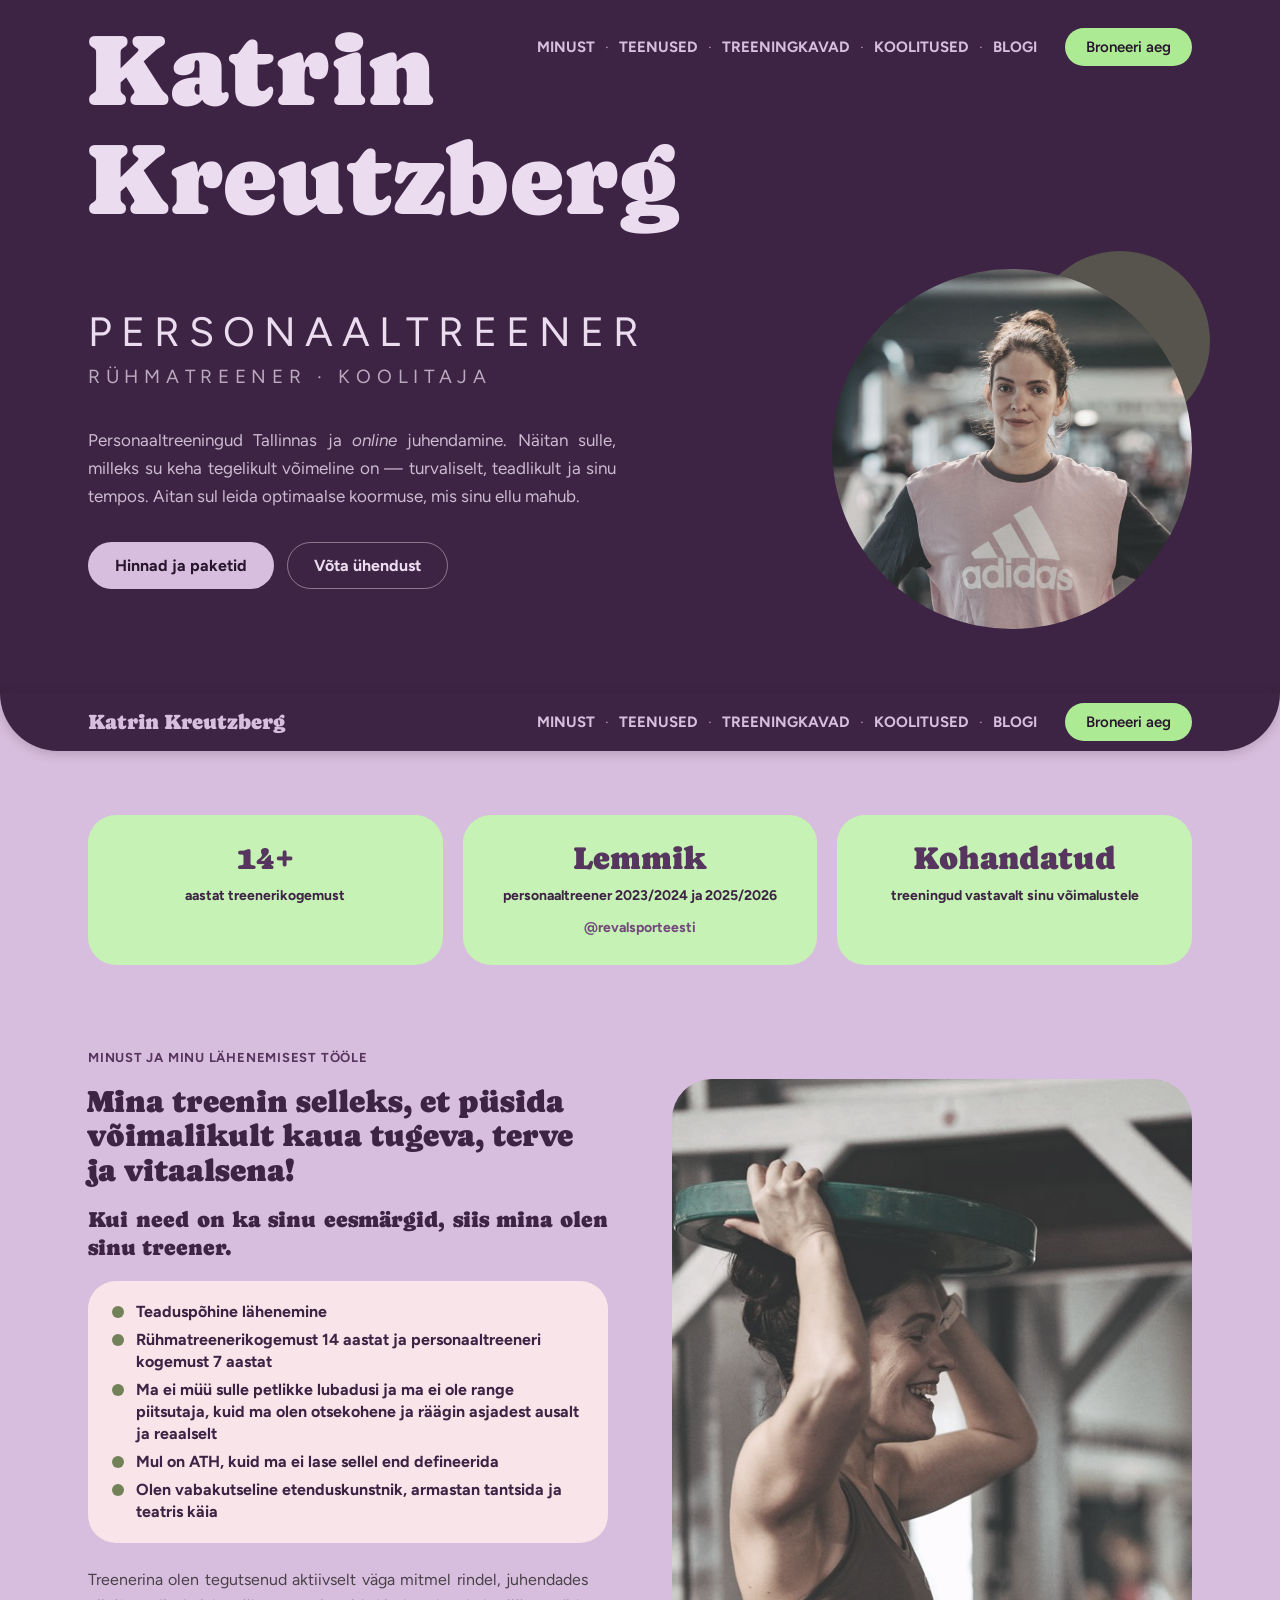
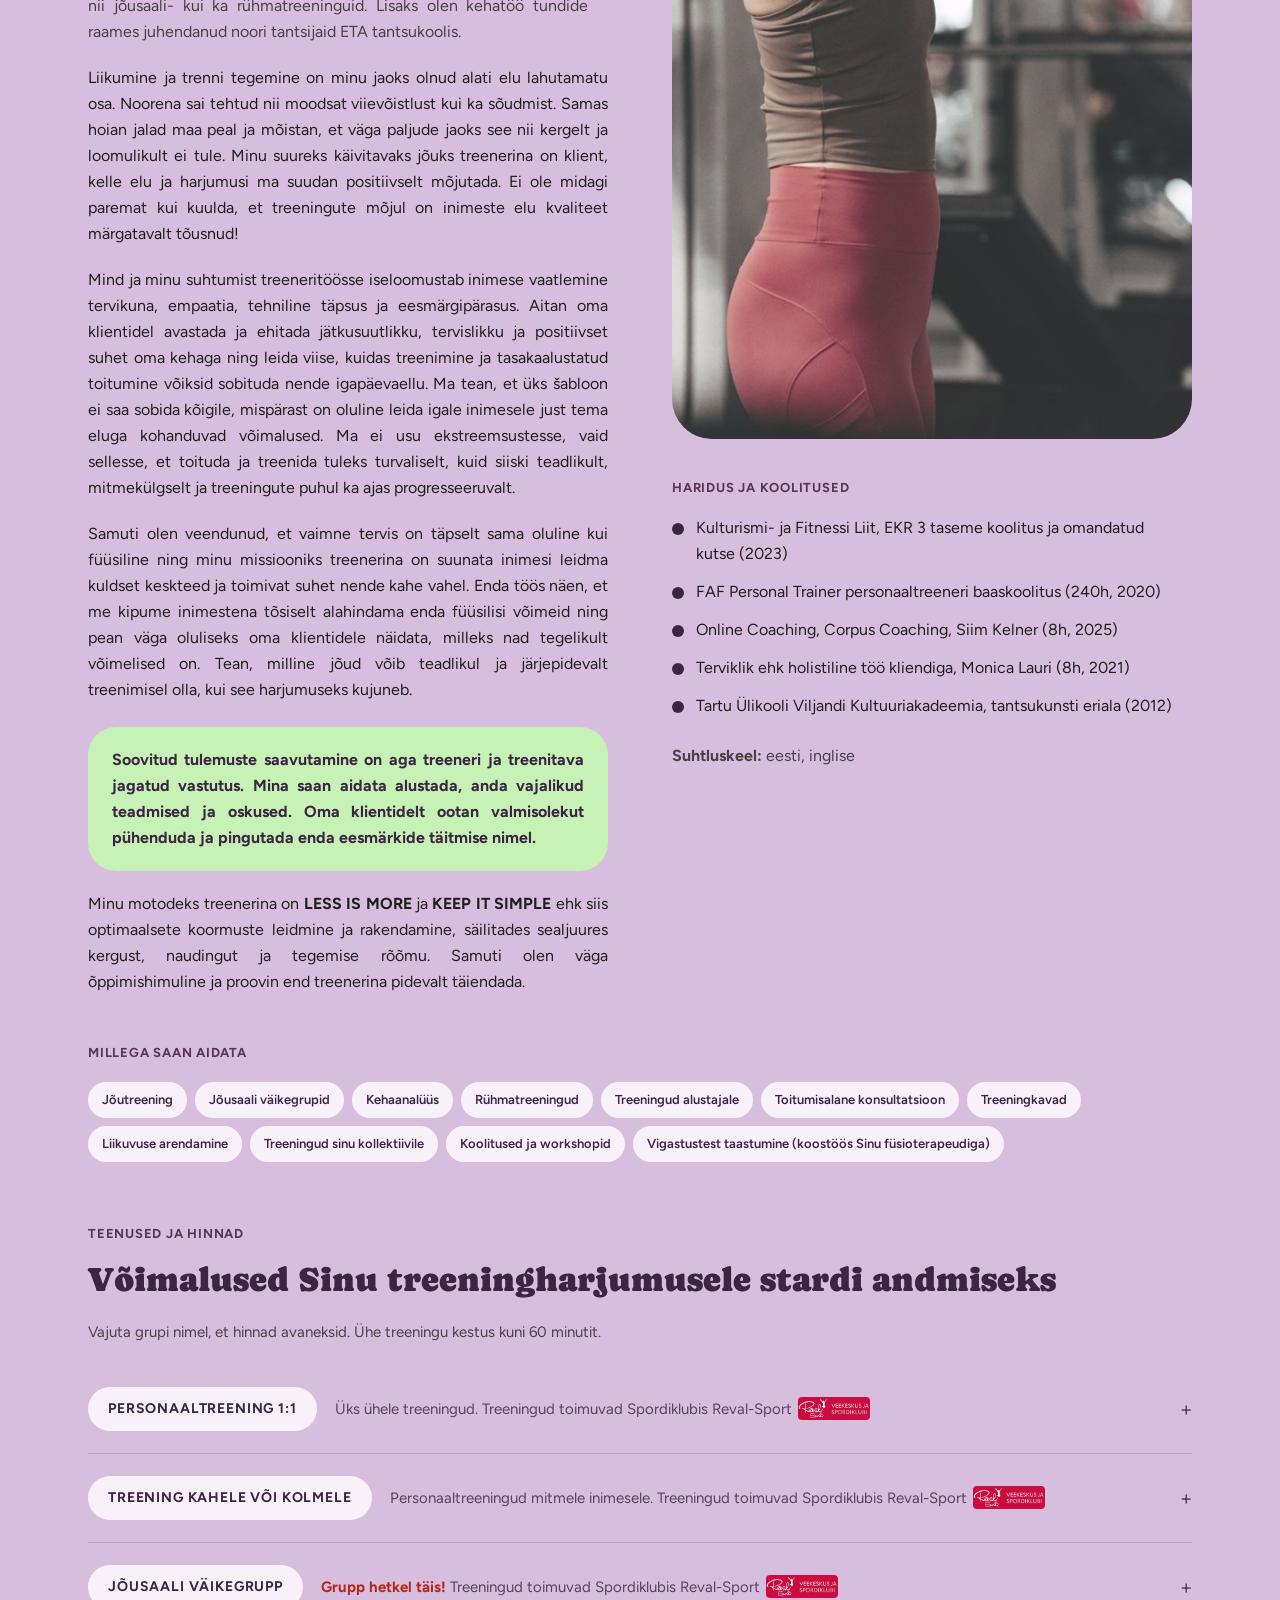
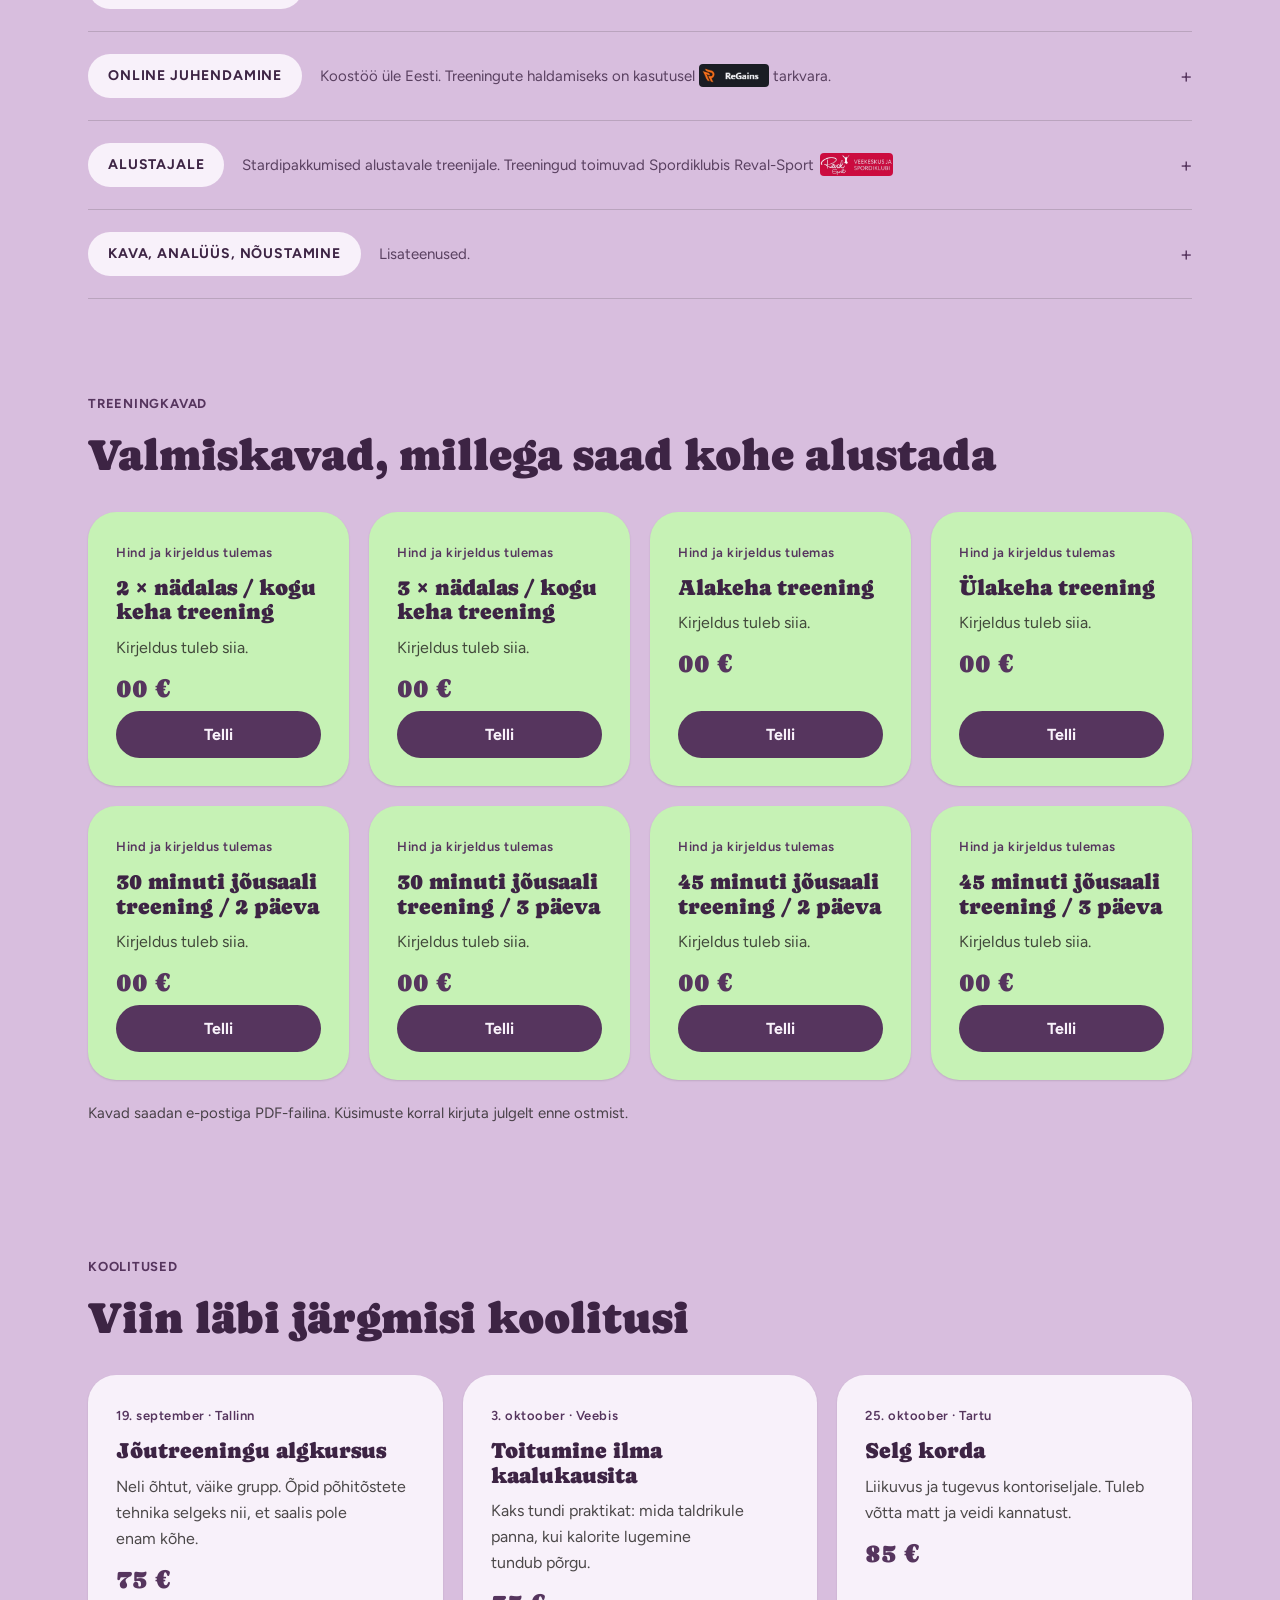
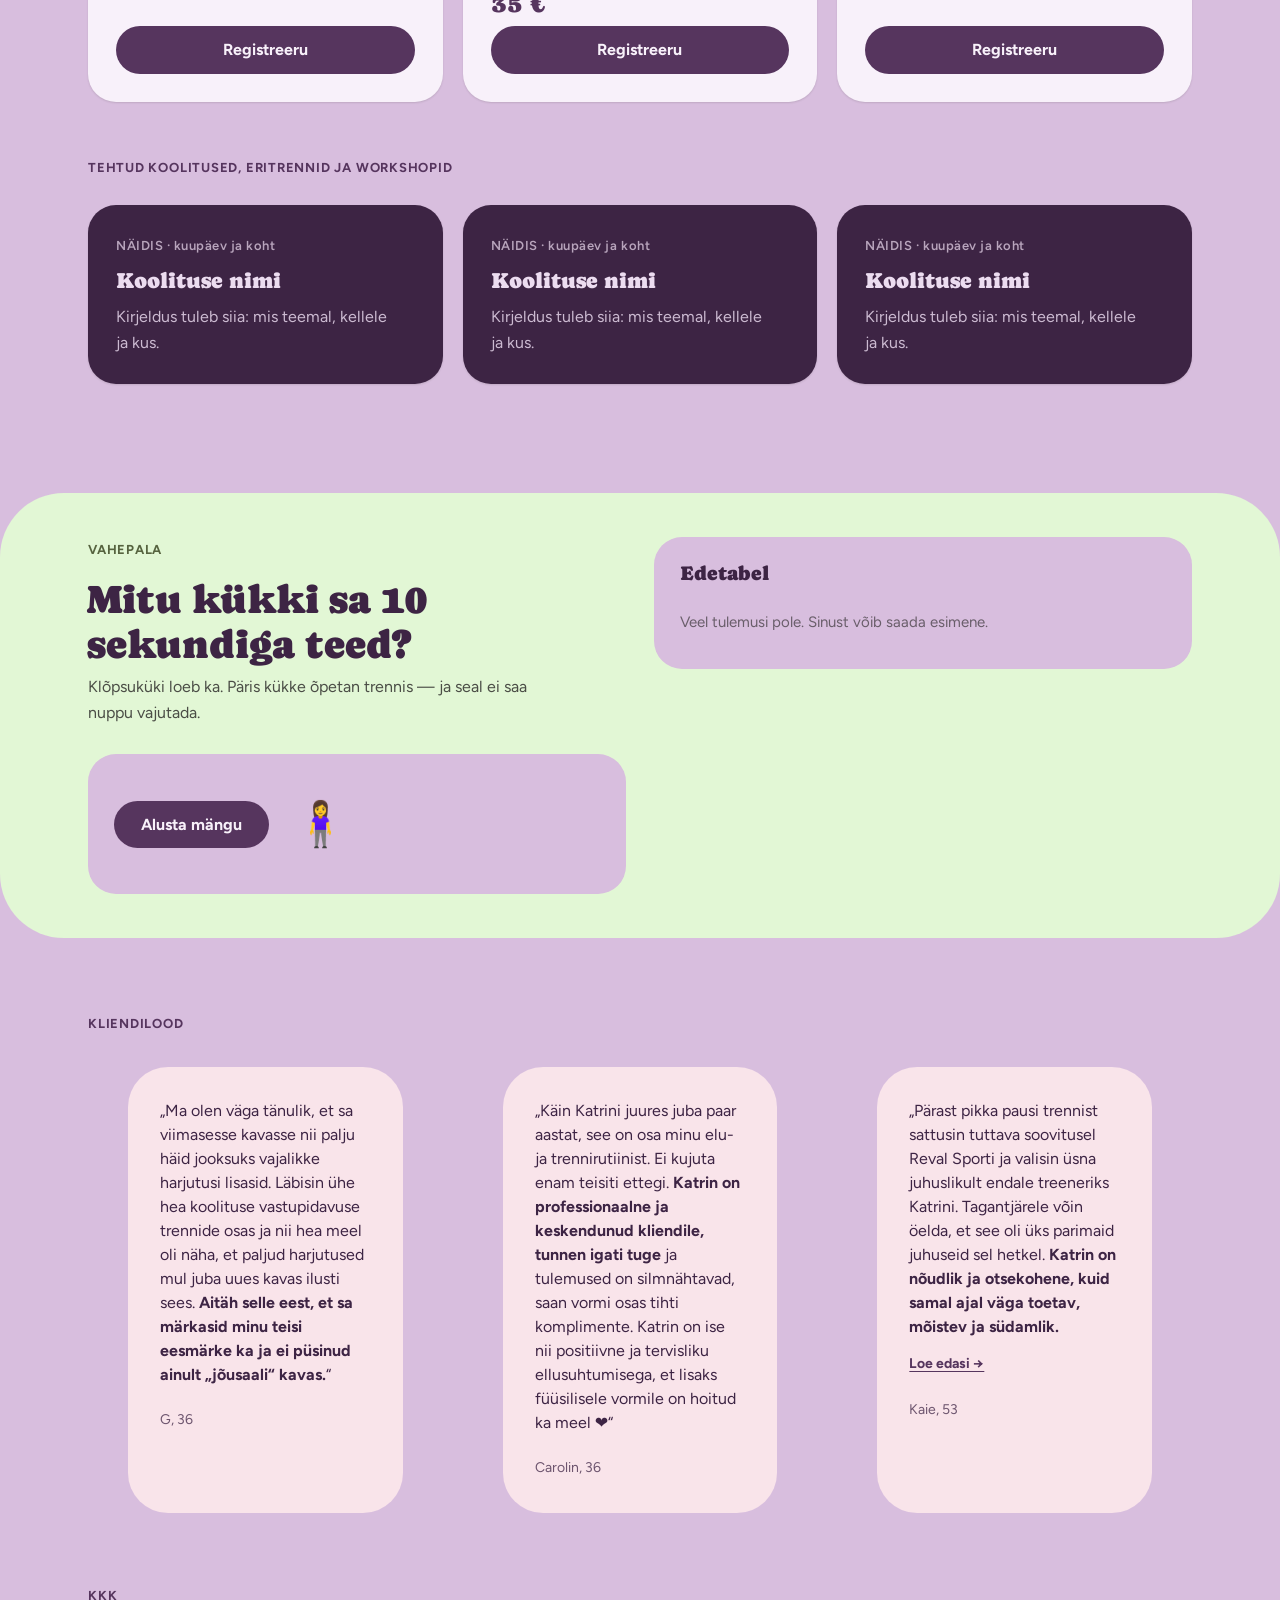
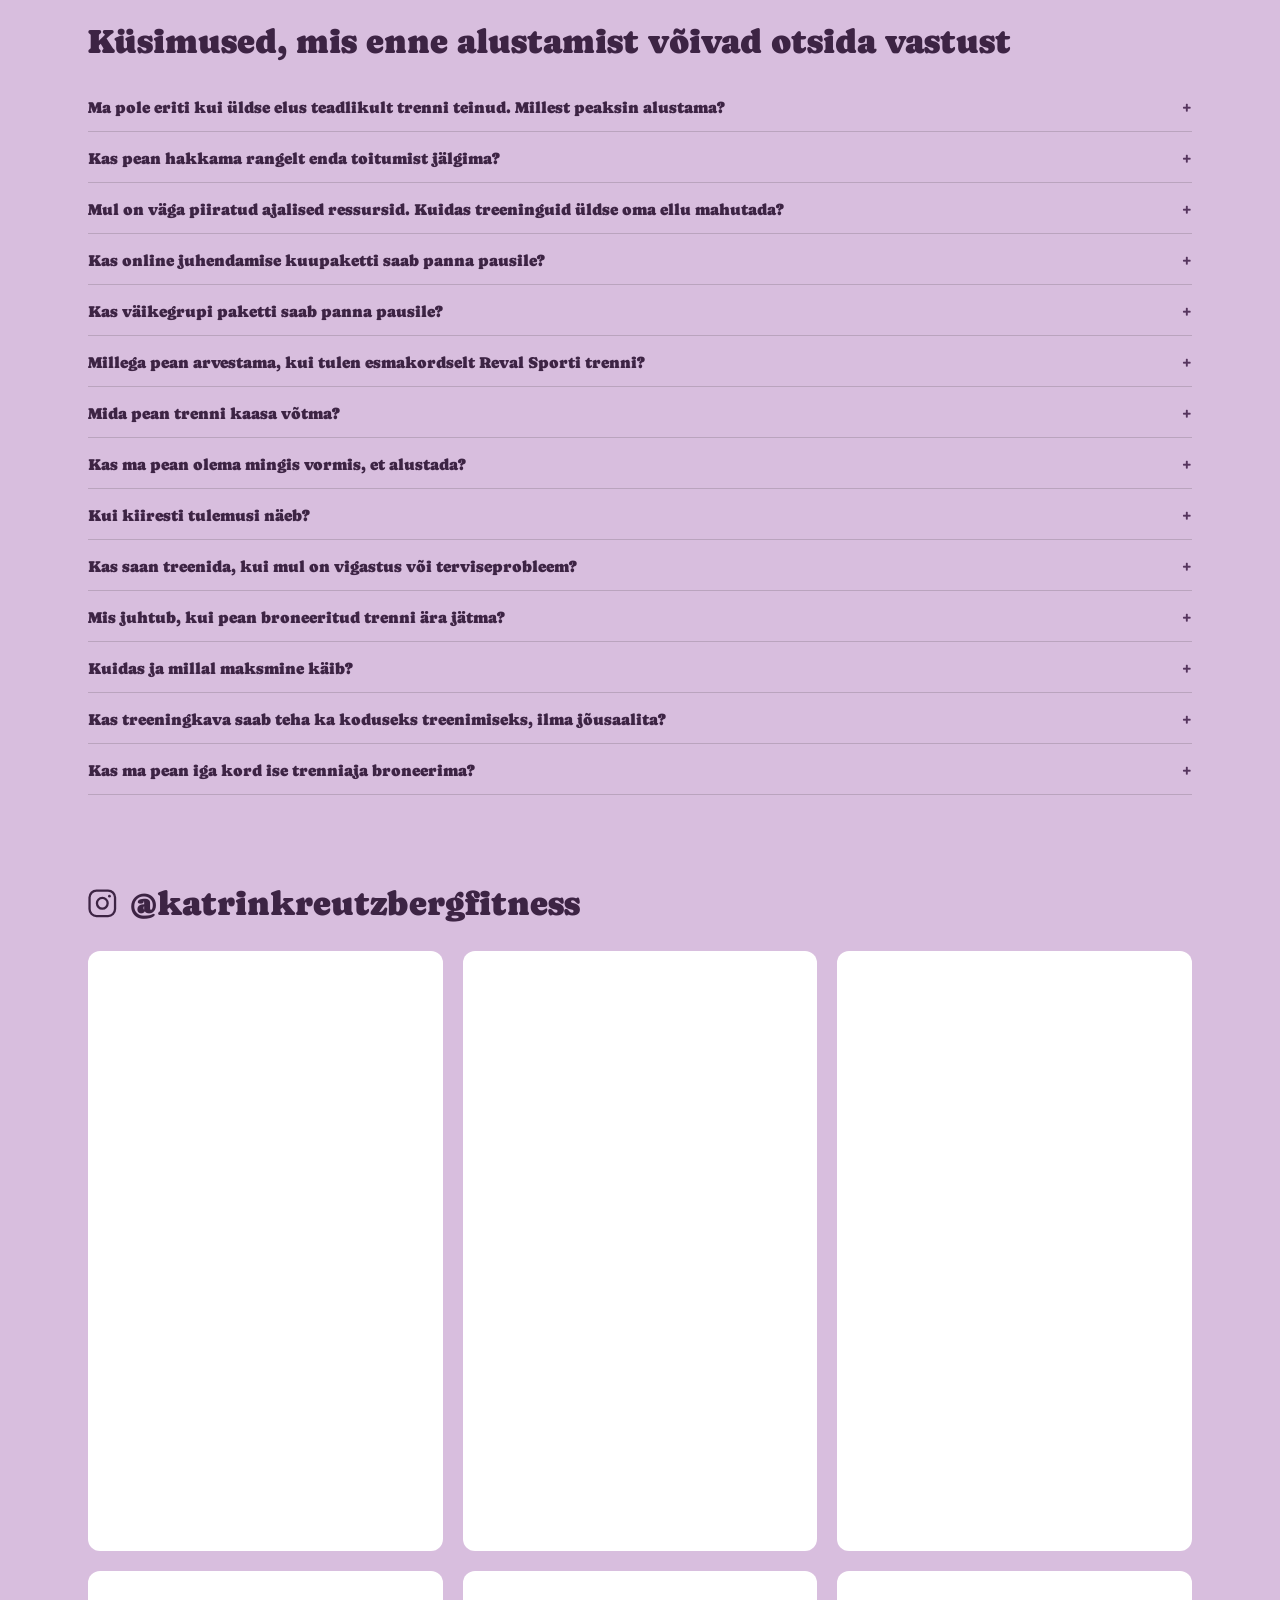
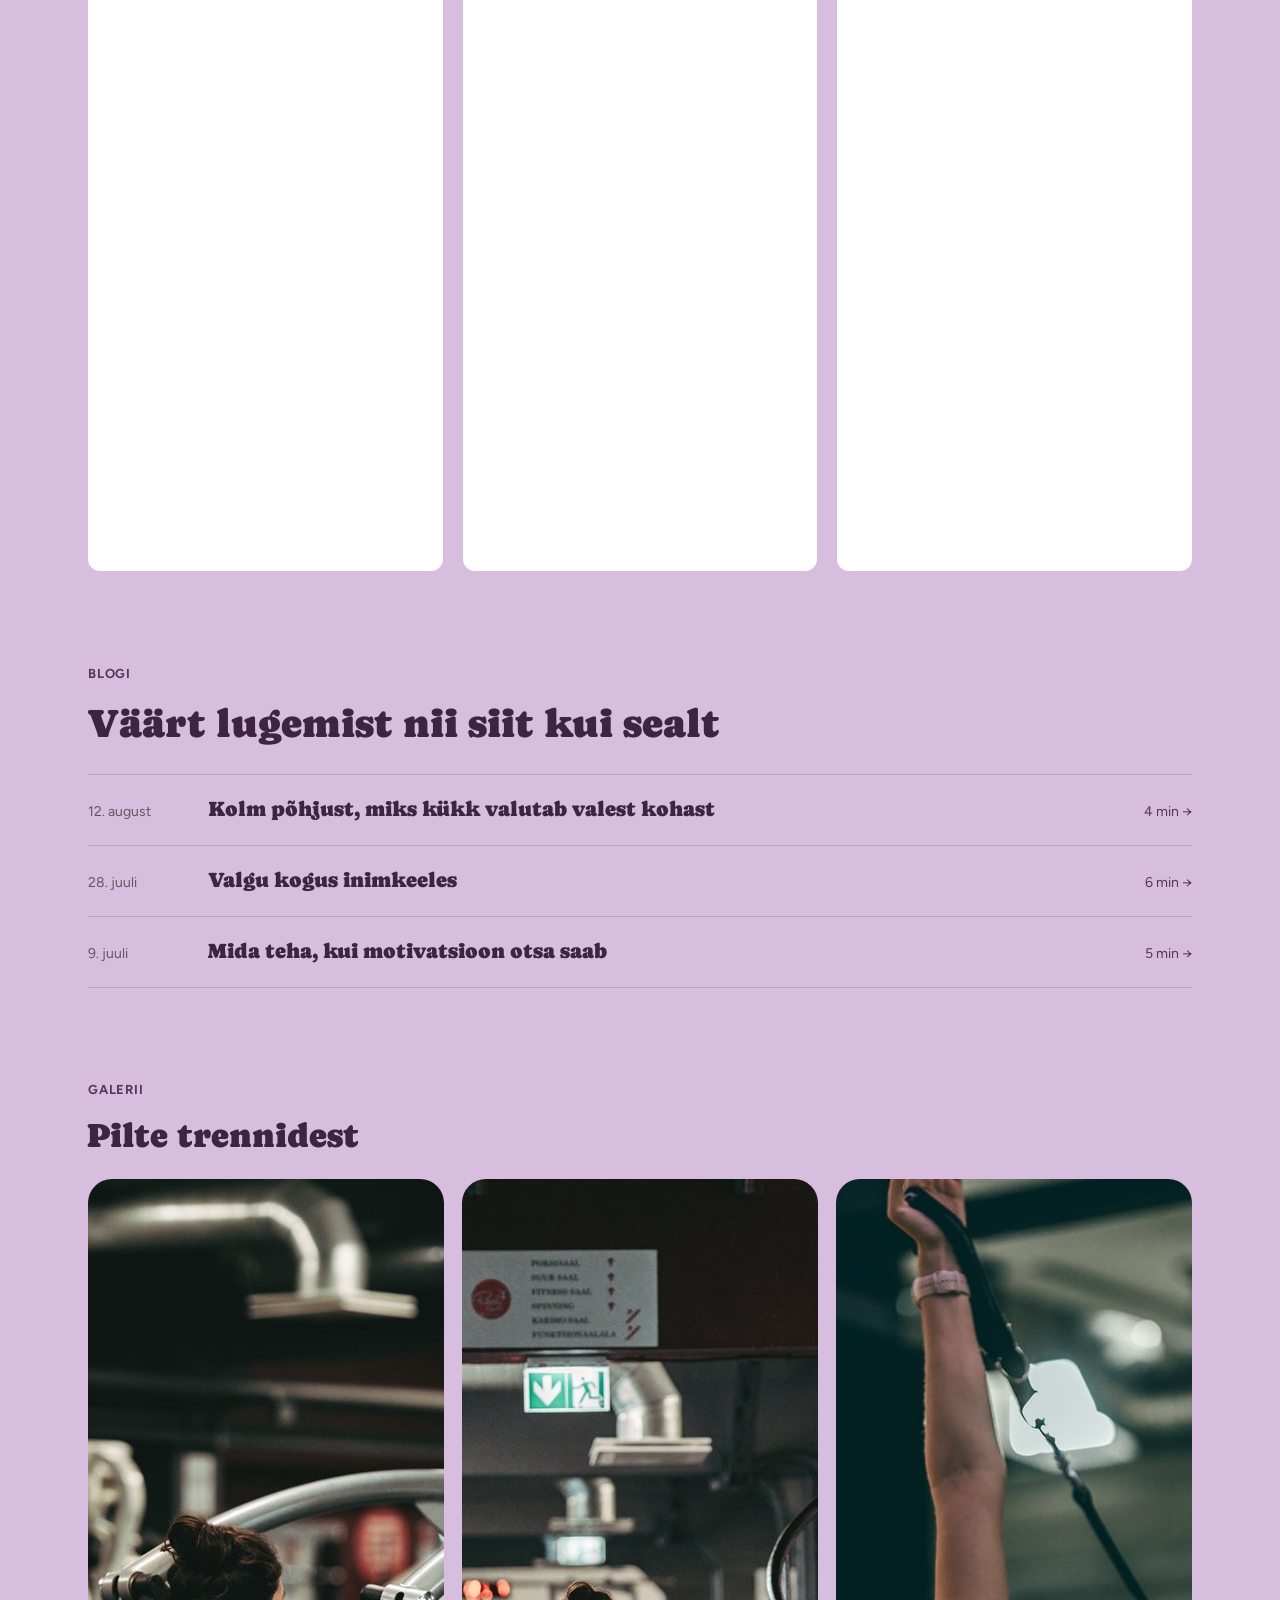
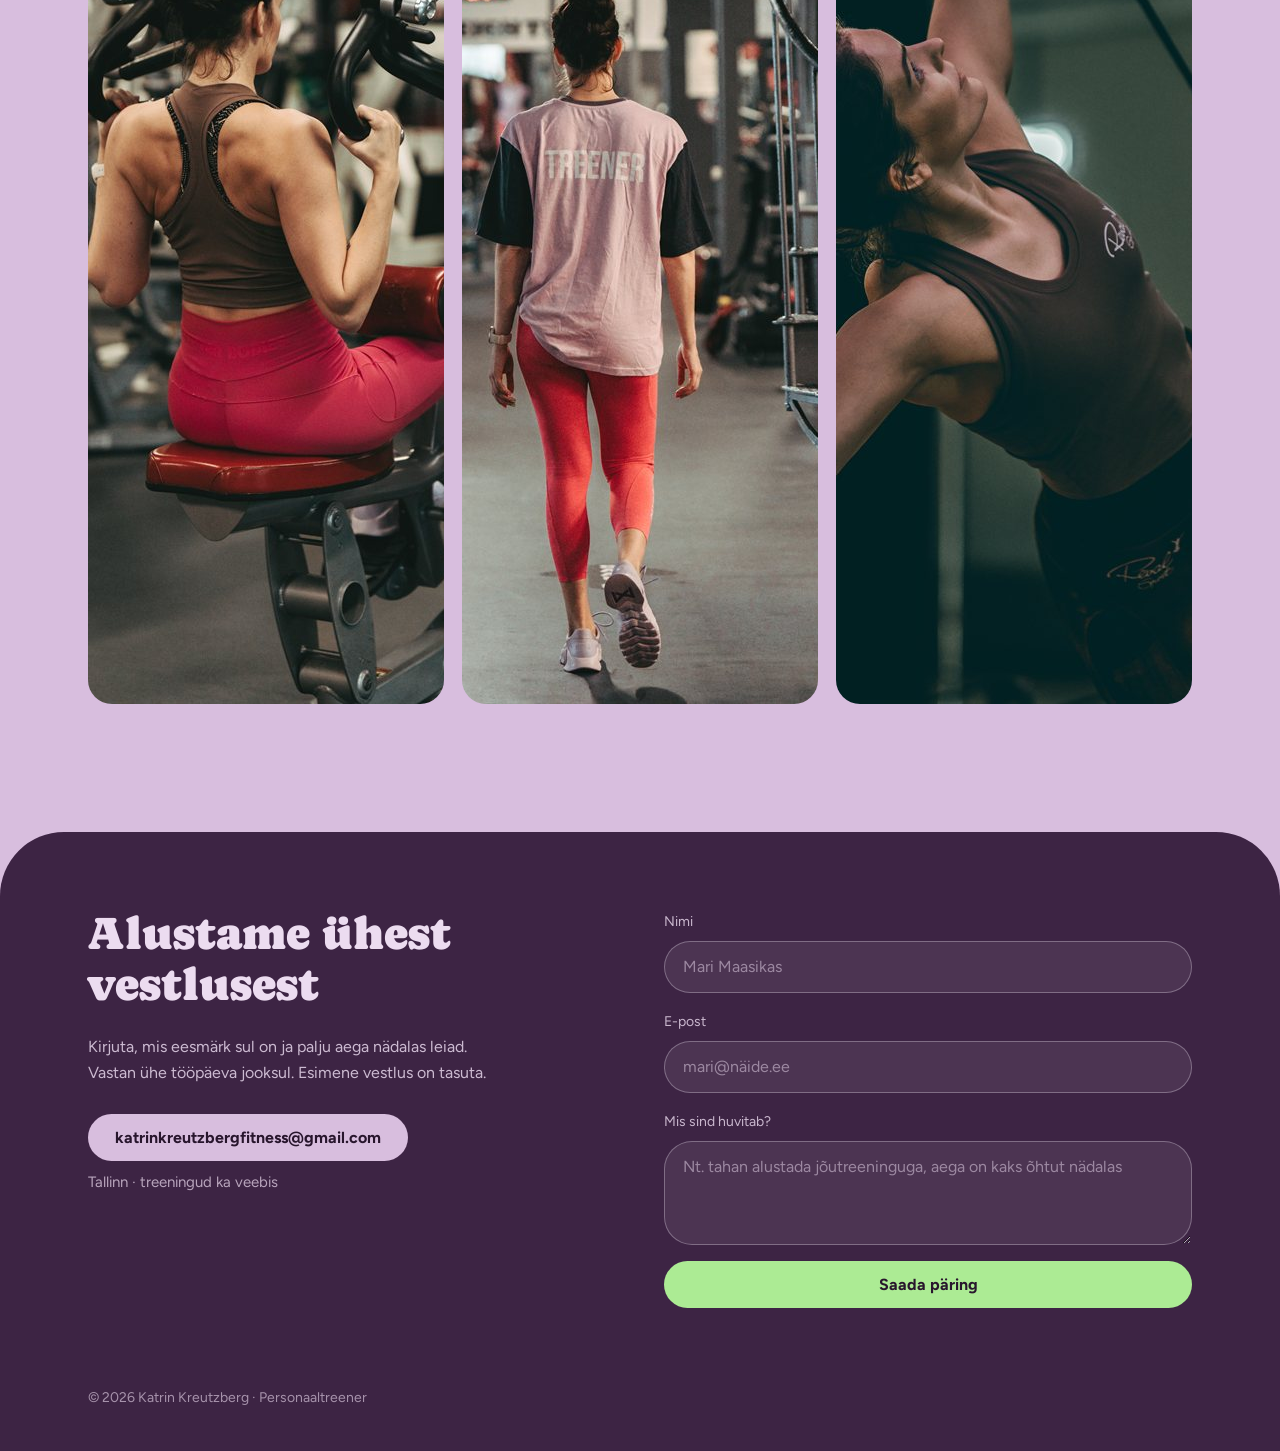
==== commit 2e091758: "Kolmandale kliendiloole Loe edasi rippmenuu Co-Authored-By: Claude Opus 5 <noreply@anthropic.com>" ====
--- a/index.html
+++ b/index.html
@@ -17,7 +17,7 @@
 <link rel="preconnect" href="https://fonts.googleapis.com">
 <link rel="preconnect" href="https://fonts.gstatic.com" crossorigin>
 <link href="https://fonts.googleapis.com/css2?family=Caprasimo&family=Figtree:wght@400;600;700&display=swap" rel="stylesheet">
-<link rel="stylesheet" href="style.css?v=136">
+<link rel="stylesheet" href="style.css?v=138">
 </head>
 <body>
 
@@ -515,7 +515,11 @@
         <cite>Carolin, 36</cite>
       </blockquote>
       <blockquote class="quote quote-3">
-        <p>„Pärast pikka pausi trennist sattusin tuttava soovitusel Reval Sporti ja valisin üsna juhuslikult endale treeneriks Katrini. Tagantjärele võin öelda, et see oli üks parimaid juhuseid sel hetkel. <strong>Katrin on nõudlik ja otsekohene, kuid samal ajal väga toetav, mõistev ja südamlik.</strong> Tema juhendamisel olen leidnud motivatsiooni järjepidevalt trennis käia ning isegi kehvemal päeval lahkun trennist alati parema tujuga. Hindan väga seda, et saan Katriniga alati aus olla — ta kuulab, mõistab ja innustab edasi liikuma ega mõista hukka, kui olen vahel rajalt kõrvale kaldunud. Katrinis on suurepäraselt ühendatud professionaalsus, empaatia ja oskus inimesi motiveerida. Soovitan teda südamest kõigile, kes otsivad treenerit, kes aitaks eesmärke saavutada toetaval ja motiveerival viisil.“</p>
+        <p>„Pärast pikka pausi trennist sattusin tuttava soovitusel Reval Sporti ja valisin üsna juhuslikult endale treeneriks Katrini. Tagantjärele võin öelda, et see oli üks parimaid juhuseid sel hetkel. <strong>Katrin on nõudlik ja otsekohene, kuid samal ajal väga toetav, mõistev ja südamlik.</strong></p>
+        <details class="readmore">
+          <summary></summary>
+          <p>Tema juhendamisel olen leidnud motivatsiooni järjepidevalt trennis käia ning isegi kehvemal päeval lahkun trennist alati parema tujuga. Hindan väga seda, et saan Katriniga alati aus olla — ta kuulab, mõistab ja innustab edasi liikuma ega mõista hukka, kui olen vahel rajalt kõrvale kaldunud. Katrinis on suurepäraselt ühendatud professionaalsus, empaatia ja oskus inimesi motiveerida. Soovitan teda südamest kõigile, kes otsivad treenerit, kes aitaks eesmärke saavutada toetaval ja motiveerival viisil.“</p>
+        </details>
         <cite>Kaie, 53</cite>
       </blockquote>
     </div>
--- a/style.css
+++ b/style.css
@@ -342,7 +342,17 @@
 .dark .input::placeholder { color: rgba(236, 220, 240, 0.5); }
 
 /* — kliendilood — */
-.quotes { display: grid; grid-template-columns: repeat(auto-fit, minmax(260px, 1fr)); gap: 20px; }
+.quotes { display: grid; grid-template-columns: repeat(auto-fit, minmax(260px, 1fr)); gap: 20px; align-items: stretch; }
+.readmore summary {
+  display: inline-block; margin-top: 12px; cursor: pointer; list-style: none;
+  font-weight: 700; font-size: 14px; color: var(--plum-700);
+  text-decoration: underline; text-underline-offset: 3px;
+}
+.readmore summary::-webkit-details-marker { display: none; }
+.readmore summary::after { content: "Loe edasi →"; }
+.readmore[open] summary::after { content: "Näita vähem ↑"; }
+.readmore summary:hover { color: var(--plum-900); }
+.readmore p { margin-top: 12px; }
 .quote { border-radius: 40px; padding: 32px; }
 .quote p { font-size: 16px; line-height: 24px; font-weight: 400; color: var(--plum-800); }
 .quote cite { display: block; margin-top: 20px; font-size: 14px; font-style: normal; color: color-mix(in srgb, var(--plum-800) 75%, transparent); }
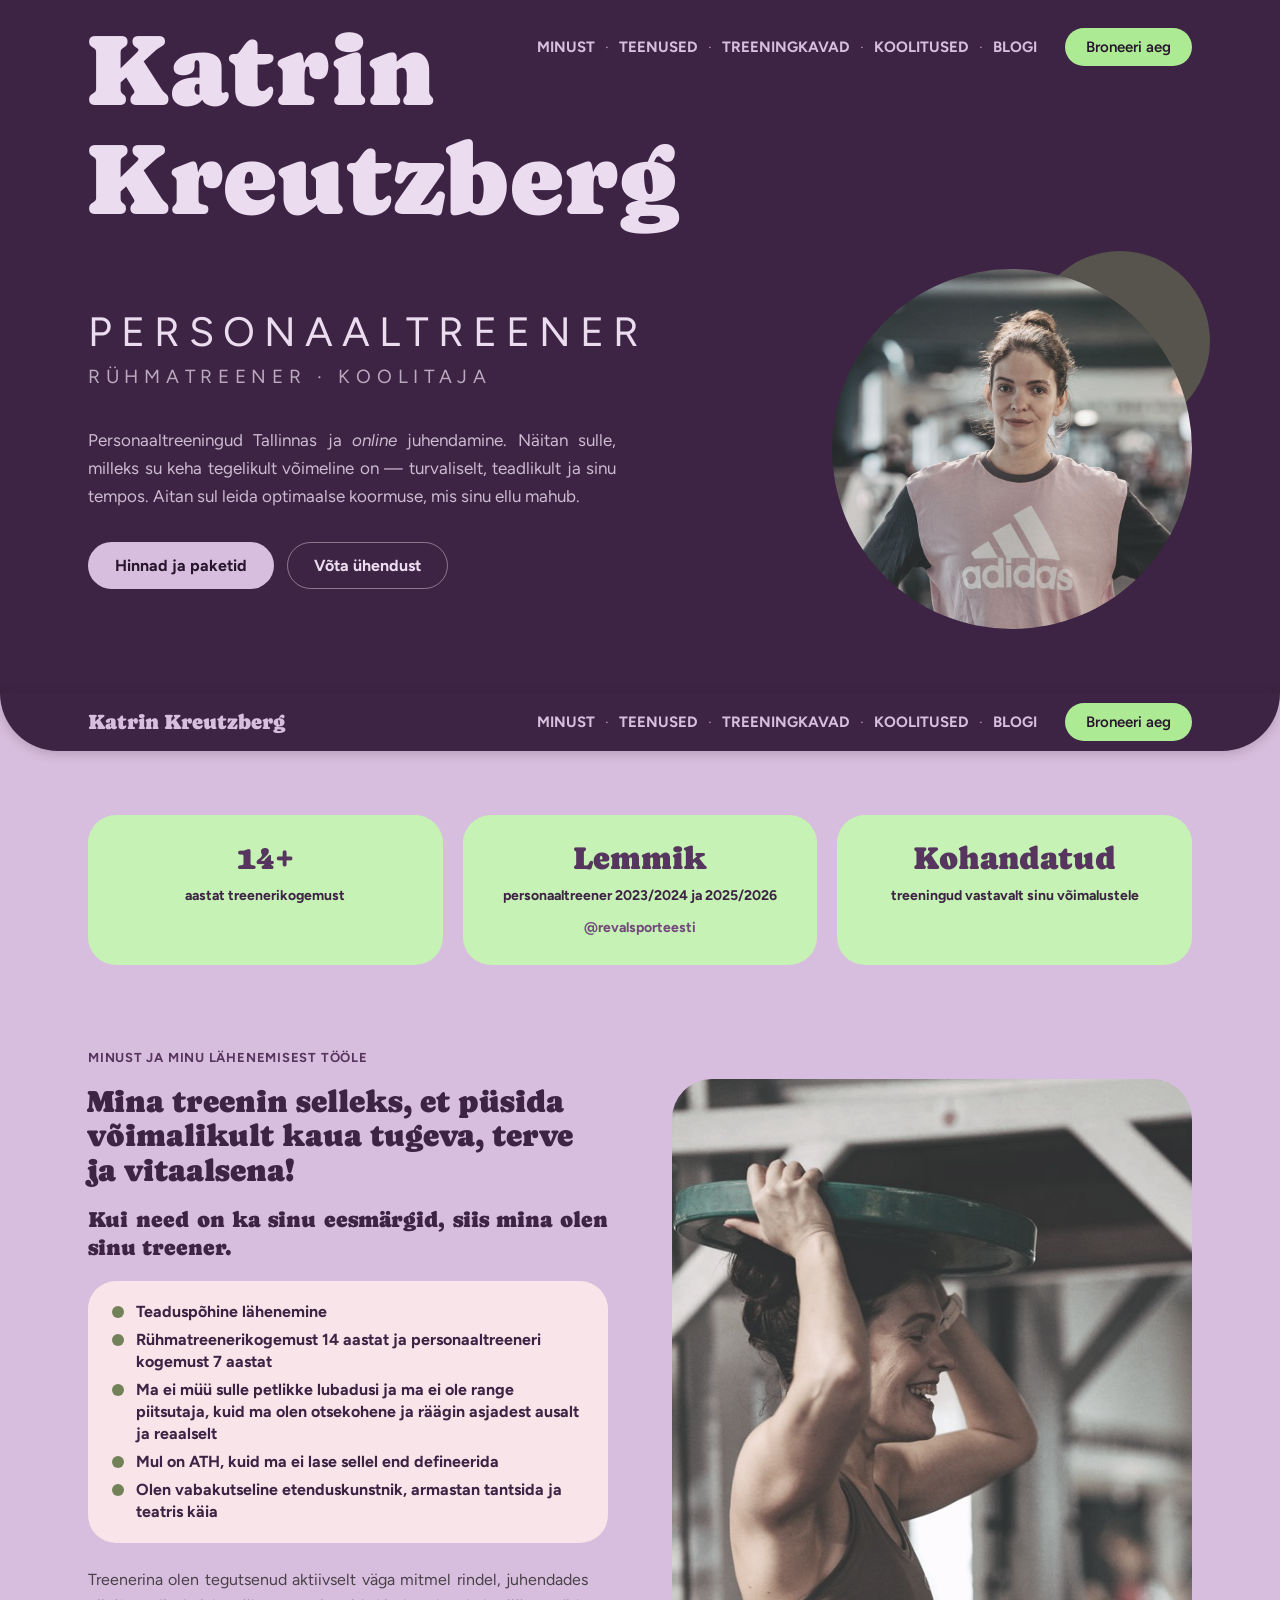
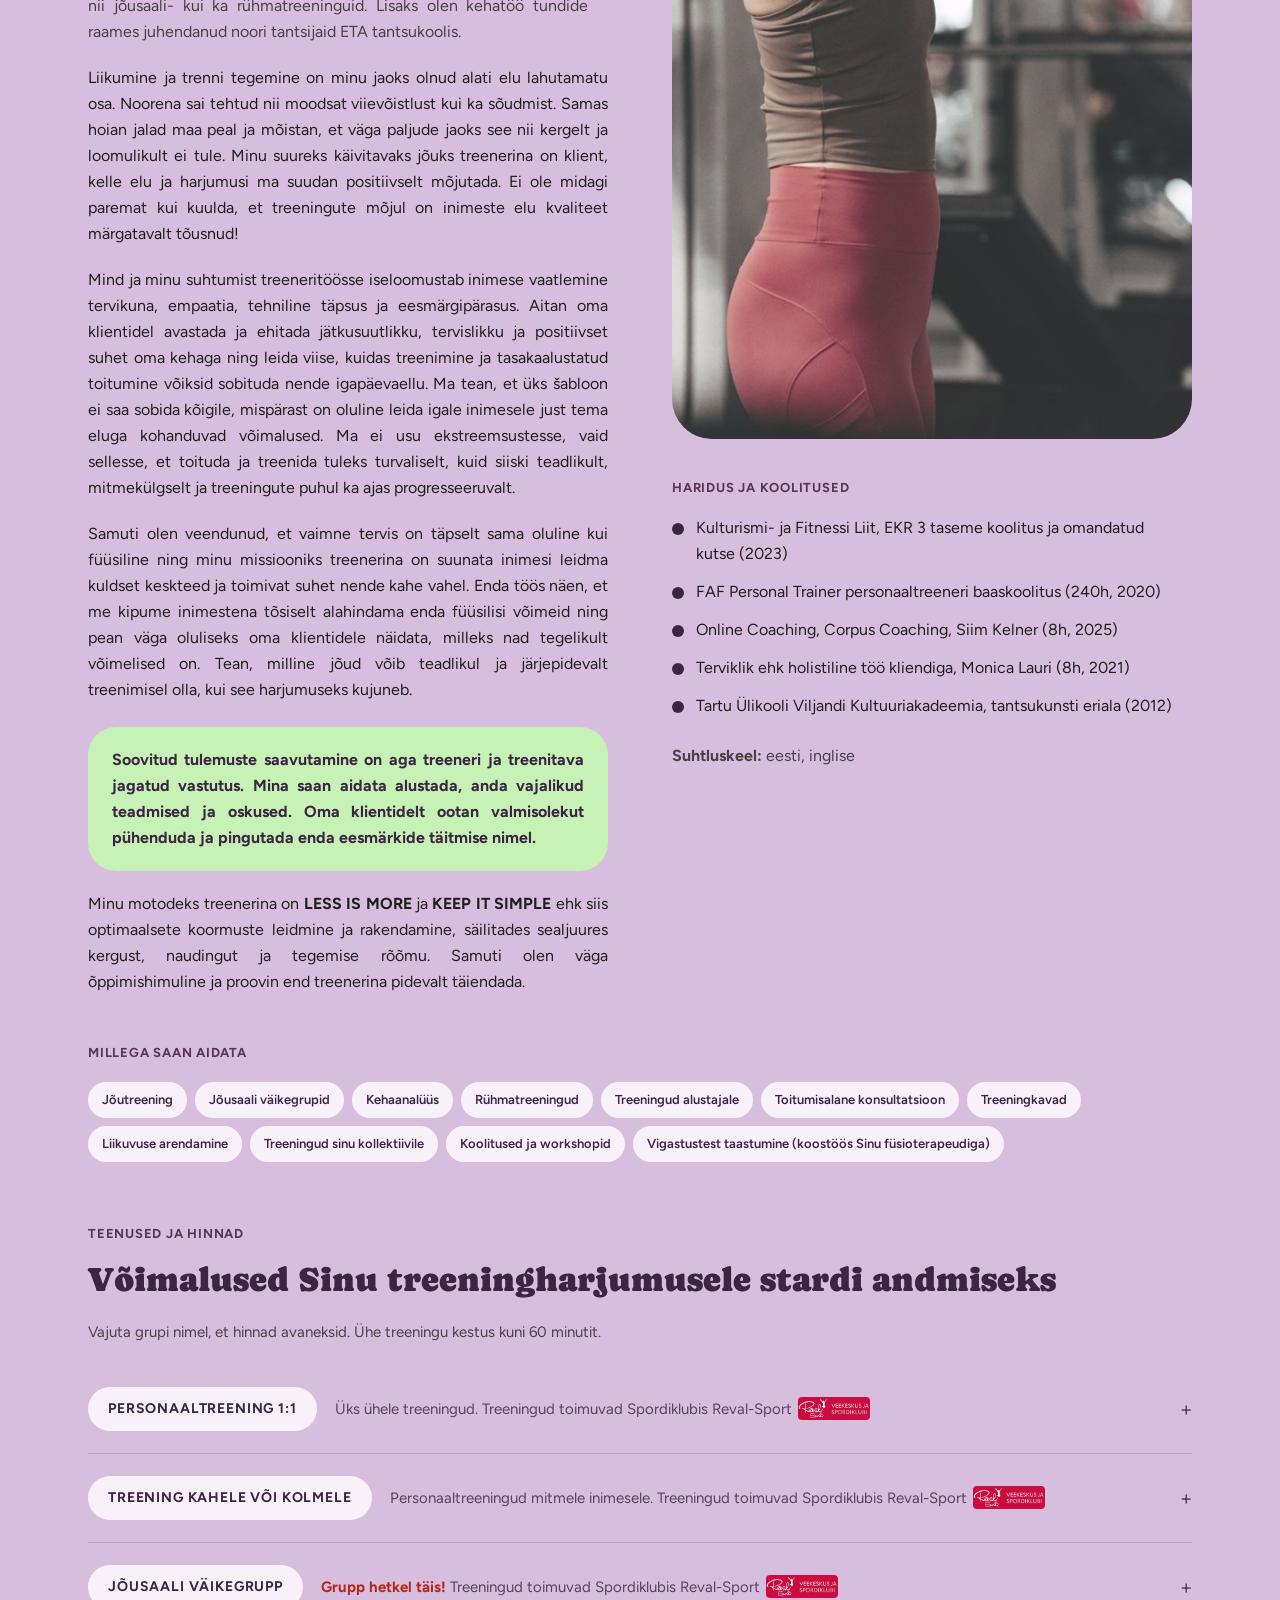
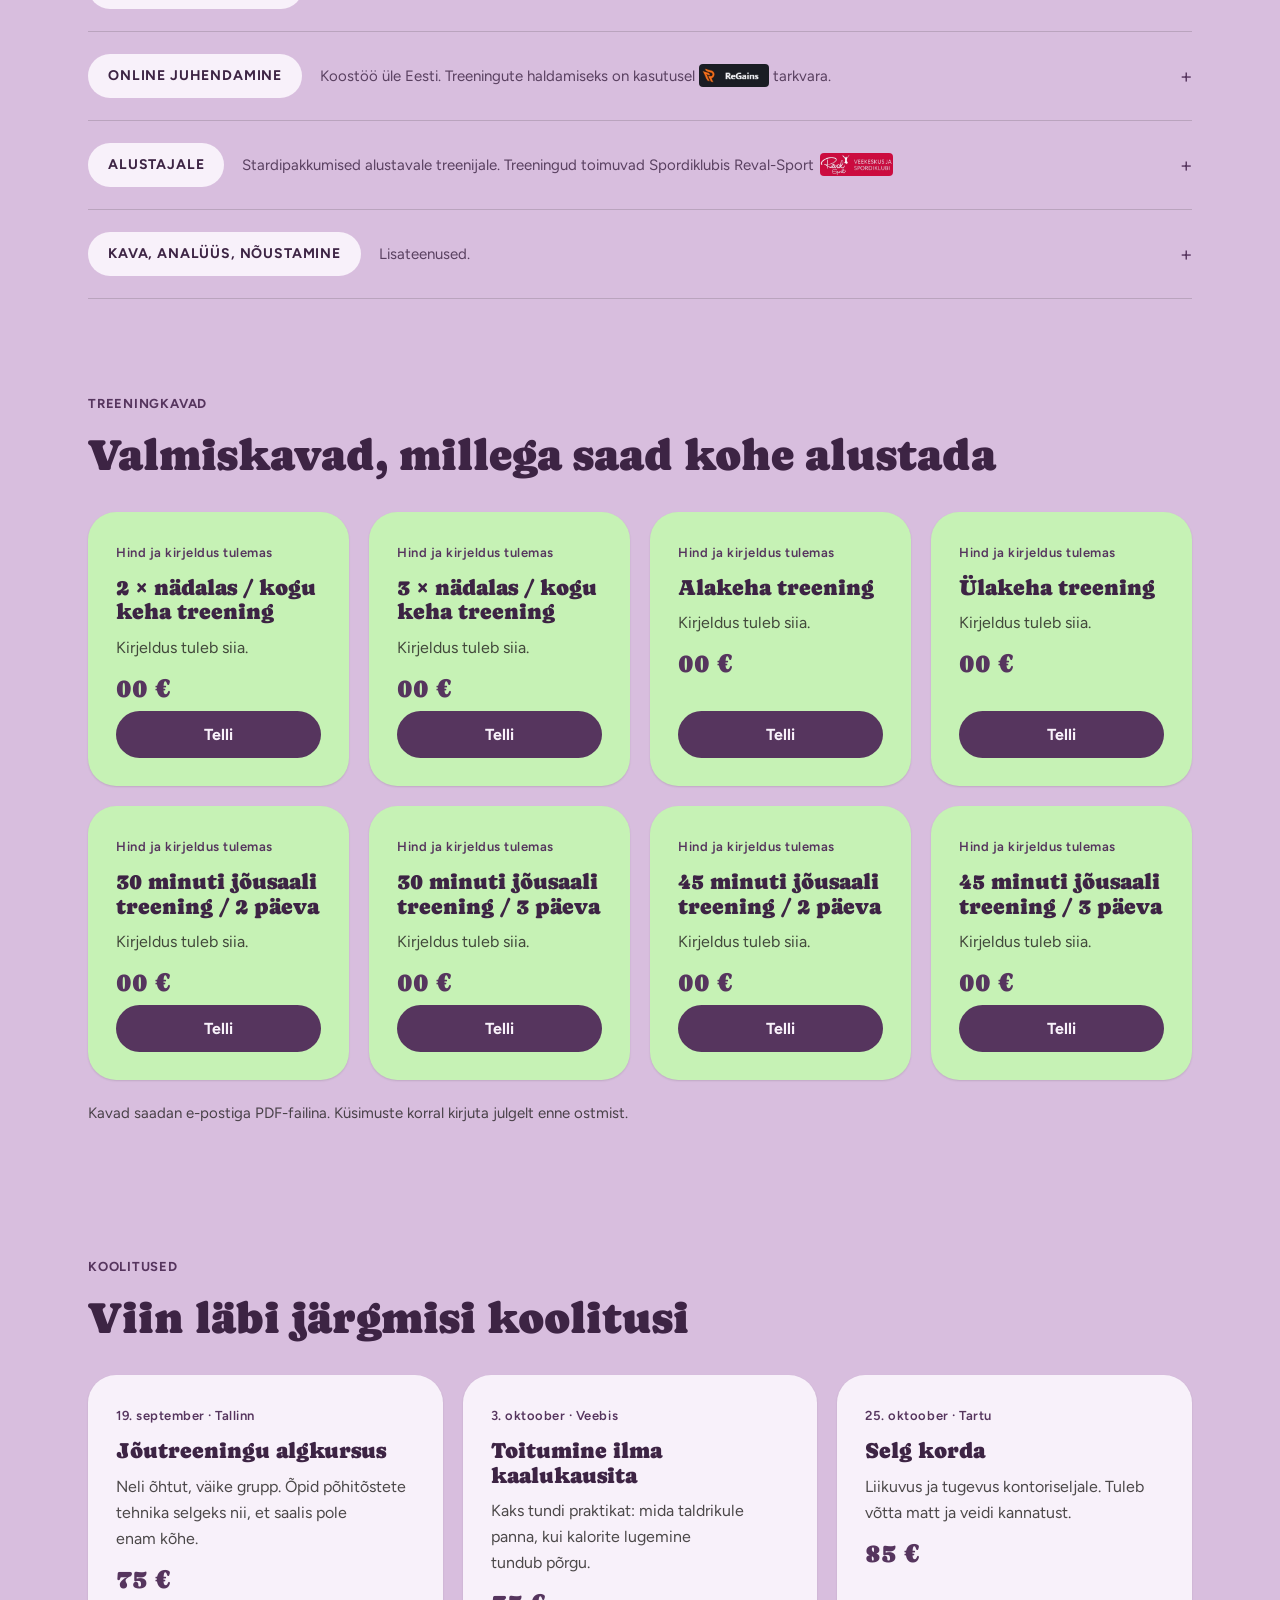
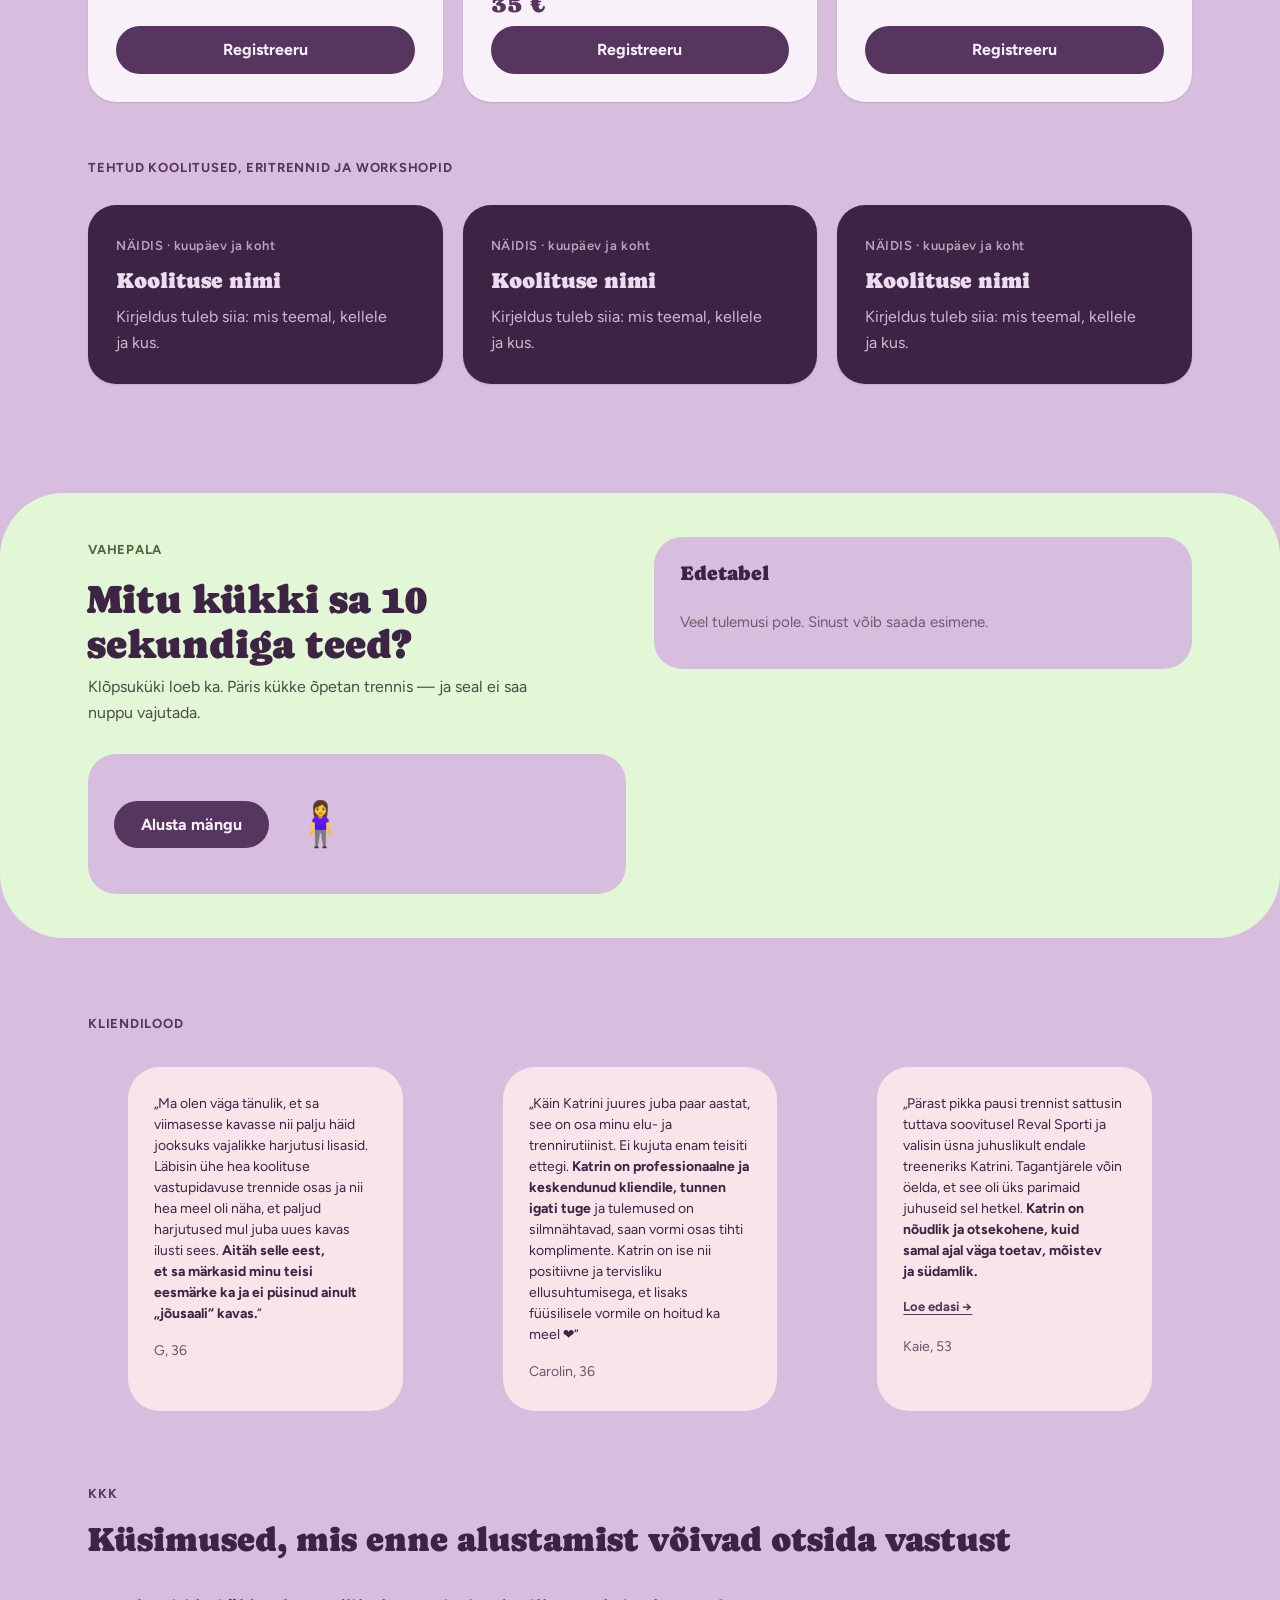
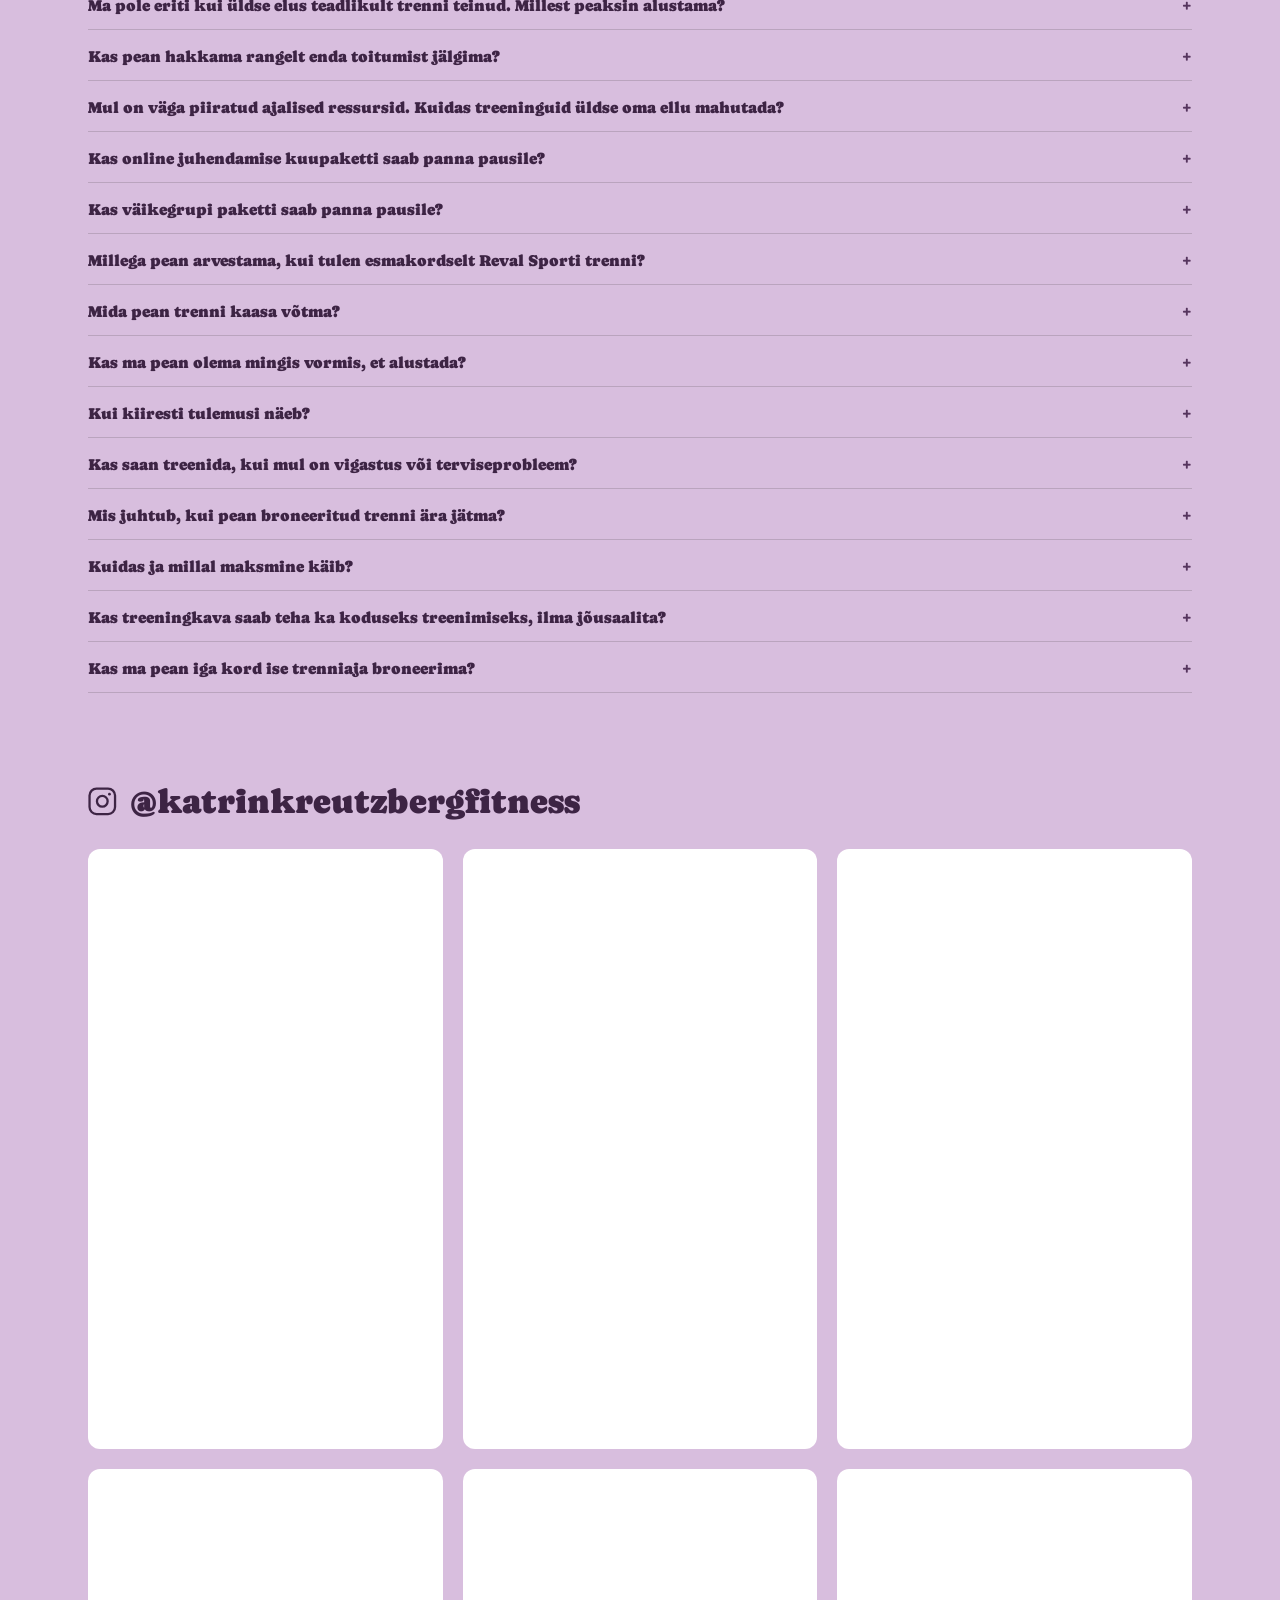
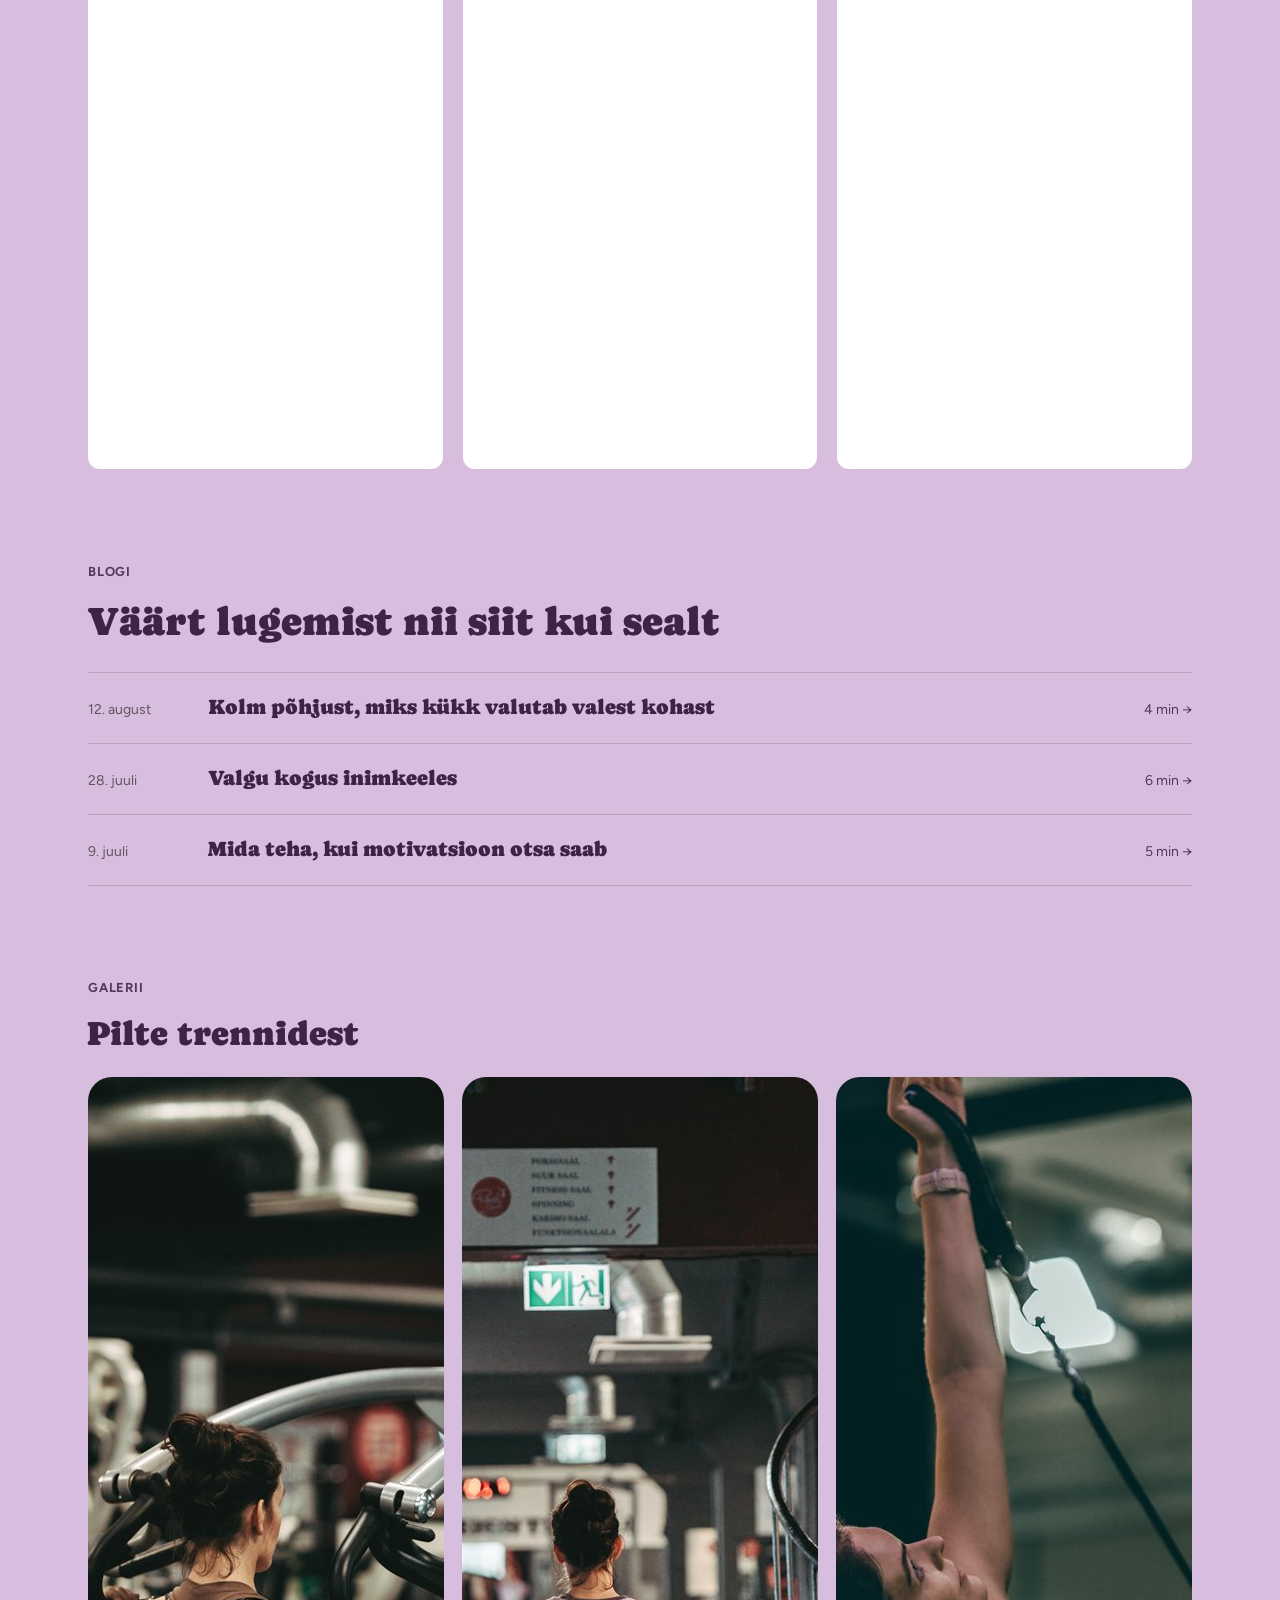
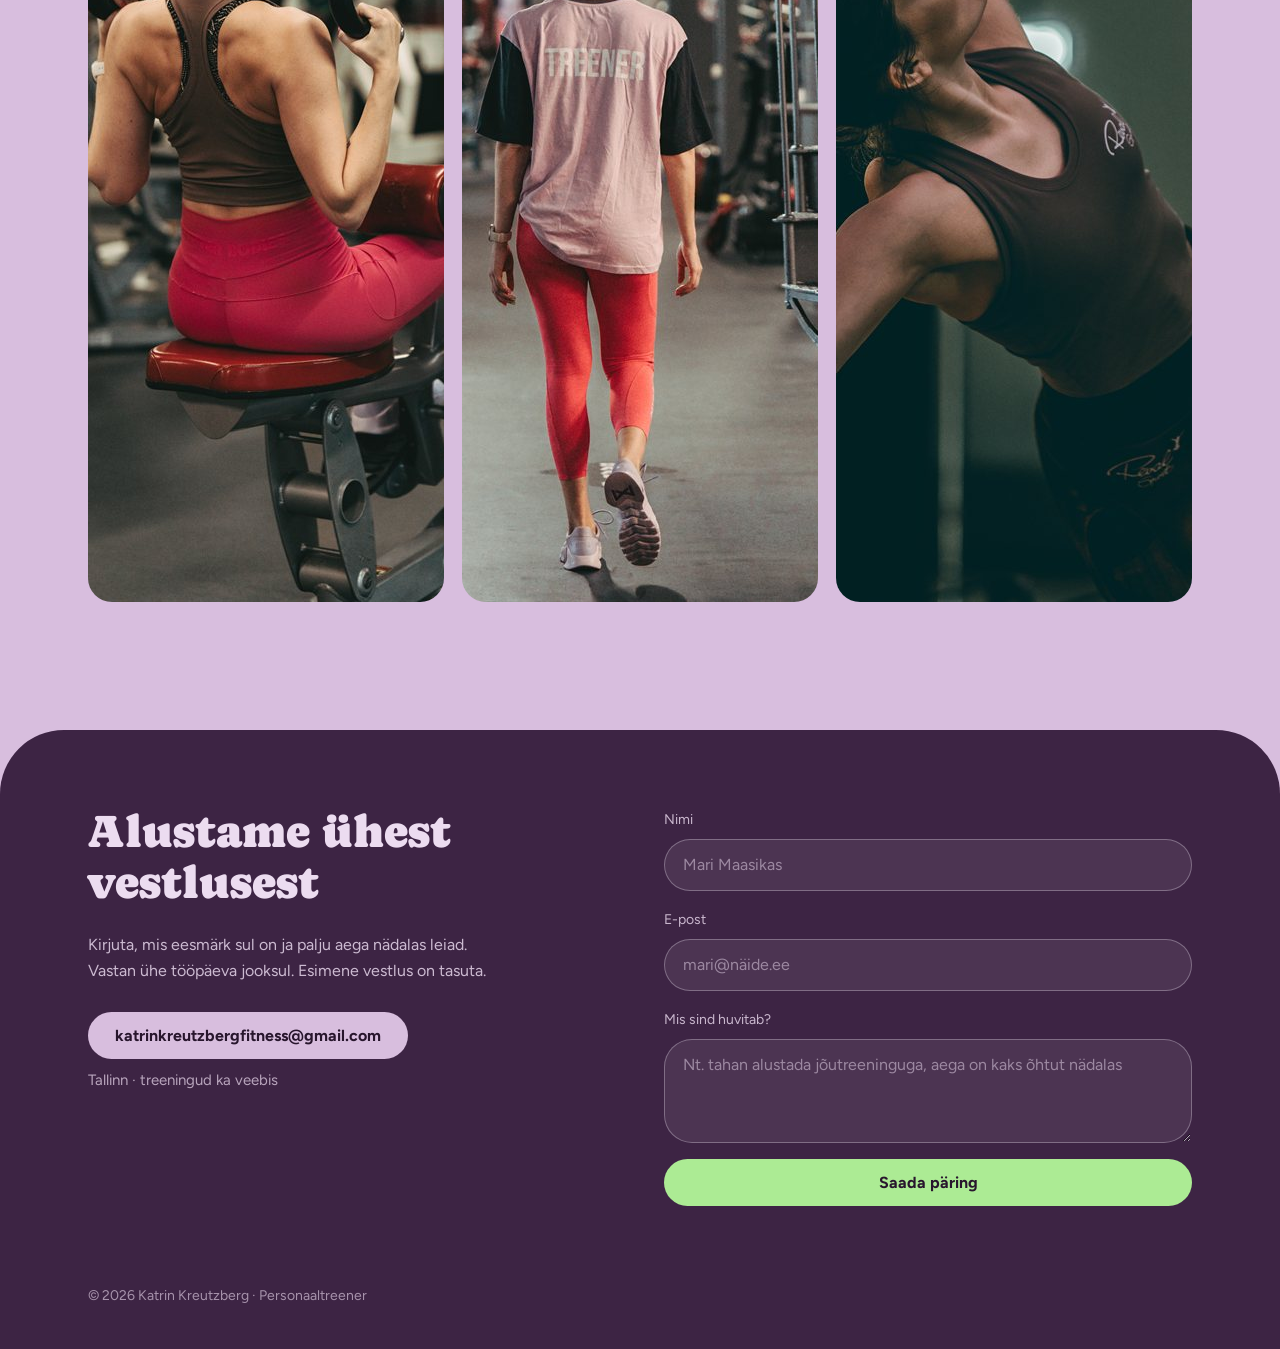
==== commit 8ad1c8ed: "Merge branch 'main' into staging" ====
--- a/index.html
+++ b/index.html
@@ -17,7 +17,7 @@
 <link rel="preconnect" href="https://fonts.googleapis.com">
 <link rel="preconnect" href="https://fonts.gstatic.com" crossorigin>
 <link href="https://fonts.googleapis.com/css2?family=Caprasimo&family=Figtree:wght@400;600;700&display=swap" rel="stylesheet">
-<link rel="stylesheet" href="style.css?v=138">
+<link rel="stylesheet" href="style.css?v=139">
 </head>
 <body>
 
--- a/style.css
+++ b/style.css
@@ -345,7 +345,7 @@
 .quotes { display: grid; grid-template-columns: repeat(auto-fit, minmax(260px, 1fr)); gap: 20px; align-items: stretch; }
 .readmore summary {
   display: inline-block; margin-top: 12px; cursor: pointer; list-style: none;
-  font-weight: 700; font-size: 14px; color: var(--plum-700);
+  font-weight: 700; font-size: 13px; color: var(--plum-700);
   text-decoration: underline; text-underline-offset: 3px;
 }
 .readmore summary::-webkit-details-marker { display: none; }
@@ -353,9 +353,9 @@
 .readmore[open] summary::after { content: "Näita vähem ↑"; }
 .readmore summary:hover { color: var(--plum-900); }
 .readmore p { margin-top: 12px; }
-.quote { border-radius: 40px; padding: 32px; }
-.quote p { font-size: 16px; line-height: 24px; font-weight: 400; color: var(--plum-800); }
-.quote cite { display: block; margin-top: 20px; font-size: 14px; font-style: normal; color: color-mix(in srgb, var(--plum-800) 75%, transparent); }
+.quote { border-radius: 32px; padding: 26px; }
+.quote p { font-size: 14px; line-height: 21px; font-weight: 400; color: var(--plum-800); }
+.quote cite { display: block; margin-top: 14px; font-size: 14px; font-style: normal; color: color-mix(in srgb, var(--plum-800) 75%, transparent); }
 .quote-1 { background: var(--pink); }
 .quote-2 { background: var(--pink); }
 .quote-3 { background: var(--pink); }
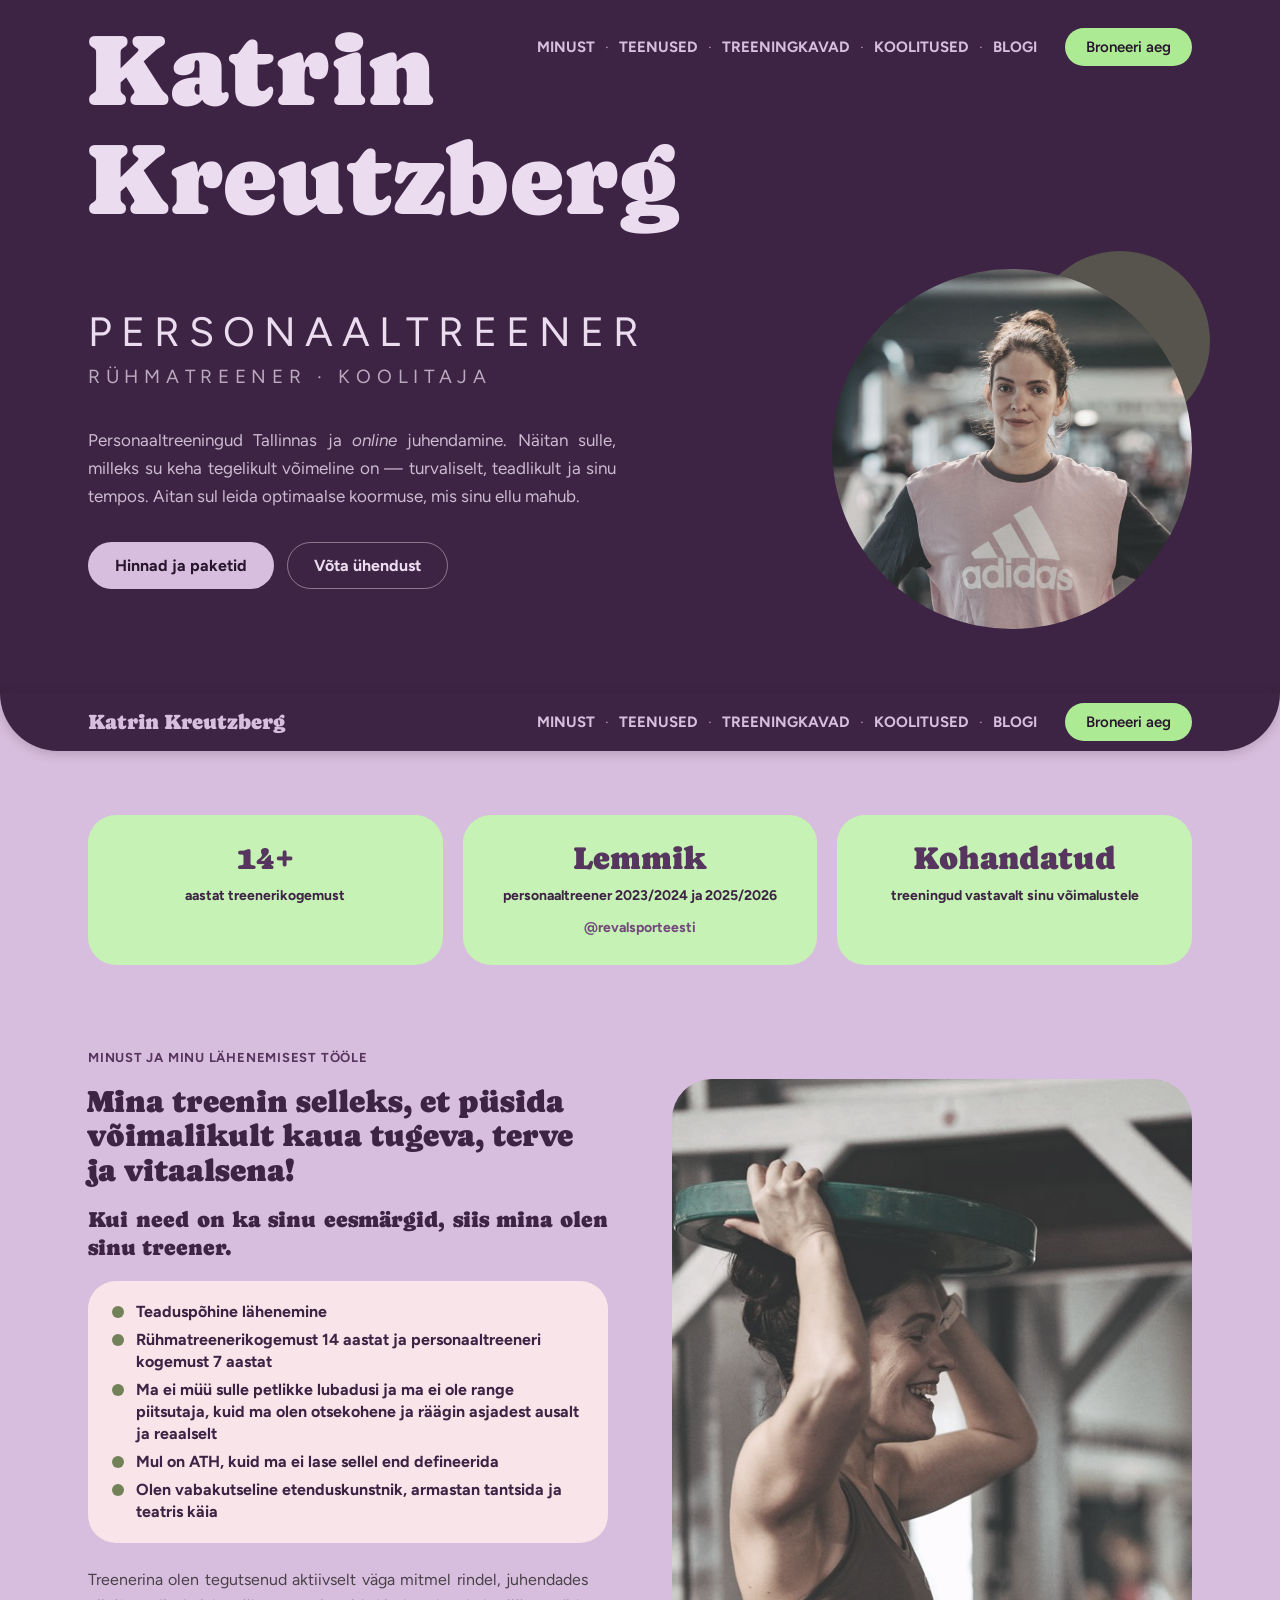
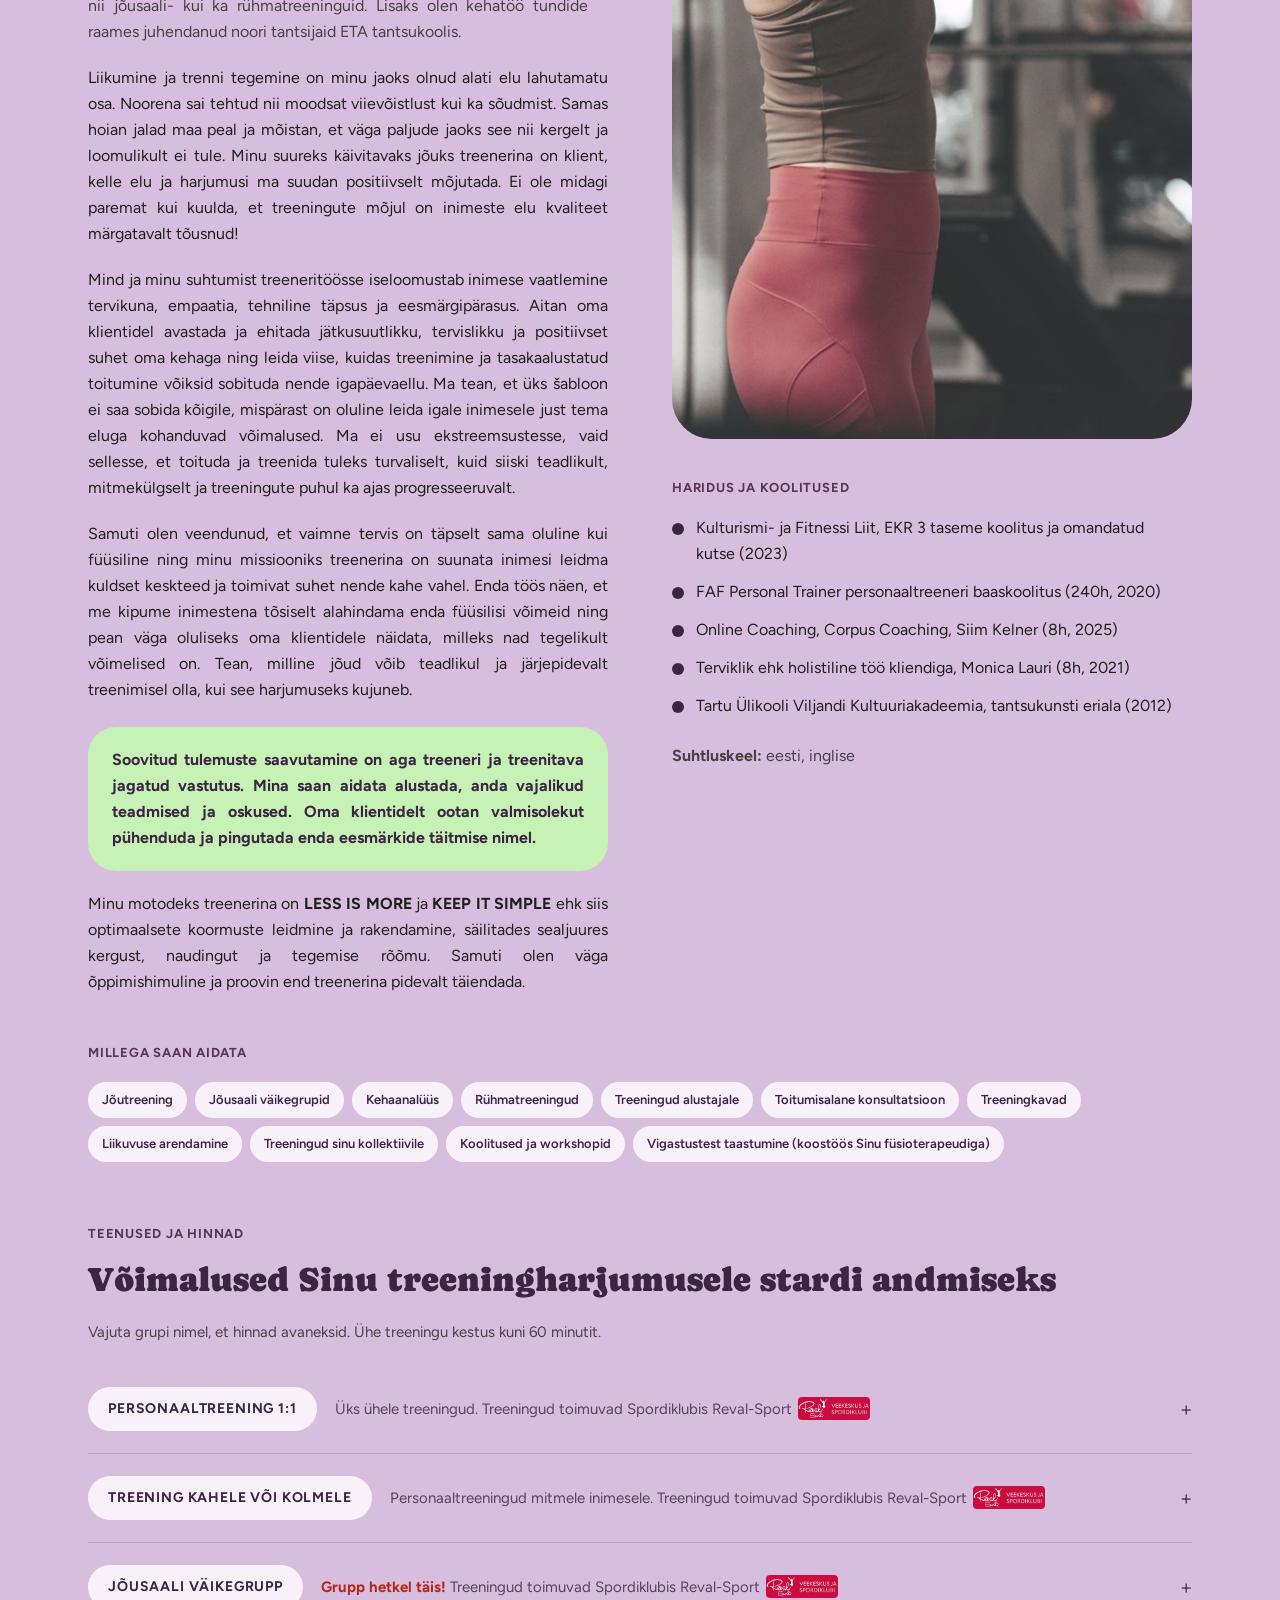
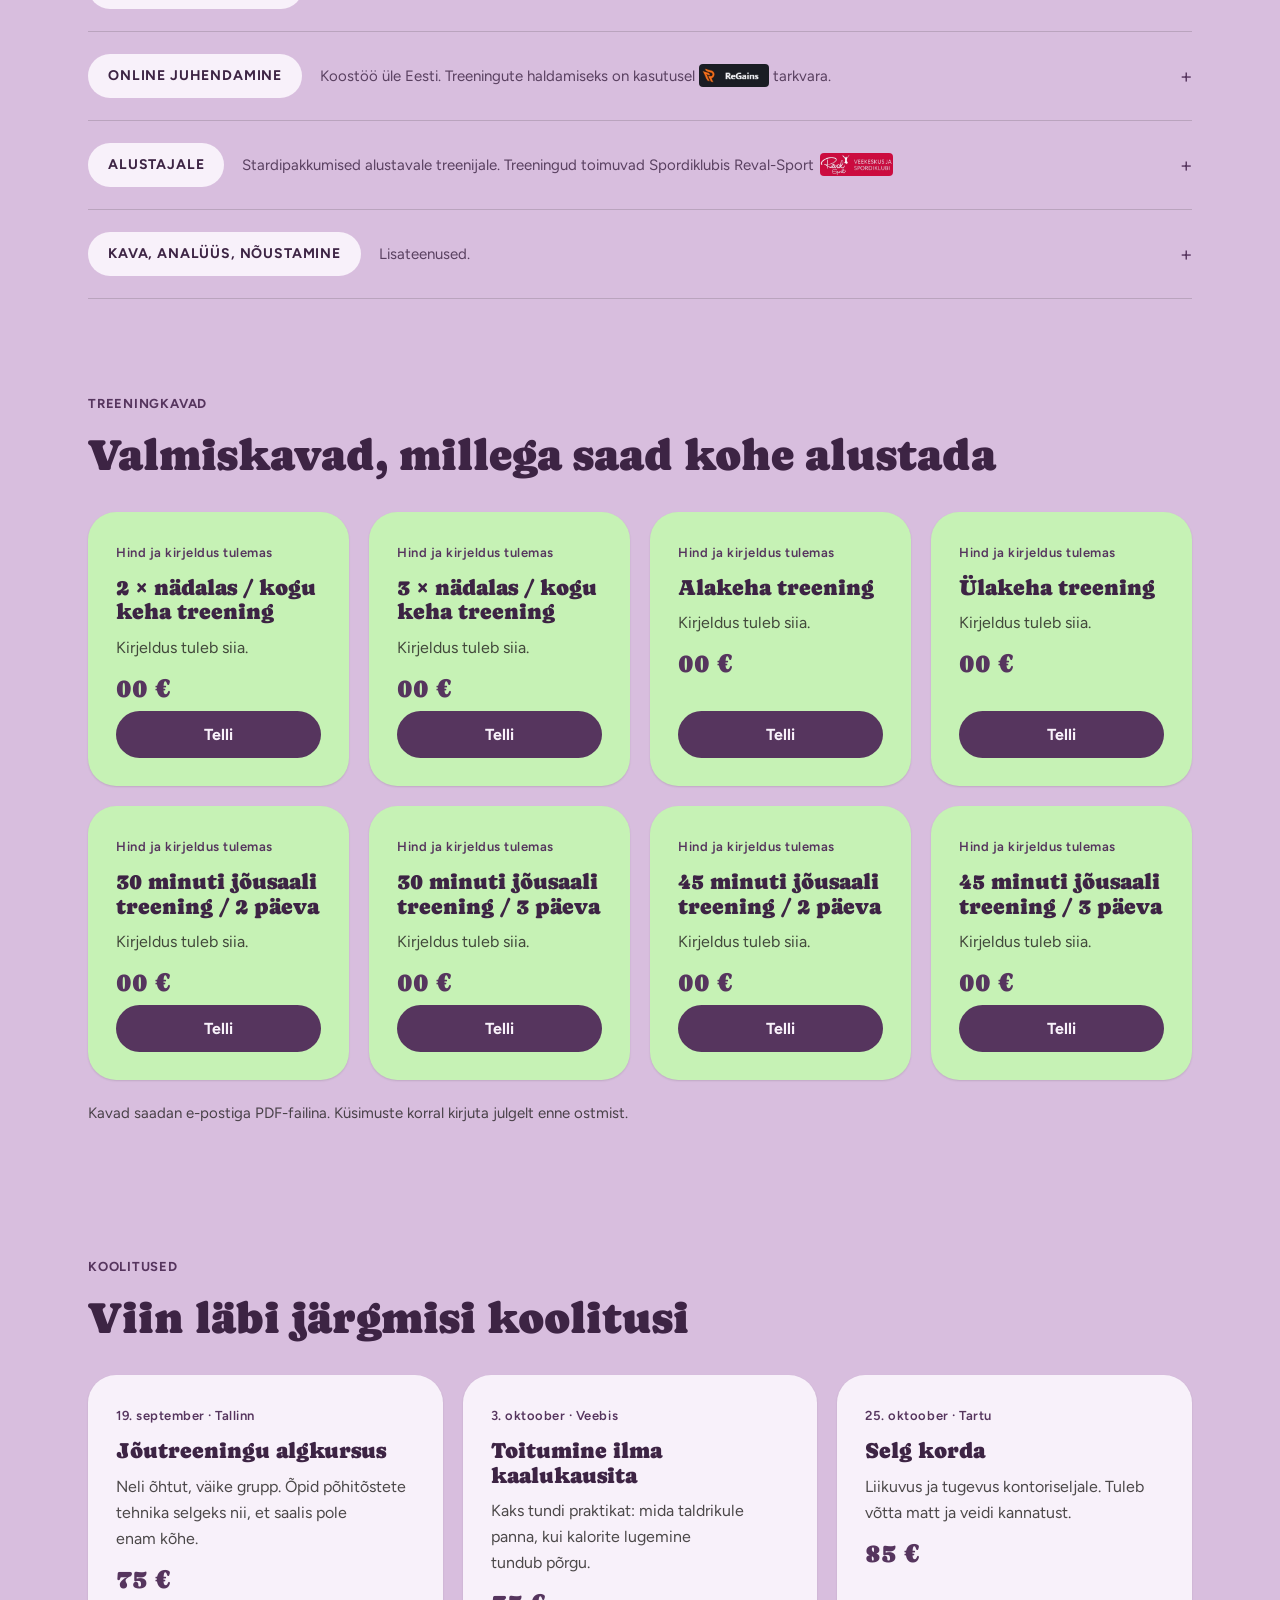
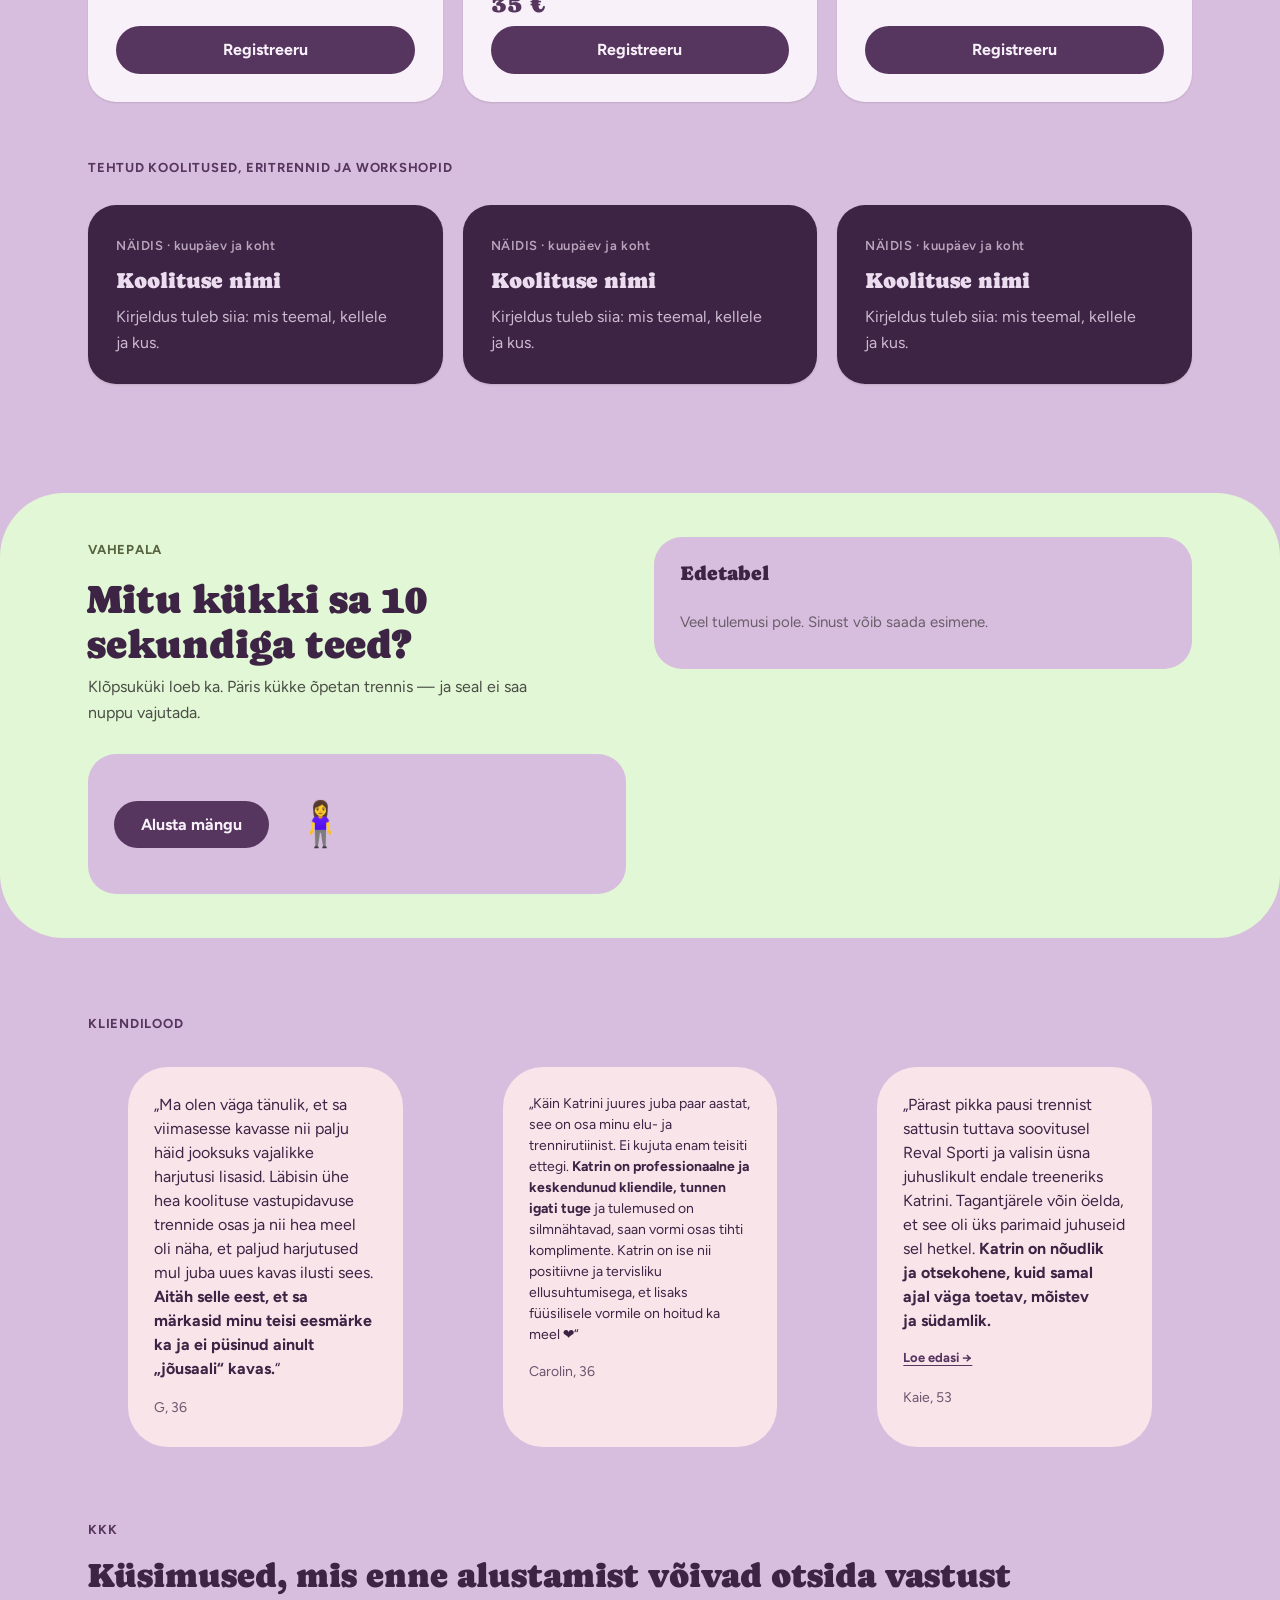
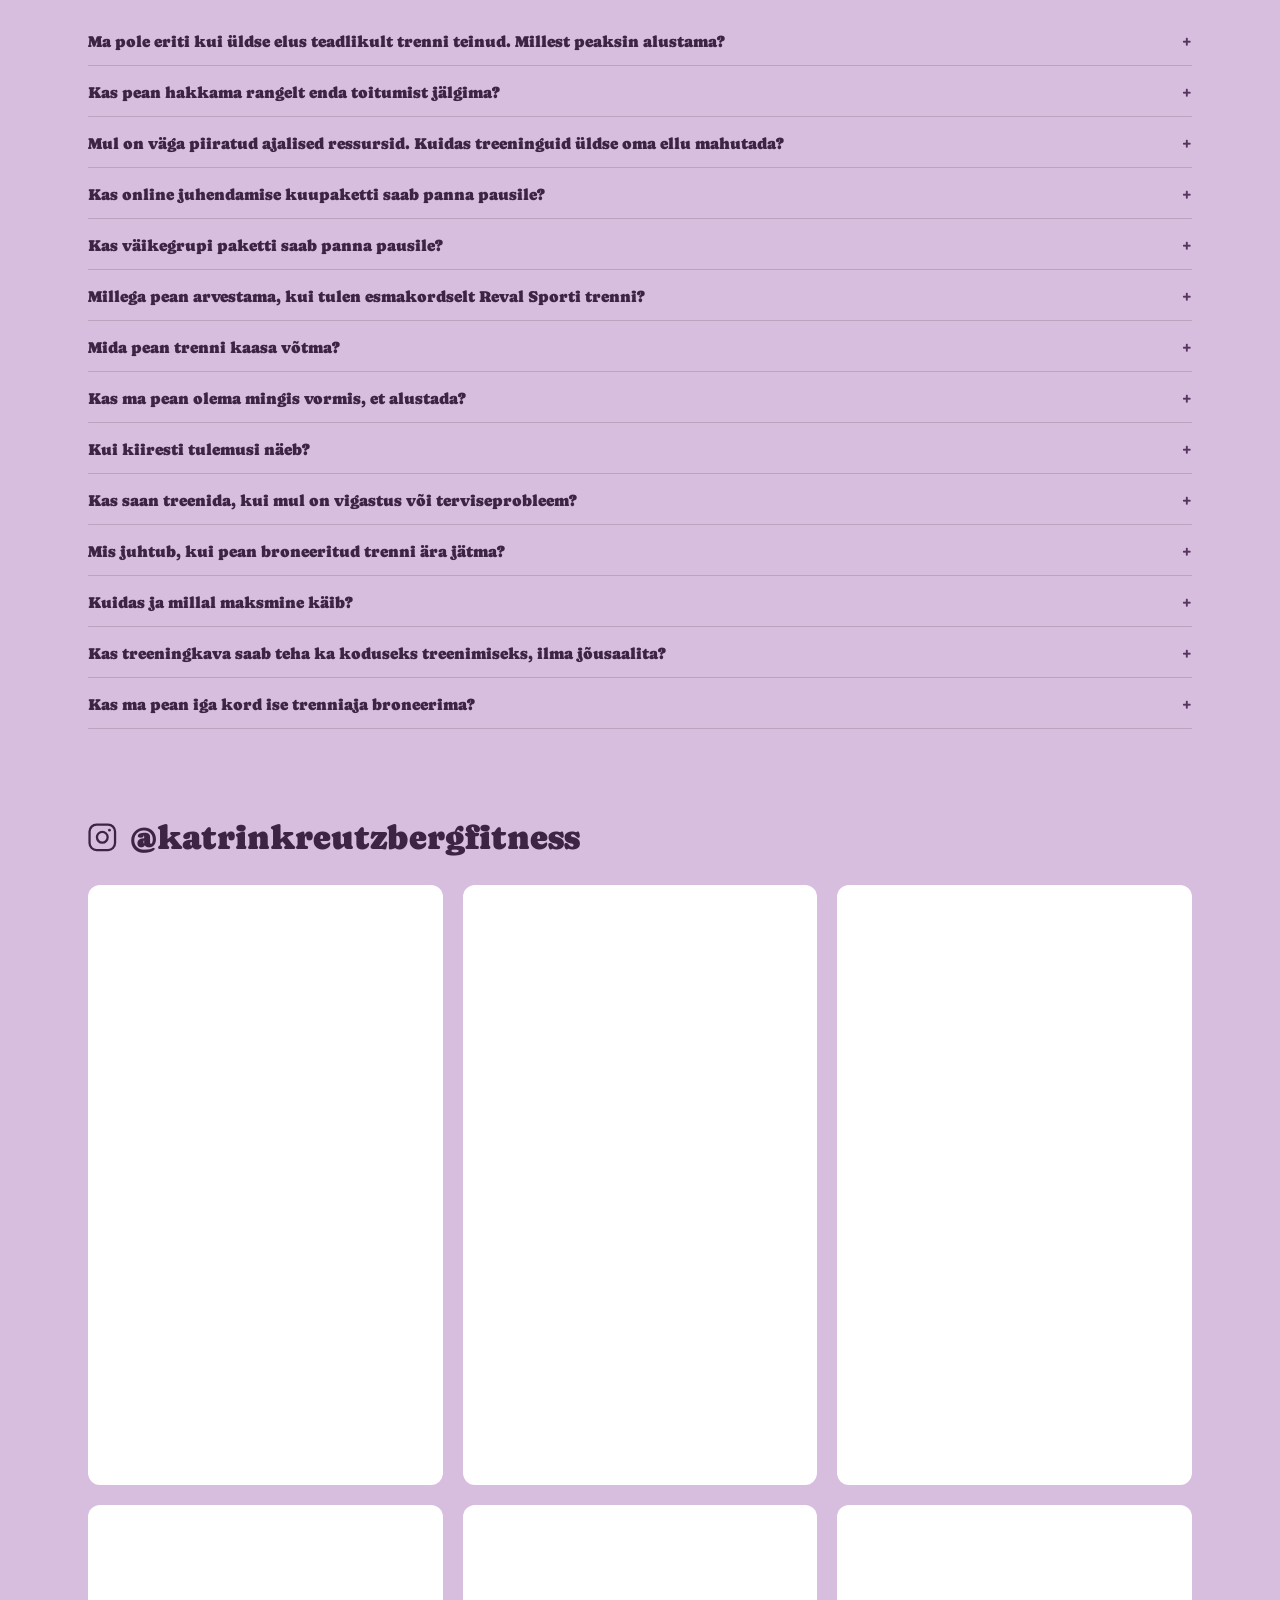
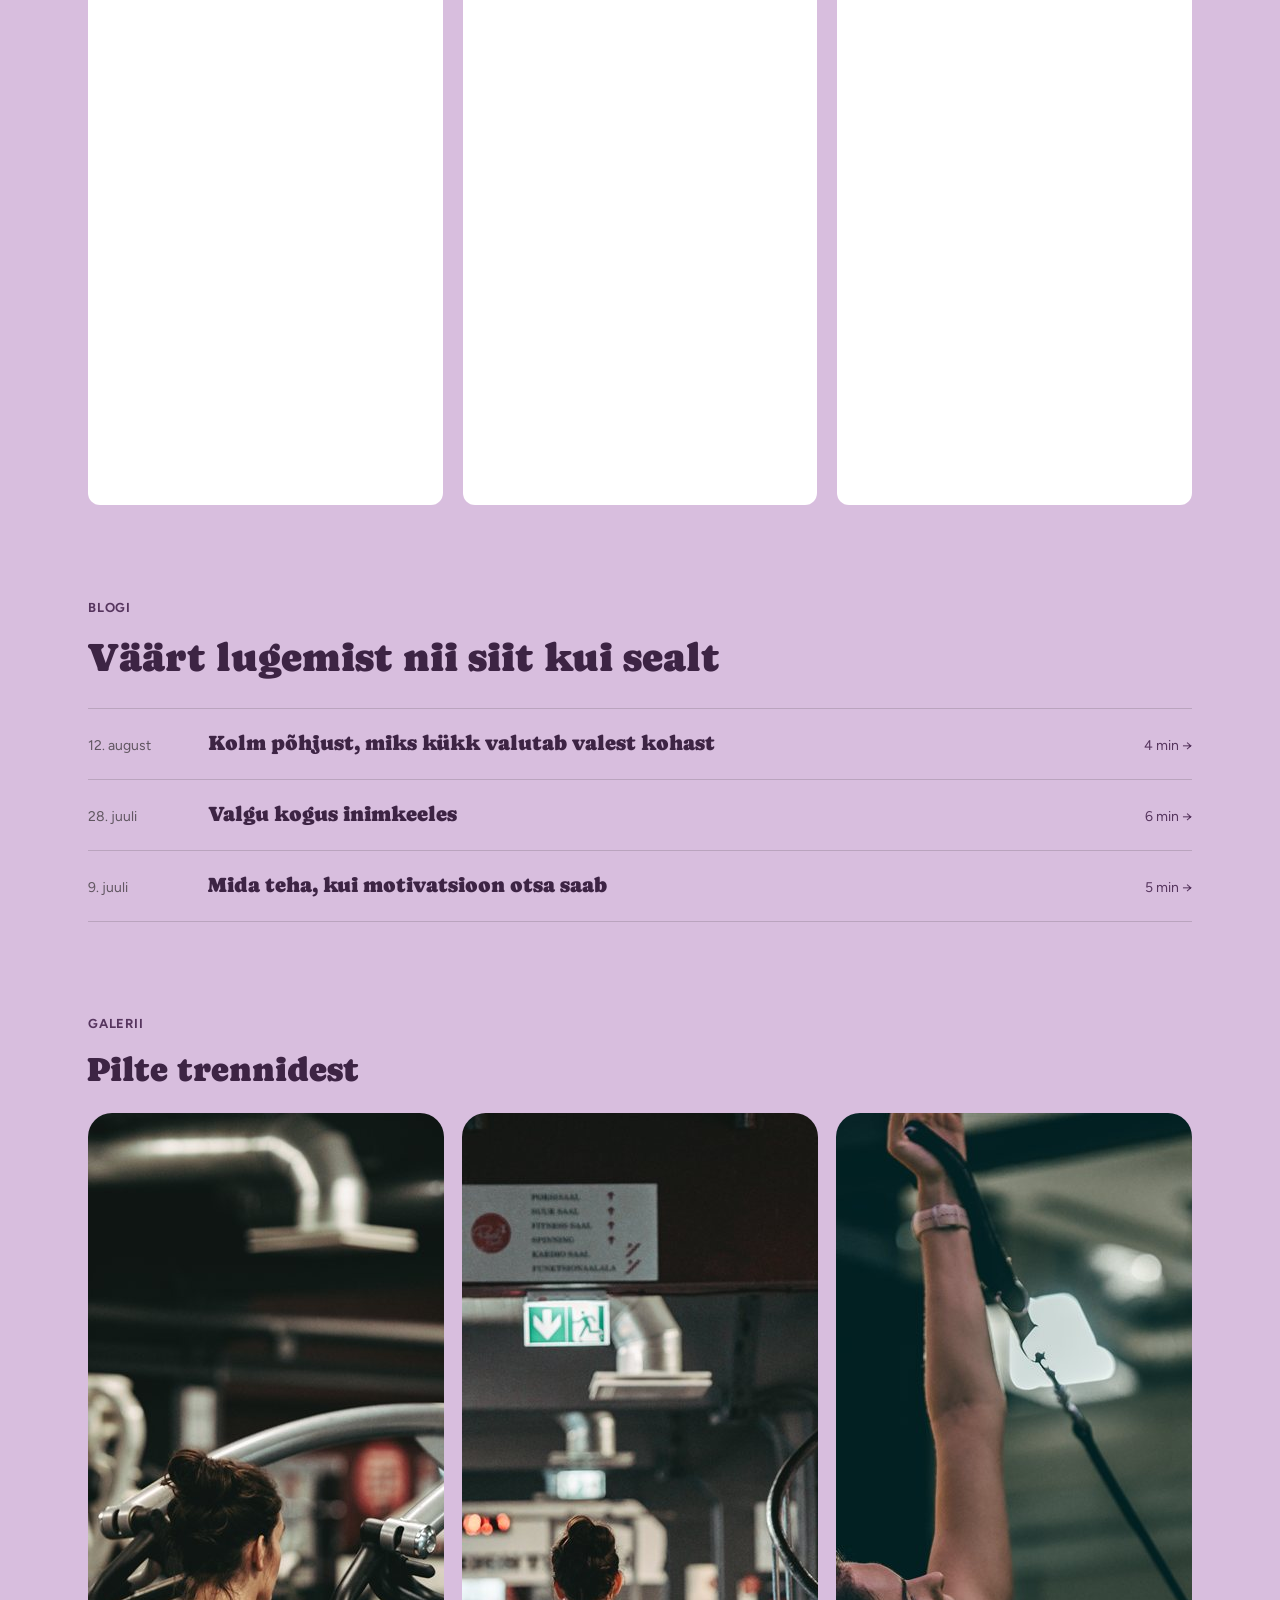
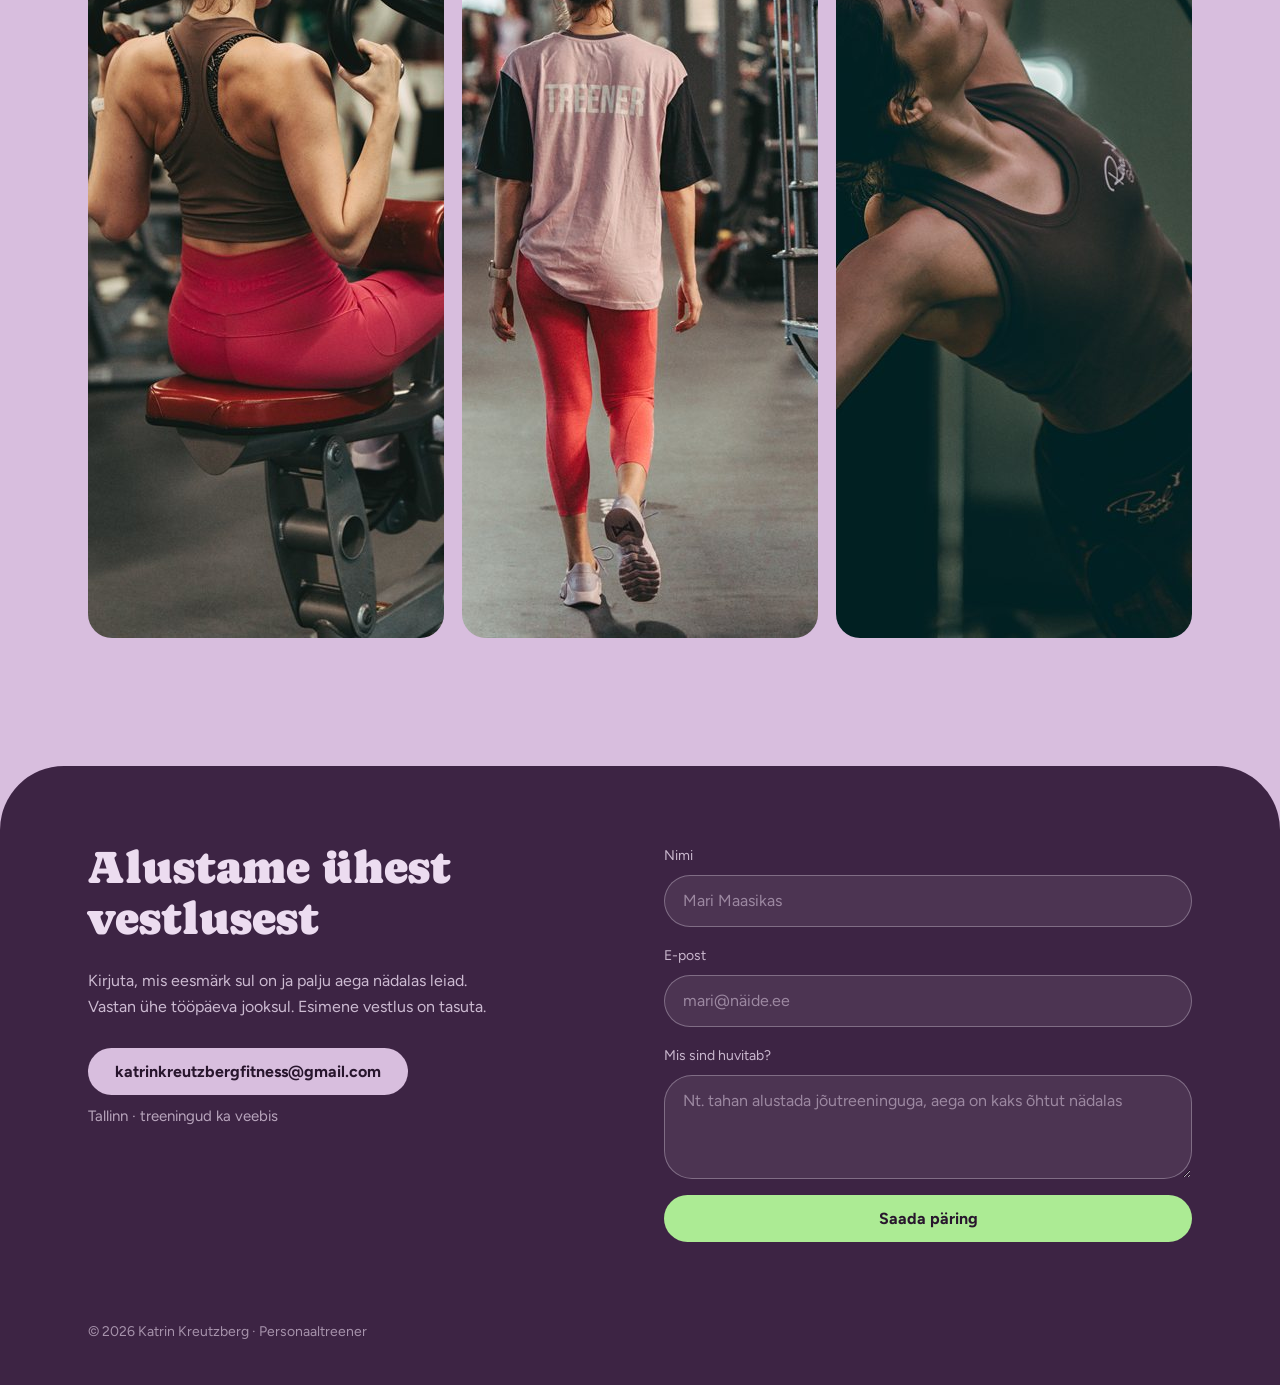
==== commit 3a0684c5: "Merge branch 'main' into staging" ====
--- a/index.html
+++ b/index.html
@@ -17,7 +17,7 @@
 <link rel="preconnect" href="https://fonts.googleapis.com">
 <link rel="preconnect" href="https://fonts.gstatic.com" crossorigin>
 <link href="https://fonts.googleapis.com/css2?family=Caprasimo&family=Figtree:wght@400;600;700&display=swap" rel="stylesheet">
-<link rel="stylesheet" href="style.css?v=139">
+<link rel="stylesheet" href="style.css?v=140">
 </head>
 <body>
 
--- a/style.css
+++ b/style.css
@@ -353,9 +353,10 @@
 .readmore[open] summary::after { content: "Näita vähem ↑"; }
 .readmore summary:hover { color: var(--plum-900); }
 .readmore p { margin-top: 12px; }
-.quote { border-radius: 32px; padding: 26px; }
-.quote p { font-size: 14px; line-height: 21px; font-weight: 400; color: var(--plum-800); }
+.quote { border-radius: 40px; padding: 26px; }
+.quote p { font-size: 16px; line-height: 24px; font-weight: 400; color: var(--plum-800); }
 .quote cite { display: block; margin-top: 14px; font-size: 14px; font-style: normal; color: color-mix(in srgb, var(--plum-800) 75%, transparent); }
+.quote-2 p { font-size: 14px; line-height: 21px; }
 .quote-1 { background: var(--pink); }
 .quote-2 { background: var(--pink); }
 .quote-3 { background: var(--pink); }
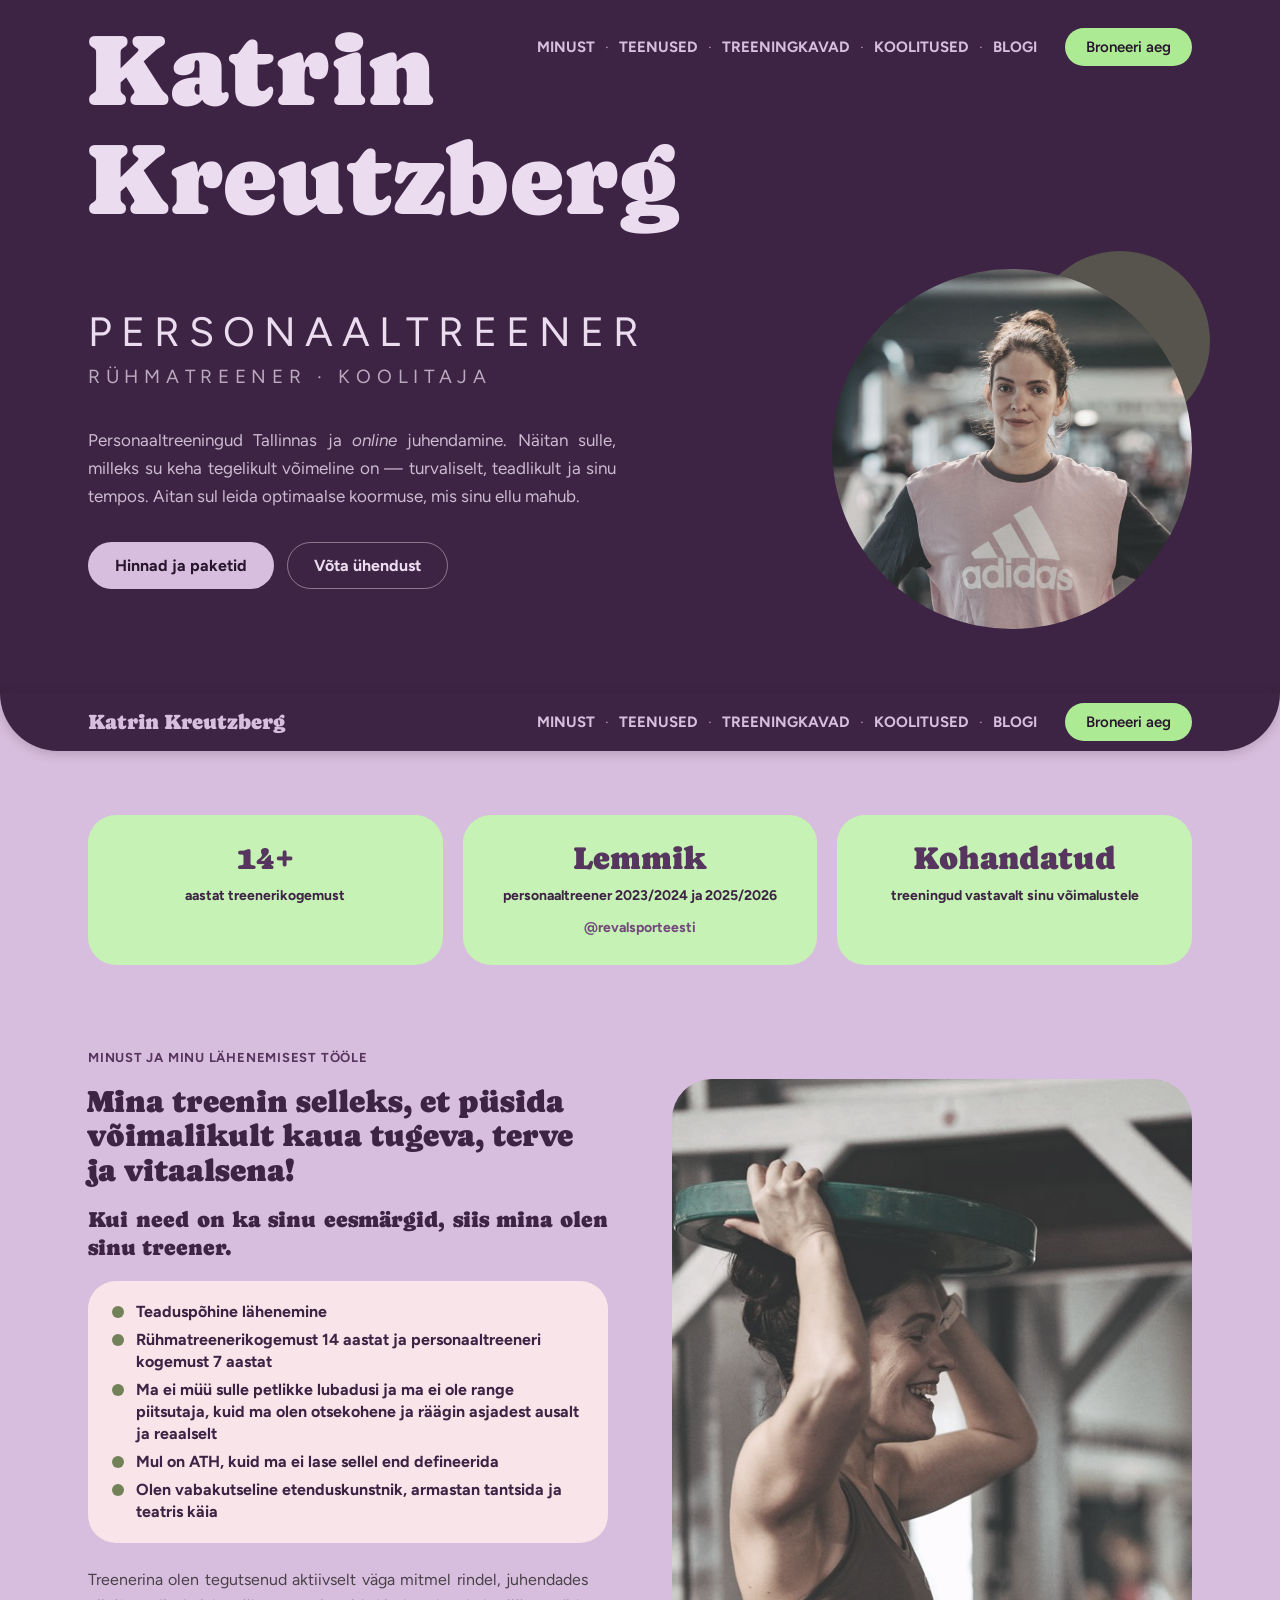
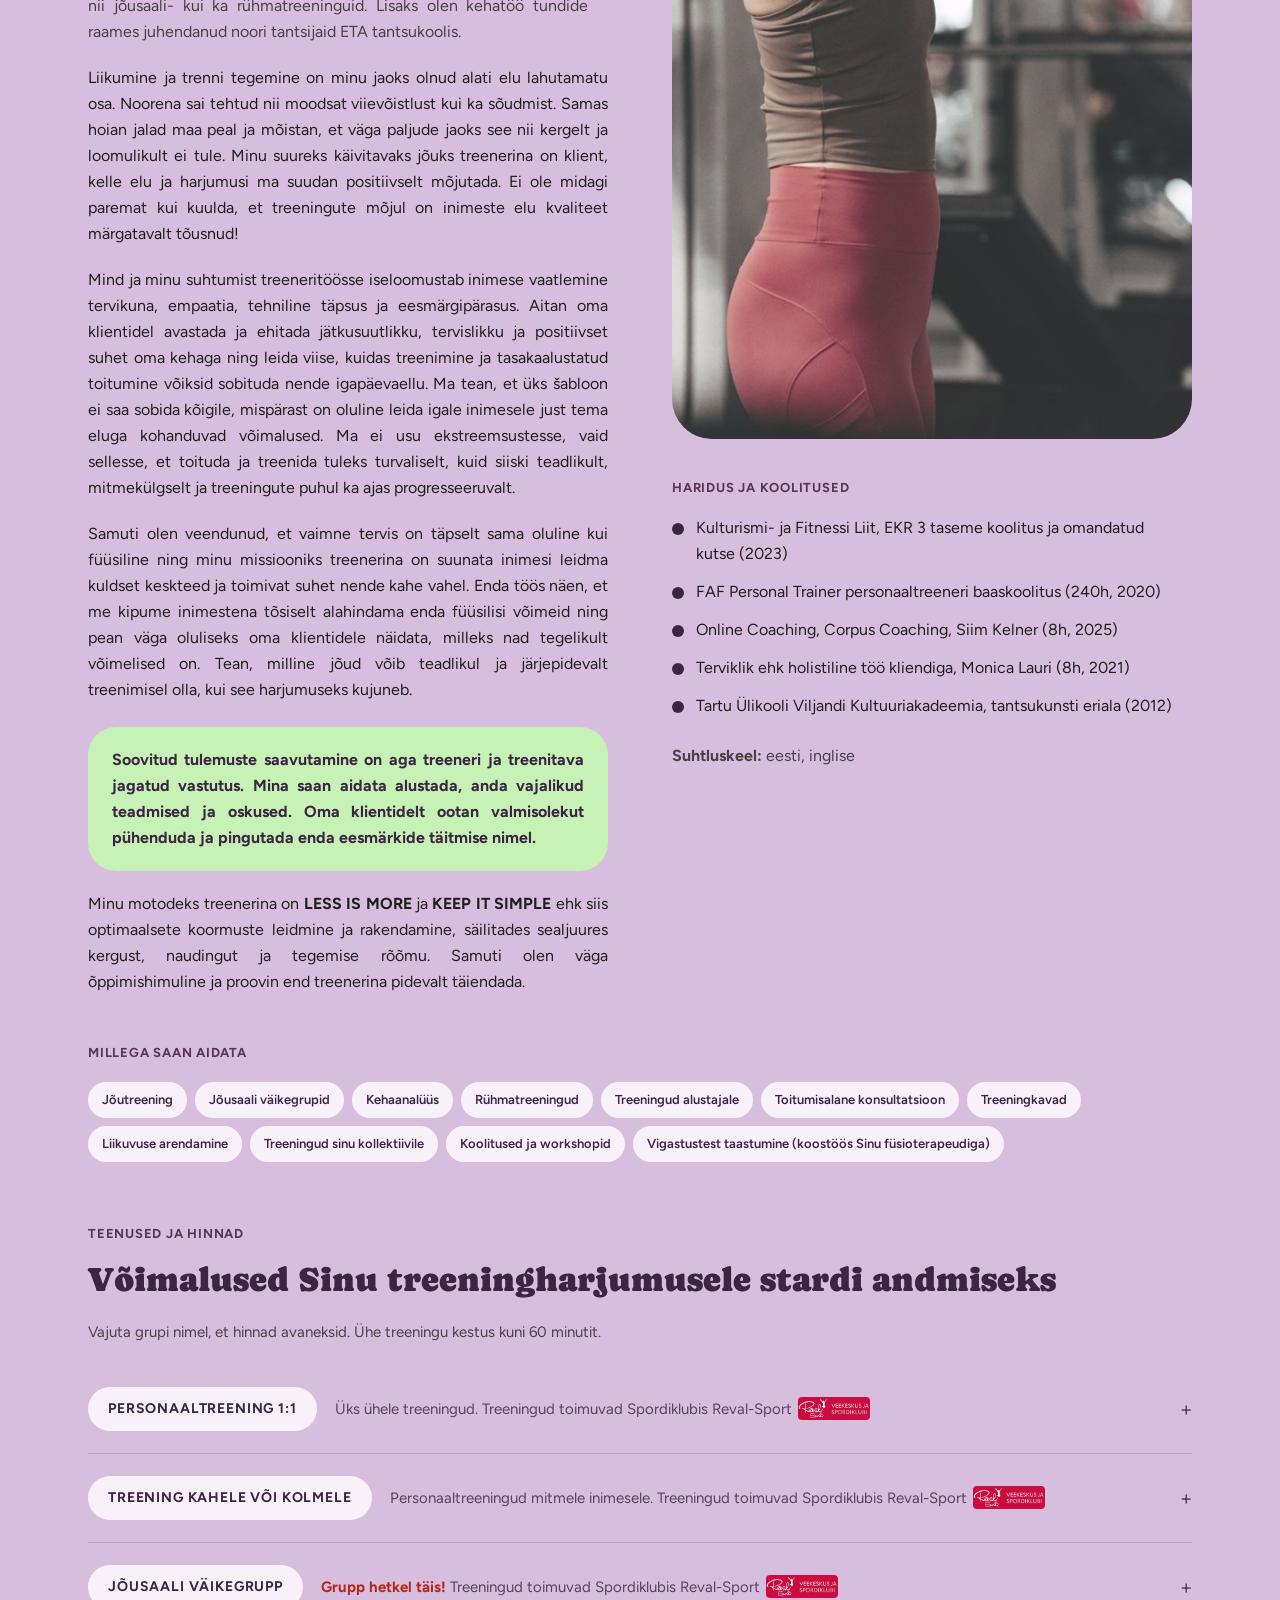
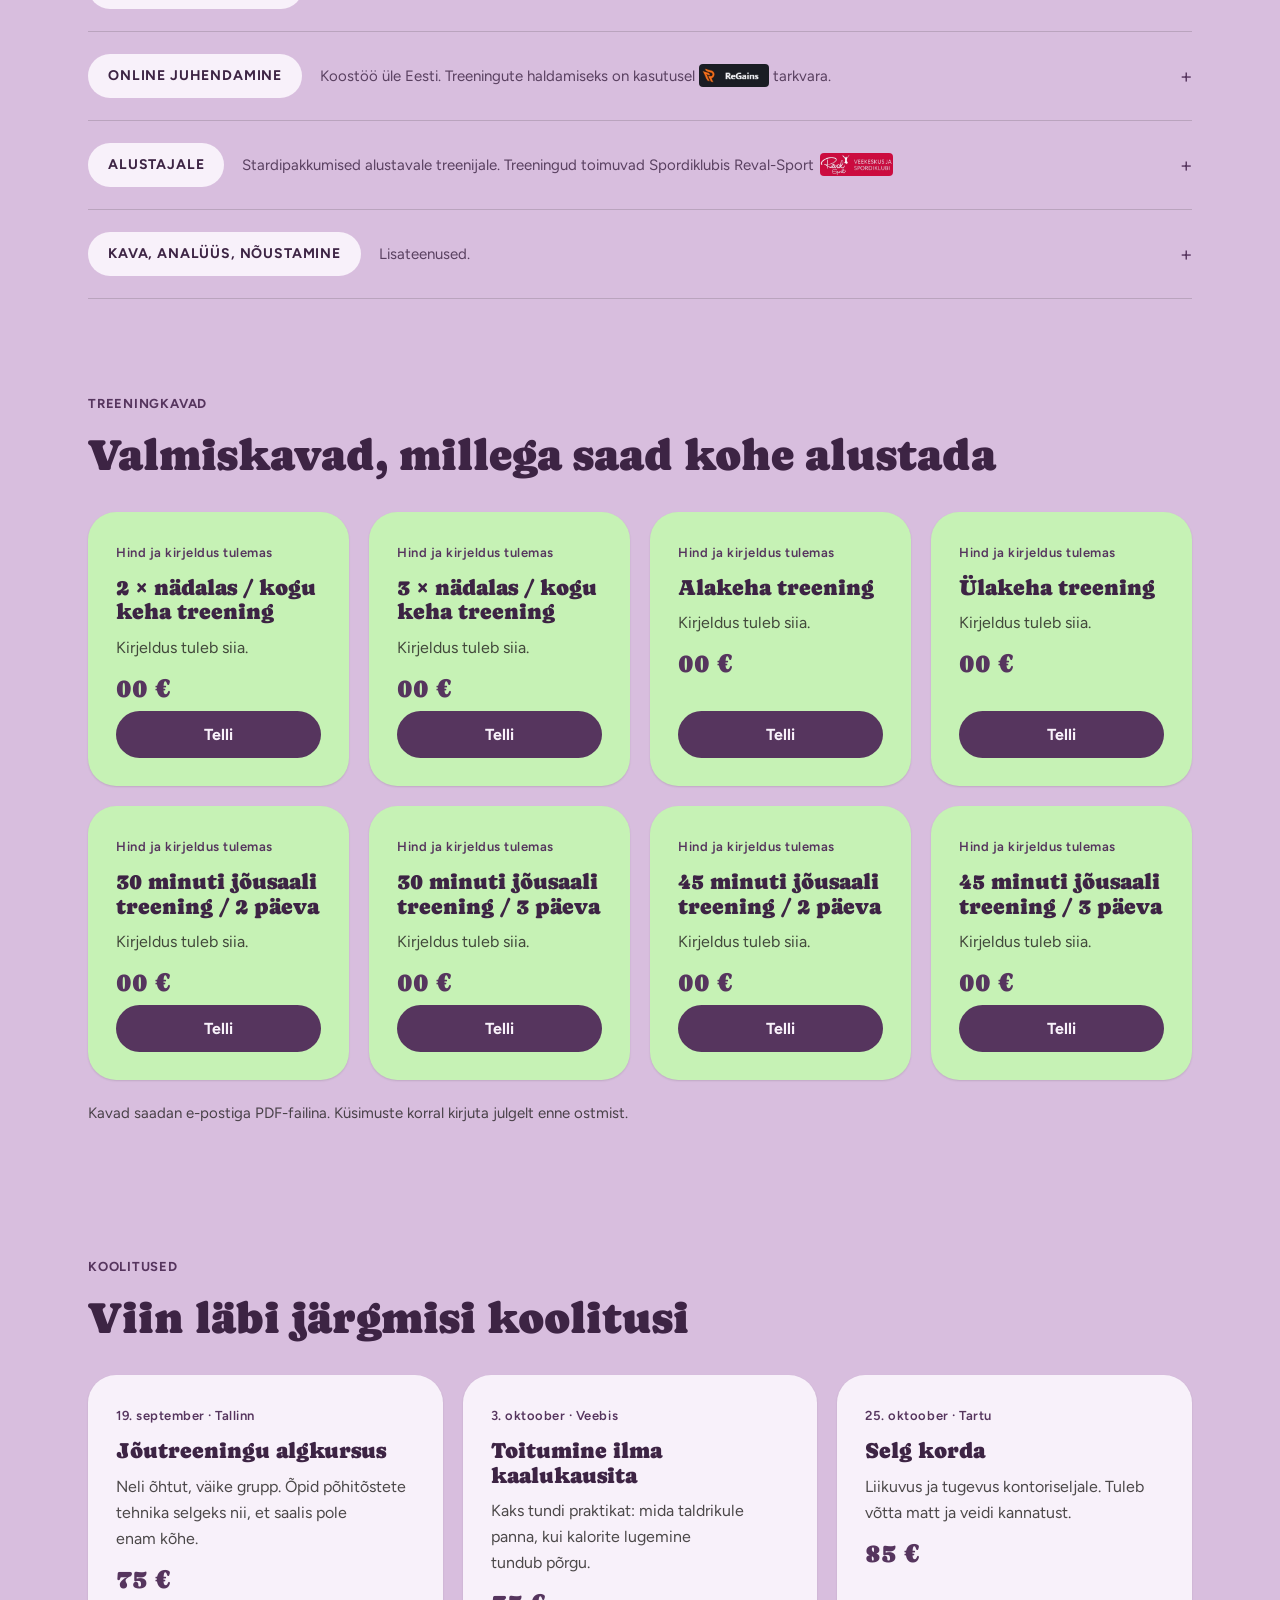
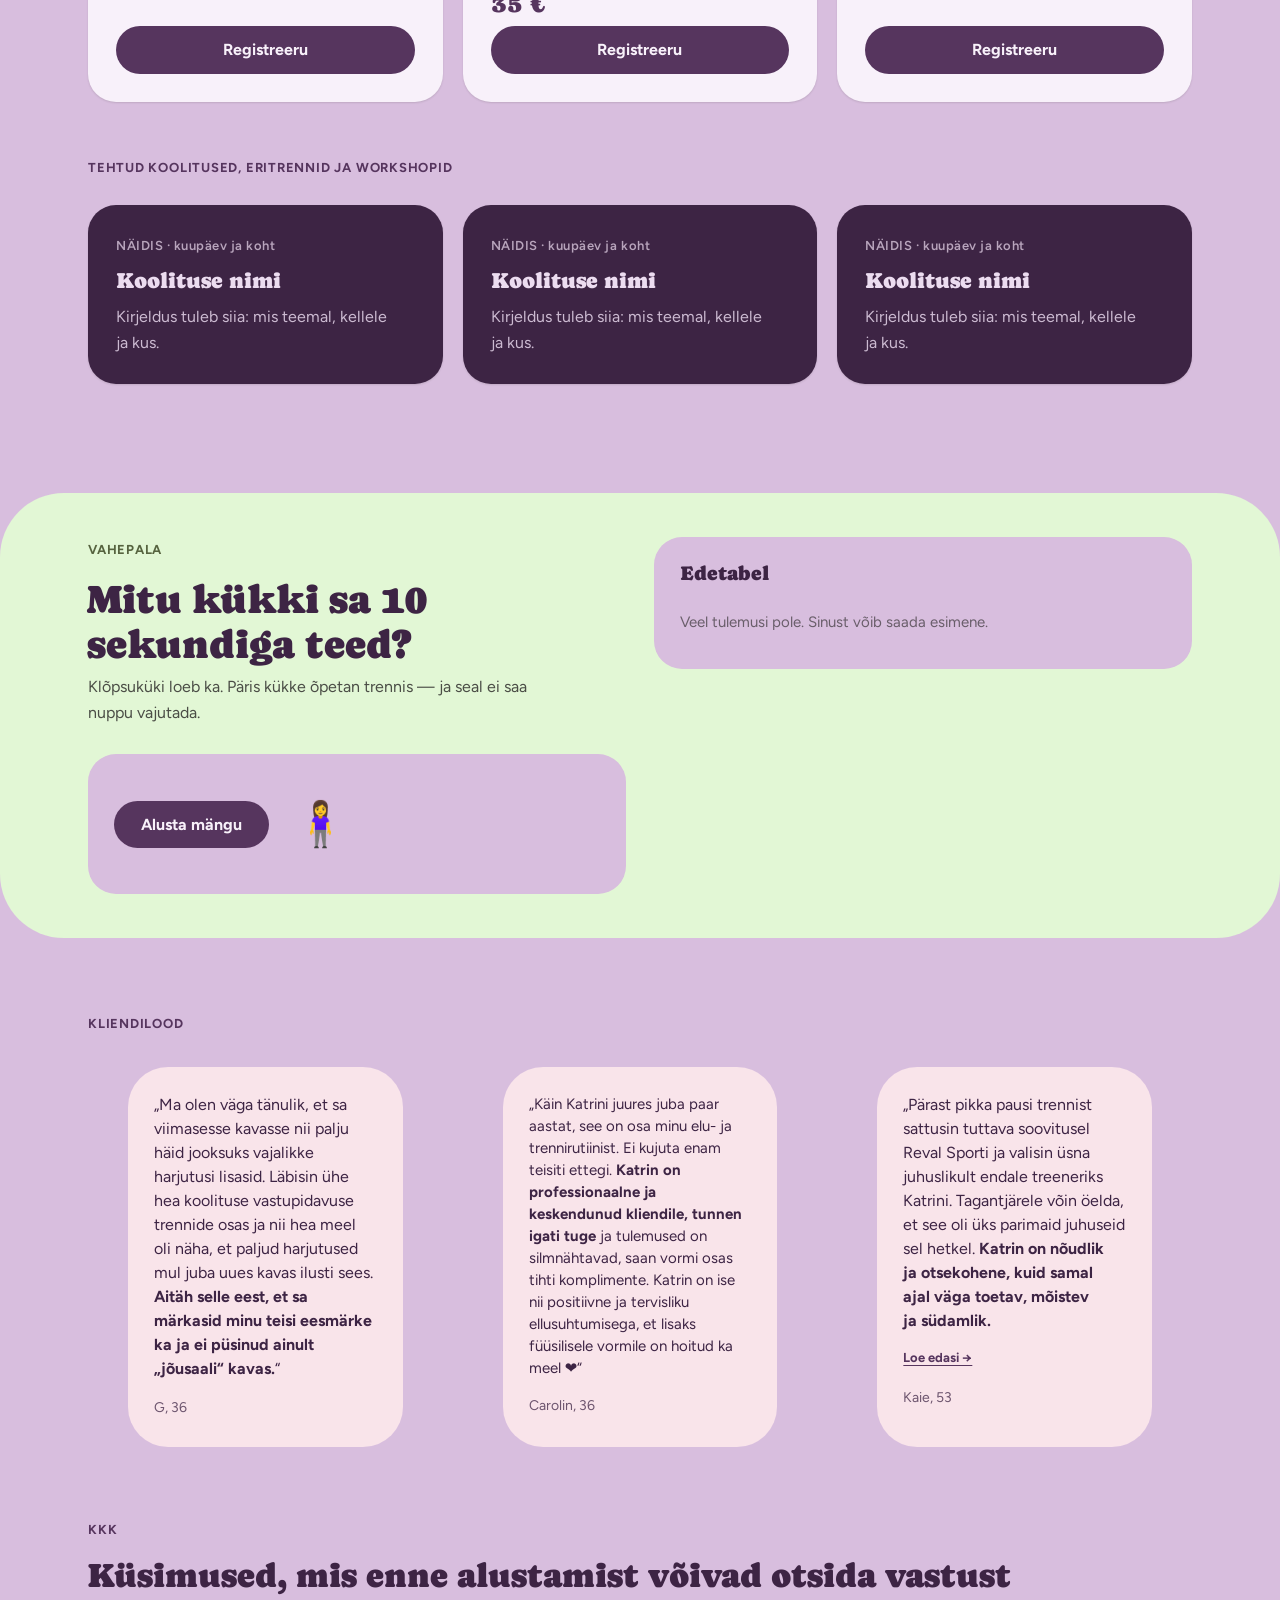
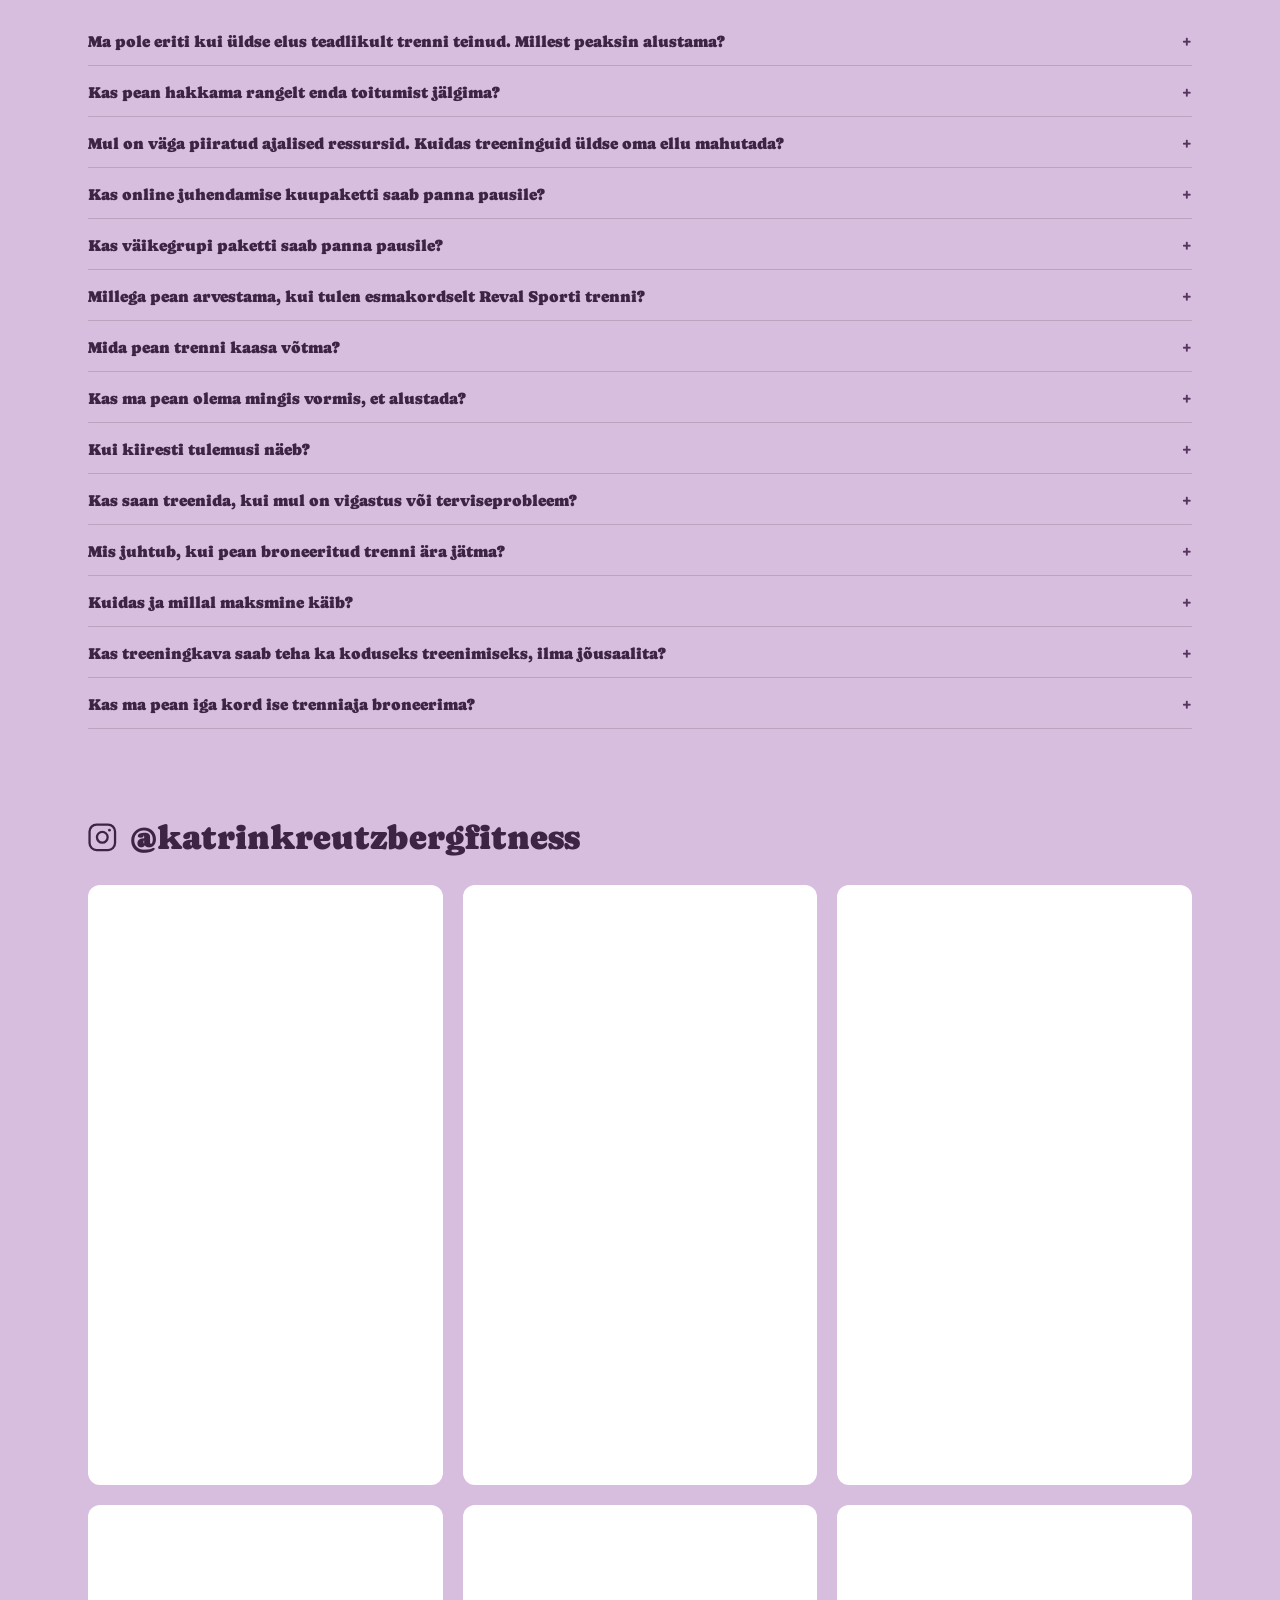
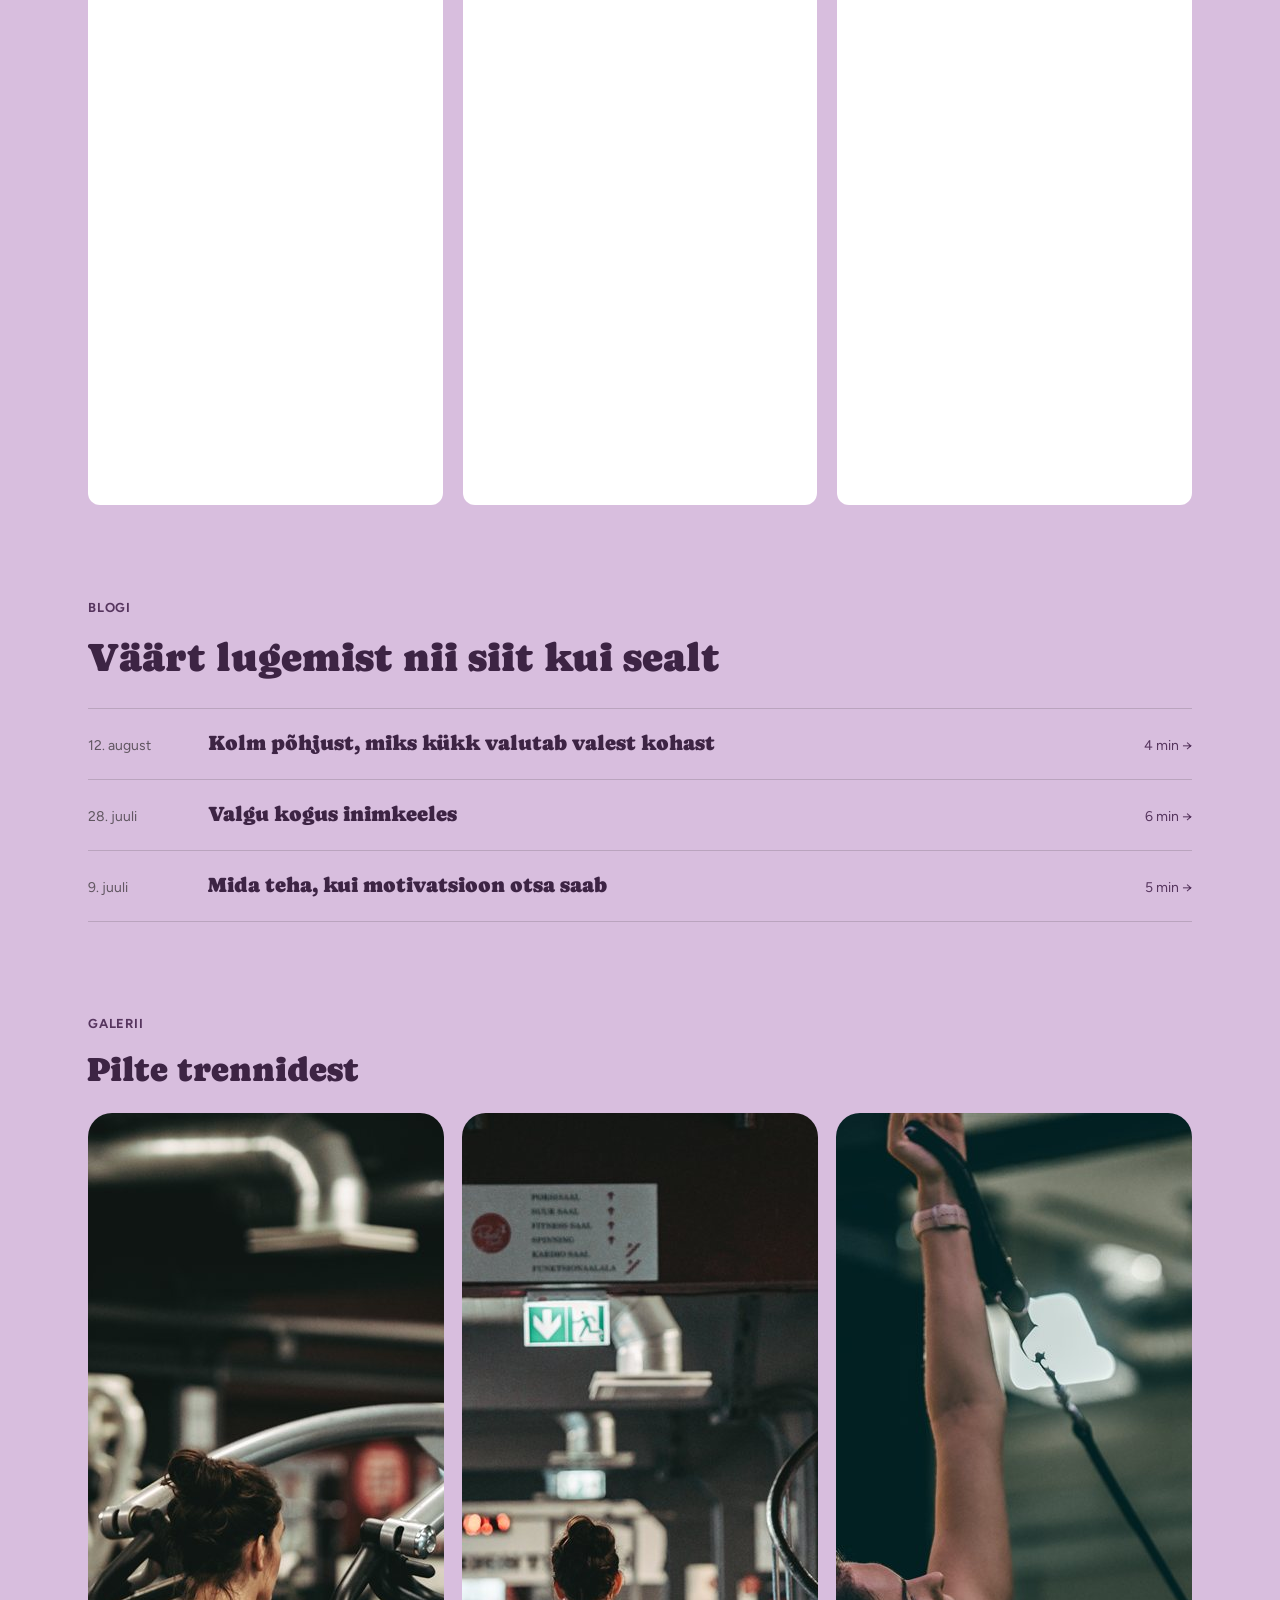
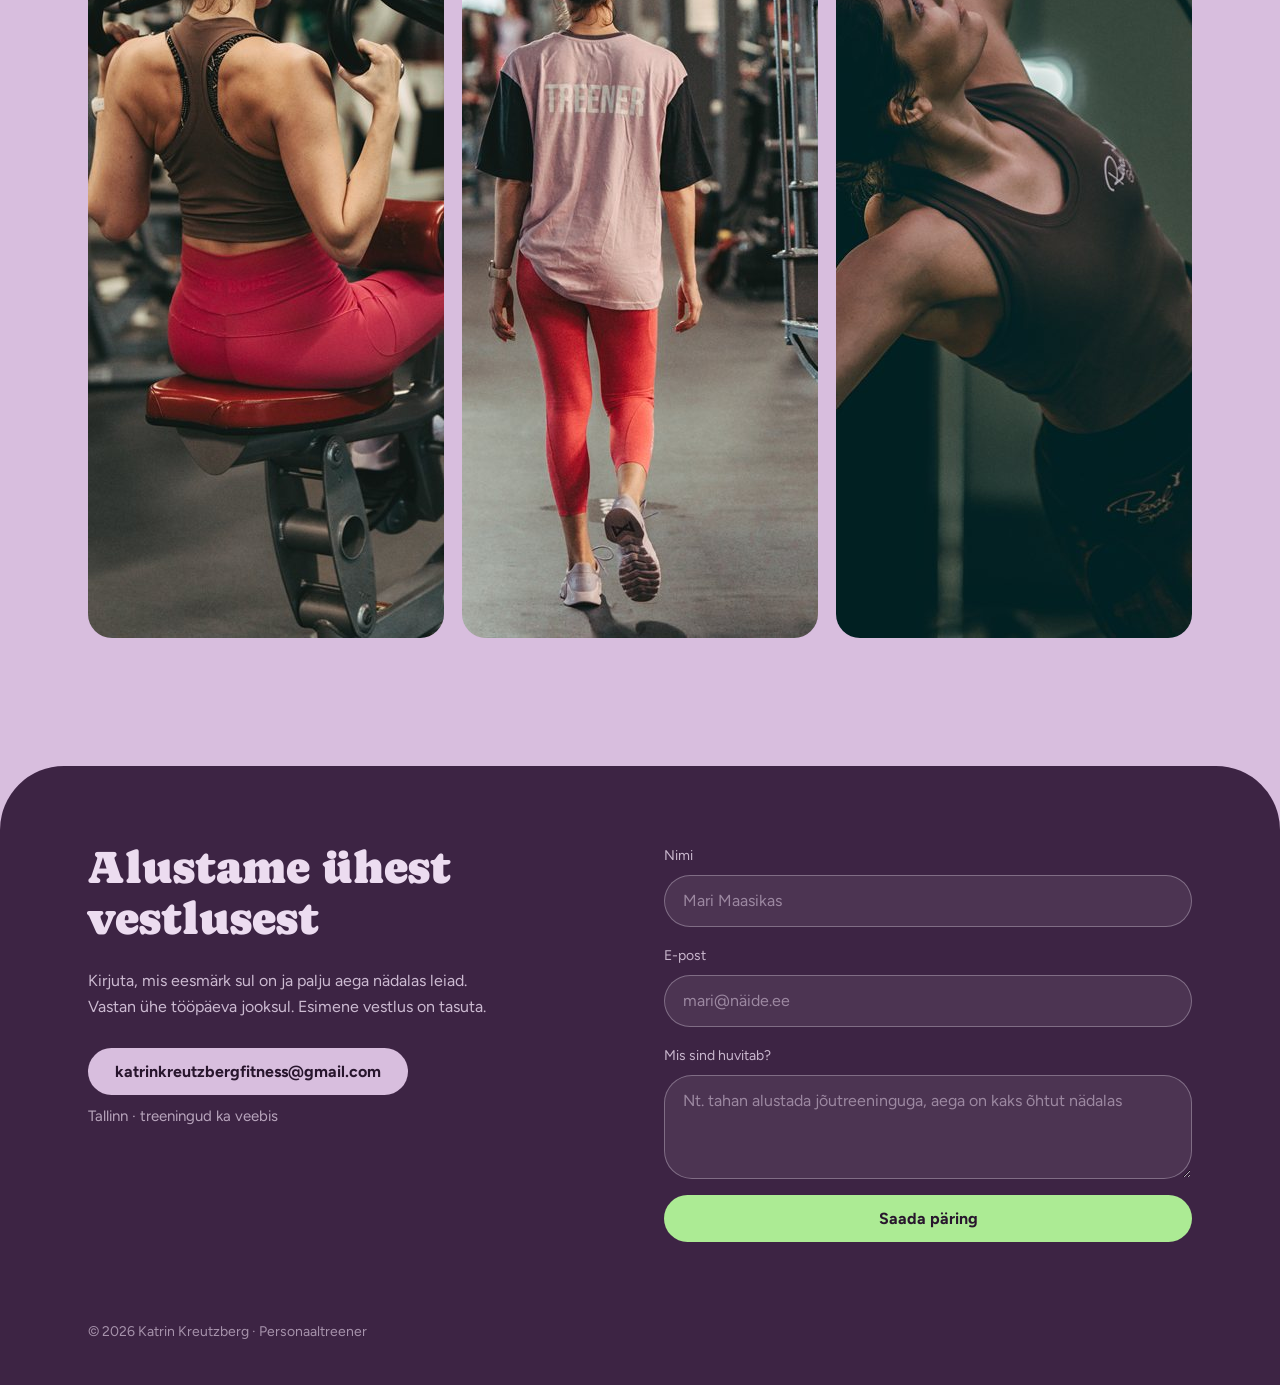
==== commit b5d12054: "Merge branch 'main' into staging" ====
--- a/index.html
+++ b/index.html
@@ -17,7 +17,7 @@
 <link rel="preconnect" href="https://fonts.googleapis.com">
 <link rel="preconnect" href="https://fonts.gstatic.com" crossorigin>
 <link href="https://fonts.googleapis.com/css2?family=Caprasimo&family=Figtree:wght@400;600;700&display=swap" rel="stylesheet">
-<link rel="stylesheet" href="style.css?v=140">
+<link rel="stylesheet" href="style.css?v=141">
 </head>
 <body>
 
--- a/style.css
+++ b/style.css
@@ -356,7 +356,7 @@
 .quote { border-radius: 40px; padding: 26px; }
 .quote p { font-size: 16px; line-height: 24px; font-weight: 400; color: var(--plum-800); }
 .quote cite { display: block; margin-top: 14px; font-size: 14px; font-style: normal; color: color-mix(in srgb, var(--plum-800) 75%, transparent); }
-.quote-2 p { font-size: 14px; line-height: 21px; }
+.quote-2 p { font-size: 15px; line-height: 22px; }
 .quote-1 { background: var(--pink); }
 .quote-2 { background: var(--pink); }
 .quote-3 { background: var(--pink); }
